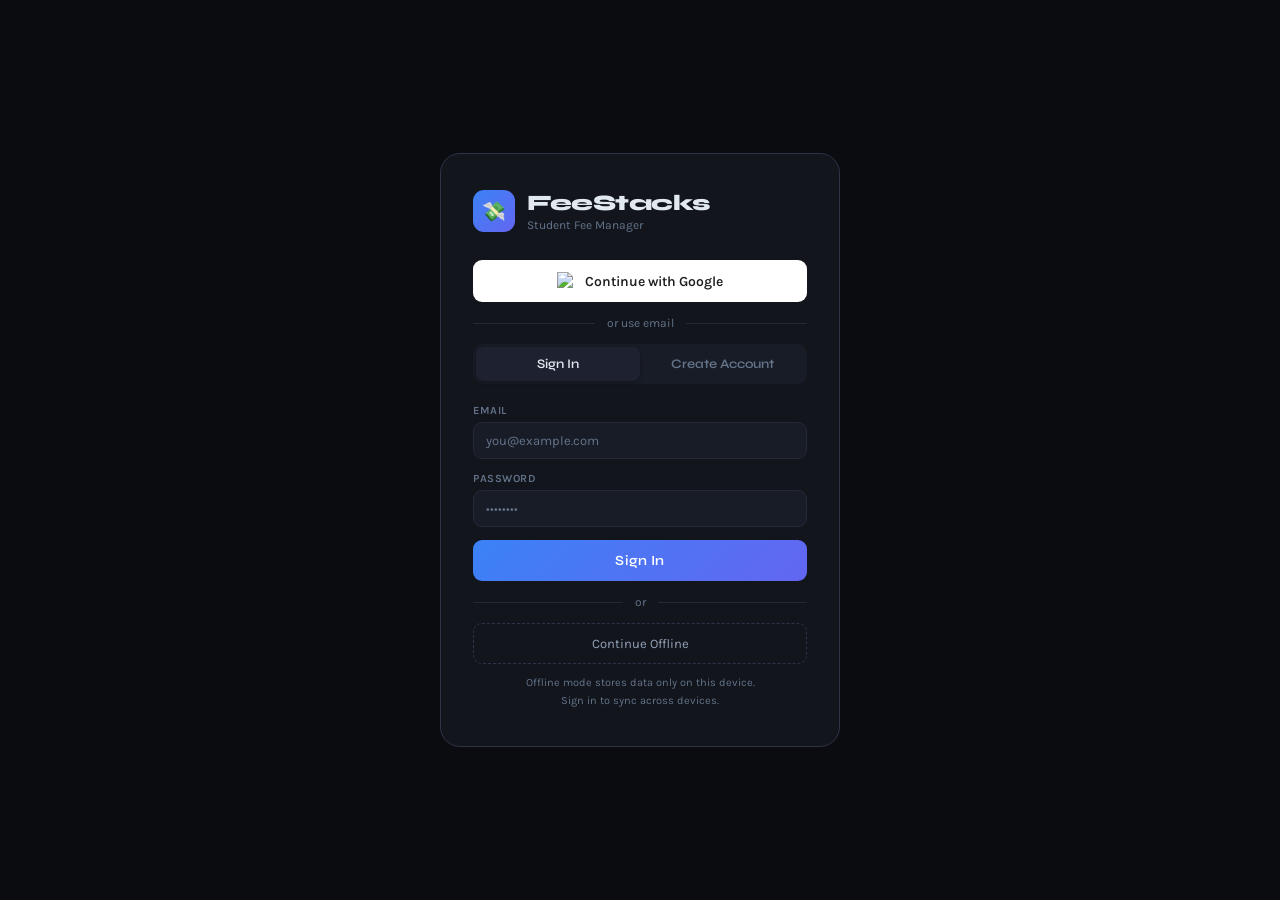
==== index.html @ 5da7c461 "Updated project with new version" ====
<!DOCTYPE html>
<html lang="en" data-theme="dark">
<head>
  <meta charset="UTF-8">
  <meta name="viewport" content="width=device-width, initial-scale=1.0">
  <title>FeeStacks — Student Fee Manager</title>
  <meta name="description" content="FeeStacks — Smart student fee management for tutors and coaching centres.">
  <meta name="theme-color" content="#0a0c10">
  <link href="https://fonts.googleapis.com/css2?family=Syne:wght@400;600;700;800&family=Karla:wght@300;400;500;600&display=swap" rel="stylesheet">
  <link rel="stylesheet" href="css/base.css">
  <link rel="stylesheet" href="css/sidebar.css">
  <link rel="stylesheet" href="css/app.css">
  <link rel="stylesheet" href="css/components.css">
</head>
<body>

<!-- ═══════════════ AUTH SCREEN ═══════════════ -->
<div id="auth-screen">
  <div class="auth-card">
    <div class="auth-logo">
      <div class="auth-logo-icon">💸</div>
      <div>
        <div class="auth-logo-name">FeeStacks</div>
        <div class="auth-logo-sub">Student Fee Manager</div>
      </div>
    </div>

    <button class="btn-google" onclick="doGoogleLogin()">
      <img src="https://www.gstatic.com/firebasejs/ui/2.0.0/images/auth/google.svg" alt="G">
      Continue with Google
    </button>

    <div class="auth-divider"><span>or use email</span></div>

    <div class="auth-tabs">
      <button class="auth-tab active" onclick="switchAuthTab('login',this)">Sign In</button>
      <button class="auth-tab" onclick="switchAuthTab('signup',this)">Create Account</button>
    </div>

    <div id="auth-login">
      <div class="fg"><label>Email</label><input class="fi" type="email" id="login-email" placeholder="you@example.com"></div>
      <div class="fg"><label>Password</label><input class="fi" type="password" id="login-pass" placeholder="••••••••"></div>
      <button class="btn-primary" onclick="doLogin()">Sign In</button>
    </div>
    <div id="auth-signup" style="display:none">
      <div class="fg"><label>Email</label><input class="fi" type="email" id="signup-email" placeholder="you@example.com"></div>
      <div class="fg"><label>Password</label><input class="fi" type="password" id="signup-pass" placeholder="min 6 characters"></div>
      <button class="btn-primary" onclick="doSignup()">Create Account</button>
    </div>

    <div class="auth-divider"><span>or</span></div>
    <button class="btn-offline" onclick="goOffline()">Continue Offline</button>
    <p class="auth-note">Offline mode stores data only on this device.<br>Sign in to sync across devices.</p>
  </div>
</div>

<!-- ═══════════════ APP SCREEN ═══════════════ -->
<div id="app-screen">
<div id="app-layout">

  <!-- SIDEBAR -->
  <div id="sidebar">
    <button class="sidebar-toggle" onclick="toggleSidebar()">☰</button>
    <div class="sidebar-logo">
      <div class="sidebar-logo-icon">💸</div>
      <div class="sidebar-logo-name">FeeStacks</div>
    </div>
    <div class="sidebar-nav">
      <button class="nav-item active" data-page="students" onclick="navigateTo('students')">
        <span class="nav-icon">👨‍🎓</span><span class="nav-label">Students</span>
      </button>
      <button class="nav-item" data-page="faculty" onclick="navigateTo('faculty')">
        <span class="nav-icon">👩‍🏫</span><span class="nav-label">Faculty</span>
      </button>
      <button class="nav-item" data-page="programs" onclick="navigateTo('programs')">
        <span class="nav-icon">🎓</span><span class="nav-label">Special Programs</span>
      </button>
      <button class="nav-item" data-page="graph" onclick="navigateTo('graph')">
        <span class="nav-icon">📊</span><span class="nav-label">Graph</span>
      </button>
      <button class="nav-item" data-page="timetable" onclick="navigateTo('timetable')">
        <span class="nav-icon">📅</span><span class="nav-label">Timetable</span>
      </button>
      <button class="nav-item" data-page="settings" onclick="navigateTo('settings')">
        <span class="nav-icon">⚙️</span><span class="nav-label">Settings</span>
      </button>
    </div>
  </div>

  <!-- MAIN AREA -->
  <div class="app-main">

    <!-- TOP NAV -->
    <nav id="main-nav">
      <div class="nav-logo" style="gap:8px">
        <button onclick="toggleSidebar()" style="background:none;border:none;cursor:pointer;font-size:18px;color:var(--muted);padding:4px">☰</button>
        <div id="page-title" style="font-family:var(--font-d);font-size:16px;font-weight:700;color:var(--muted2)">Students</div>
      </div>
      <div class="nav-right">
        <button id="theme-toggle" onclick="toggleTheme()" title="Toggle theme">☀️</button>
        <div class="sync-status">
          <div class="sync-dot" id="sync-dot"></div>
          <span id="sync-label">Offline</span>
        </div>
        <div class="user-chip" id="user-chip" style="display:none">
          <span>👤</span><span id="user-email-label"></span>
        </div>
        <button class="btn-logout" onclick="doLogout()">Sign Out</button>
      </div>
    </nav>

    <!-- ═══ STUDENTS PAGE ═══ -->
    <div id="page-students" class="page">
      <div class="summary-strip">
        <div class="sum-card" style="animation-delay:.05s"><div class="sum-label">Total Students</div><div class="sum-val" id="s-total">0</div><div class="sum-sub">enrolled</div></div>
        <div class="sum-card" style="animation-delay:.1s"><div class="sum-label">Collected (All Time)</div><div class="sum-val green" id="s-collected">₹0</div><div class="sum-sub">total received</div></div>
        <div class="sum-card" style="animation-delay:.15s"><div class="sum-label">Outstanding</div><div class="sum-val red" id="s-pending">₹0</div><div class="sum-sub">fees due</div></div>
        <div class="sum-card" style="animation-delay:.2s"><div class="sum-label">Overdue (2+ mo)</div><div class="sum-val yellow" id="s-overdue">0</div><div class="sum-sub">students</div></div>
      </div>
      <div class="main-grid">
        <!-- List -->
        <div>
          <div class="panel">
            <div class="panel-head">
              <div class="panel-title">All Students</div>
              <span id="list-count" class="list-count">0 students</span>
            </div>
            <div class="panel-body">
              <div class="controls">
                <div class="search-wrap">
                  <span class="search-icon">🔍</span>
                  <input type="text" id="search-inp" placeholder="Search by name, class, board…" oninput="renderStudents()">
                </div>
                <div class="filter-tabs">
                  <button class="ftab active" onclick="setFilter('all',this)">All</button>
                  <button class="ftab" onclick="setFilter('red',this)">Overdue</button>
                  <button class="ftab" onclick="setFilter('blue',this)">Partial</button>
                  <button class="ftab" onclick="setFilter('green',this)">Paid</button>
                </div>
              </div>
              <div class="students-list" id="students-list">
                <div class="empty-state"><div class="empty-icon">📋</div><p>No students yet</p><small>Add a student using the form →</small></div>
              </div>
            </div>
          </div>
        </div>
        <!-- Form -->
        <div>
          <div class="panel form-sticky">
            <div class="panel-head"><div class="panel-title">Enroll New Student</div></div>
            <div class="panel-body">
              <div class="form-row">
                <div class="fg"><label>Full Name *</label><input class="fi" type="text" id="f-name" placeholder="e.g. Rahul Sharma"></div>
                <div class="fg"><label>Phone / Parent</label><input class="fi" type="text" id="f-phone" placeholder="+91 98765 43210"></div>
              </div>
              <div class="form-row">
                <div class="fg"><label>Class *</label>
                  <select class="fi" id="f-class">
                    <option value="">Select class</option>
                    <option>Class 1</option><option>Class 2</option><option>Class 3</option><option>Class 4</option><option>Class 5</option><option>Class 6</option><option>Class 7</option><option>Class 8</option><option>Class 9</option><option>Class 10</option><option>Class 11</option><option>Class 12</option><option>College / Other</option>
                  </select>
                </div>
                <div class="fg"><label>Board *</label>
                  <select class="fi" id="f-board">
                    <option value="">Select board</option>
                    <option>CBSE</option><option>ICSE</option><option>State Board</option><option>IB</option><option>IGCSE</option><option>Other</option>
                  </select>
                </div>
              </div>
              <div class="fg"><label>School Name</label><input class="fi" type="text" id="f-school" placeholder="e.g. Delhi Public School"></div>
              <div class="form-row">
                <div class="fg"><label>Subject / Course</label><input class="fi" type="text" id="f-course" placeholder="e.g. Physics, Maths"></div>
                <div class="fg"><label>Joining Date *</label><input class="fi" type="date" id="f-date"></div>
              </div>
              <div class="fg"><label>Monthly Fee (₹) *</label>
                <div class="pfx-wrap"><span class="pfx">₹</span><input class="fi pfx-input" type="number" id="f-fee" placeholder="e.g. 2500" min="0"></div>
              </div>
              <div class="fg"><label>Enrollment Type</label>
                <select class="fi" id="f-progtype">
                  <option value="regular">Regular Class</option>
                  <option value="summer">Summer Program</option>
                  <option value="winter">Winter Program</option>
                  <option value="both">Regular + Special Program</option>
                </select>
              </div>
              <div class="section-sep">One-Time Special Fees <span style="font-weight:400;text-transform:none;letter-spacing:0">(optional)</span></div>
              <div class="special-fees-list" id="form-sf-list"></div>
              <div class="sf-add-row">
                <input class="fi sf-fi" type="text" id="sf-name-inp" placeholder="Label (e.g. Books, Kit)">
                <input class="fi sf-fi sf-amt-inp" type="number" id="sf-amt-inp" placeholder="₹ Amt" min="0">
                <button class="btn-add-sf" onclick="addFormSF()">+ Add</button>
              </div>
              <button class="btn-primary" style="margin-top:18px" onclick="addStudent()">+ Enroll Student</button>
            </div>
          </div>
        </div>
      </div>
    </div>

    <!-- ═══ FACULTY PAGE ═══ -->
    <div id="page-faculty" class="page" style="display:none">
      <div class="fac-summary-strip">
        <div class="sum-card"><div class="sum-label">Total Teachers</div><div class="sum-val" id="fac-total">0</div><div class="sum-sub">faculty</div></div>
        <div class="sum-card"><div class="sum-label">Monthly Payroll</div><div class="sum-val yellow" id="fac-total-sal">₹0</div><div class="sum-sub">total salaries</div></div>
        <div class="sum-card"><div class="sum-label">Paid This Month</div><div class="sum-val green" id="fac-paid-sal">₹0</div><div class="sum-sub">salaries paid</div></div>
        <div class="sum-card"><div class="sum-label">Still Due</div><div class="sum-val red" id="fac-due-sal">₹0</div><div class="sum-sub">unpaid salaries</div></div>
      </div>
      <div class="main-grid">
        <div>
          <div class="panel">
            <div class="panel-head"><div class="panel-title">Faculty</div></div>
            <div class="panel-body">
              <div class="faculty-list" id="faculty-list">
                <div class="empty-state"><div class="empty-icon">👩‍🏫</div><p>No faculty added yet</p><small>Add teachers using the form →</small></div>
              </div>
            </div>
          </div>
        </div>
        <div>
          <div class="panel form-sticky">
            <div class="panel-head"><div class="panel-title">Add Teacher</div></div>
            <div class="panel-body">
              <div class="form-row">
                <div class="fg"><label>Full Name *</label><input class="fi" type="text" id="fac-name" placeholder="e.g. Priya Nair"></div>
                <div class="fg"><label>Phone</label><input class="fi" type="text" id="fac-phone" placeholder="+91 98765 43210"></div>
              </div>
              <div class="form-row">
                <div class="fg"><label>Monthly Salary *</label>
                  <div class="pfx-wrap"><span class="pfx">₹</span><input class="fi pfx-input" type="number" id="fac-salary" placeholder="e.g. 20000" min="0"></div>
                </div>
                <div class="fg"><label>Joining Date *</label><input class="fi" type="date" id="fac-date"></div>
              </div>
              <div class="fg"><label>Qualification</label><input class="fi" type="text" id="fac-qual" placeholder="e.g. M.Sc Physics, B.Ed"></div>
              <div class="section-sep">Subjects / Classes</div>
              <div class="subject-tags-wrap" id="faculty-subject-tags"></div>
              <div class="subject-inp-row">
                <input class="fi" type="text" id="fac-subject-inp" placeholder="e.g. Class 9 Physics" onkeydown="if(event.key==='Enter'){addFacultySubject();event.preventDefault();}">
                <button onclick="addFacultySubject()">+ Add</button>
              </div>
              <button class="btn-primary" style="margin-top:18px" onclick="addFaculty()">+ Add Teacher</button>
            </div>
          </div>
        </div>
      </div>
    </div>

    <!-- ═══ PROGRAMS PAGE ═══ -->
    <div id="page-programs" class="page" style="display:none">
      <div class="main-grid">
        <div>
          <div class="panel">
            <div class="panel-head"><div class="panel-title">Special Programs</div></div>
            <div class="panel-body">
              <div class="programs-list" id="programs-list">
                <div class="empty-state"><div class="empty-icon">🎓</div><p>No programs yet</p><small>Create a special program using the form →</small></div>
              </div>
            </div>
          </div>
        </div>
        <div>
          <div class="panel form-sticky">
            <div class="panel-head"><div class="panel-title">Create Program</div></div>
            <div class="panel-body">
              <div class="fg"><label>Program Name *</label><input class="fi" type="text" id="prog-name" placeholder="e.g. Summer Bootcamp 2025"></div>
              <div class="fg"><label>Program Fee (₹) *</label>
                <div class="pfx-wrap"><span class="pfx">₹</span><input class="fi pfx-input" type="number" id="prog-fee" placeholder="e.g. 5000" min="0"></div>
              </div>
              <div class="section-sep">Program Duration</div>
              <div class="form-row">
                <div class="fg"><label>Start Month</label>
                  <select class="fi" id="prog-start-month">
                    <option value="">Month</option>
                    <option value="1">January</option><option value="2">February</option><option value="3">March</option><option value="4">April</option><option value="5">May</option><option value="6">June</option><option value="7">July</option><option value="8">August</option><option value="9">September</option><option value="10">October</option><option value="11">November</option><option value="12">December</option>
                  </select>
                </div>
                <div class="fg"><label>Start Year</label><input class="fi" type="number" id="prog-start-year" placeholder="e.g. 2025" min="2020" max="2035"></div>
              </div>
              <div class="form-row">
                <div class="fg"><label>End Month</label>
                  <select class="fi" id="prog-end-month">
                    <option value="">Month</option>
                    <option value="1">January</option><option value="2">February</option><option value="3">March</option><option value="4">April</option><option value="5">May</option><option value="6">June</option><option value="7">July</option><option value="8">August</option><option value="9">September</option><option value="10">October</option><option value="11">November</option><option value="12">December</option>
                  </select>
                </div>
                <div class="fg"><label>End Year</label><input class="fi" type="number" id="prog-end-year" placeholder="e.g. 2025" min="2020" max="2035"></div>
              </div>
              <div class="fg"><label>Description (optional)</label><input class="fi" type="text" id="prog-desc" placeholder="Brief description…"></div>
              <button class="btn-primary" style="margin-top:6px" onclick="addProgram()">+ Create Program</button>
            </div>
          </div>
        </div>
      </div>
    </div>

    <!-- ═══ GRAPH PAGE ═══ -->
    <div id="page-graph" class="page" style="display:none">
      <div class="graph-controls">
        <button class="graph-tab active" onclick="setGraphMode('current',this)">This Month</button>
        <button class="graph-tab" onclick="setGraphMode('3months',this)">Last 3 Months</button>
        <button class="graph-tab" onclick="setGraphMode('6months',this)">Last 6 Months</button>
        <button class="graph-tab" onclick="setGraphMode('year',this)">Last 12 Months</button>
      </div>
      <div class="graph-canvas-wrap">
        <canvas id="revenue-chart"></canvas>
      </div>
    </div>

    <!-- ═══ TIMETABLE PAGE ═══ -->
    <div id="page-timetable" class="page" style="display:none">
      <div class="empty-state" style="margin-top:40px">
        <div class="empty-icon">📅</div>
        <p>Timetable coming soon</p>
        <small>This feature will be available in the next update.</small>
      </div>
    </div>

    <!-- ═══ SETTINGS PAGE ═══ -->
    <div id="page-settings" class="page" style="display:none">
      <div class="panel" style="max-width:500px">
        <div class="panel-head"><div class="panel-title">Settings</div></div>
        <div class="panel-body">
          <div class="section-sep">Account</div>
          <div class="detail-grid" id="settings-user-info"></div>
          <div class="section-sep" style="margin-top:20px">Appearance</div>
          <div style="display:flex;align-items:center;justify-content:space-between;padding:12px 0;border-bottom:1px solid var(--border)">
            <div>
              <div style="font-weight:600;font-size:14px">Theme</div>
              <div style="font-size:12px;color:var(--muted)">Switch between dark and light mode</div>
            </div>
            <button id="theme-toggle-settings" onclick="toggleTheme();renderSettings()" style="background:var(--surf2);border:1.5px solid var(--border2);border-radius:8px;padding:8px 16px;cursor:pointer;font-family:var(--font-b);font-size:13px;color:var(--text)">Toggle Theme</button>
          </div>
          <div class="section-sep" style="margin-top:20px">Data</div>
          <div style="display:flex;align-items:center;justify-content:space-between;padding:12px 0">
            <div>
              <div style="font-weight:600;font-size:14px;color:var(--red)">Clear All Data</div>
              <div style="font-size:12px;color:var(--muted)">Permanently delete all students, faculty and programs</div>
            </div>
            <button onclick="if(confirm('Delete ALL data? This is permanent.')){window.students=[];window.faculty=[];window.programs=[];saveAll();toast('All data cleared','red');}" style="background:rgba(239,68,68,.1);border:1.5px solid rgba(239,68,68,.3);border-radius:8px;padding:8px 14px;color:var(--red);font-family:var(--font-b);font-size:13px;cursor:pointer;">Delete All</button>
          </div>
          <div style="margin-top:16px">
            <button class="btn-logout" style="width:100%;padding:12px;border-radius:var(--rad-sm)" onclick="doLogout()">Sign Out</button>
          </div>
        </div>
      </div>
    </div>

  </div><!-- /app-main -->
</div><!-- /app-layout -->
</div><!-- /app-screen -->

<!-- TOAST -->
<div class="toast" id="toast"><span id="toast-icon"></span><span id="toast-msg"></span></div>

<!-- SCRIPTS -->
<script type="module" src="js/firebase-init.js"></script>
<script src="js/utils.js"></script>
<script src="js/storage.js"></script>
<script src="js/nav.js"></script>
<script src="js/auth.js"></script>
<script src="js/students.js"></script>
<script src="js/faculty.js"></script>
<script src="js/programs.js"></script>
<script src="js/render.js"></script>
<script>
  // Page title update
  const _origNav = navigateTo;
  navigateTo = function(page) {
    _origNav(page);
    const titles = {students:"Students",faculty:"Faculty",graph:"Graph",timetable:"Timetable",programs:"Special Programs",settings:"Settings"};
    const t = document.getElementById("page-title");
    if (t) t.textContent = titles[page]||page;
  };

  // Init date fields
  document.addEventListener("DOMContentLoaded", () => {
    ["f-date","fac-date"].forEach(id => {
      const el=document.getElementById(id); if(el) el.valueAsDate=new Date();
    });
    loadTheme();
  });
</script>
</body>
</html>
---- css/base.css ----
/* FeeStacks — css/base.css */
/* Dark theme (default) */
:root, [data-theme="dark"] {
  --bg:      #0a0c10;
  --surf:    #12151c;
  --surf2:   #181c26;
  --surf3:   #1e2230;
  --border:  #252836;
  --border2: #2e3347;
  --accent:  #3b82f6;
  --accent-g:linear-gradient(135deg,#3b82f6,#6366f1);
  --green:   #22c55e; --green-d: rgba(34,197,94,.15);
  --blue:    #38bdf8; --blue-d:  rgba(56,189,248,.15);
  --red:     #ef4444; --red-d:   rgba(239,68,68,.15);
  --yellow:  #f59e0b; --yellow-d:rgba(245,158,11,.15);
  --text:    #e2e8f0; --muted:   #64748b; --muted2:  #94a3b8;
  --font-d: 'Syne', sans-serif;
  --font-b: 'Karla', sans-serif;
  --rad: 14px; --rad-sm: 9px;
  --sidebar-w: 220px;
  --sidebar-w-collapsed: 60px;
}

/* Light theme */
[data-theme="light"] {
  --bg:      #f1f5f9;
  --surf:    #ffffff;
  --surf2:   #f8fafc;
  --surf3:   #f1f5f9;
  --border:  #e2e8f0;
  --border2: #cbd5e1;
  --text:    #0f172a;
  --muted:   #64748b;
  --muted2:  #475569;
}

*, *::before, *::after { margin:0; padding:0; box-sizing:border-box; }
html { scroll-behavior:smooth; }

body {
  background:var(--bg); color:var(--text);
  font-family:var(--font-b); font-size:14px;
  min-height:100vh; overflow-x:hidden;
  transition:background .3s, color .3s;
}

::-webkit-scrollbar { width:5px; }
::-webkit-scrollbar-track { background:var(--bg); }
::-webkit-scrollbar-thumb { background:var(--border2); border-radius:3px; }

.green  { color:var(--green); }
.blue   { color:var(--blue); }
.red    { color:var(--red); }
.yellow { color:var(--yellow); }

/* ── APP LAYOUT ── */
#app-screen {
  display:none;
  flex-direction:row;
  height:100vh;
  overflow:hidden;
}

.app-main {
  flex:1; overflow-y:auto;
  display:flex; flex-direction:column;
  min-width:0;
}

/* ── TOP NAV ── */
#main-nav {
  display:flex; align-items:center; justify-content:space-between;
  padding:14px 24px;
  border-bottom:1px solid var(--border);
  background:var(--surf);
  backdrop-filter:blur(12px);
  position:sticky; top:0; z-index:50;
  flex-shrink:0;
}

.nav-logo { display:flex; align-items:center; gap:10px; }
.nav-logo-icon {
  width:34px; height:34px; border-radius:9px;
  background:var(--accent-g);
  display:flex; align-items:center; justify-content:center; font-size:15px;
}
.nav-logo-name { font-family:var(--font-d); font-size:18px; font-weight:800; letter-spacing:-.3px; }

.nav-right { display:flex; align-items:center; gap:12px; }

.sync-status { display:flex; align-items:center; gap:6px; font-size:12px; color:var(--muted); }
.sync-dot { width:7px; height:7px; border-radius:50%; background:var(--muted); transition:background .3s; }
.sync-dot.online  { background:var(--green); box-shadow:0 0 6px rgba(34,197,94,.5); }
.sync-dot.syncing { background:var(--yellow); animation:pulse 1s infinite; }

.user-chip {
  display:flex; align-items:center; gap:7px;
  background:var(--surf2); border:1px solid var(--border2);
  border-radius:100px; padding:5px 12px; font-size:12px;
}

.btn-logout {
  background:transparent; border:1.5px solid var(--border2);
  border-radius:8px; padding:6px 12px; color:var(--muted);
  font-family:var(--font-b); font-size:12px; cursor:pointer; transition:all .2s;
}
.btn-logout:hover { border-color:var(--red); color:var(--red); }

#theme-toggle {
  background:var(--surf2); border:1.5px solid var(--border2);
  border-radius:8px; width:34px; height:34px; cursor:pointer;
  font-size:16px; display:flex; align-items:center; justify-content:center;
  transition:all .2s;
}
#theme-toggle:hover { border-color:var(--accent); }

/* ── PAGE CONTAINER ── */
.page { padding:28px 28px 80px; flex:1; }

/* ── SUMMARY STRIP ── */
.summary-strip {
  display:grid; grid-template-columns:repeat(4,1fr);
  gap:14px; margin-bottom:28px;
}
.sum-card {
  background:var(--surf); border:1px solid var(--border);
  border-radius:var(--rad); padding:18px 20px;
  animation:fadeUp .4s ease both;
}
.sum-label { font-size:11px; color:var(--muted); font-weight:600; letter-spacing:.5px; text-transform:uppercase; margin-bottom:8px; }
.sum-val { font-family:var(--font-d); font-size:26px; font-weight:700; line-height:1; }
.sum-sub { font-size:11px; color:var(--muted); margin-top:5px; }

/* ── PANEL ── */
.panel { background:var(--surf); border:1px solid var(--border); border-radius:20px; overflow:hidden; }
.panel-head { display:flex; align-items:center; justify-content:space-between; padding:18px 22px; border-bottom:1px solid var(--border); }
.panel-title { font-family:var(--font-d); font-size:16px; font-weight:700; }
.panel-body { padding:18px 22px; }
.list-count { font-size:12px; color:var(--muted); }

/* ── MAIN GRID ── */
.main-grid { display:grid; grid-template-columns:1fr 360px; gap:22px; align-items:start; }
.form-sticky { position:sticky; top:80px; }

/* ── ANIMATIONS ── */
@keyframes fadeUp { from{opacity:0;transform:translateY(12px)} to{opacity:1;transform:translateY(0)} }
@keyframes pulse  { 0%,100%{opacity:1} 50%{opacity:.4} }

/* ── RESPONSIVE ── */
@media(max-width:960px) {
  .main-grid { grid-template-columns:1fr; }
  .form-sticky { position:static; }
  .summary-strip { grid-template-columns:1fr 1fr; }
}
@media(max-width:500px) {
  .page { padding:16px 14px 60px; }
  .summary-strip { grid-template-columns:1fr 1fr; }
}
---- css/sidebar.css ----
/* FeeStacks — css/sidebar.css */

#sidebar {
  width: var(--sidebar-w);
  background: var(--surf);
  border-right: 1px solid var(--border);
  display: flex;
  flex-direction: column;
  flex-shrink: 0;
  transition: width .3s ease;
  overflow: hidden;
  z-index: 200;
  position: relative;
}

#sidebar.collapsed { width: var(--sidebar-w-collapsed); }

.sidebar-logo {
  display: flex;
  align-items: center;
  gap: 10px;
  padding: 20px 16px 16px;
  border-bottom: 1px solid var(--border);
  flex-shrink: 0;
  overflow: hidden;
  white-space: nowrap;
}

.sidebar-logo-icon {
  width: 34px; height: 34px; min-width: 34px;
  border-radius: 9px;
  background: var(--accent-g);
  display: flex; align-items: center; justify-content: center;
  font-size: 15px;
}

.sidebar-logo-name {
  font-family: var(--font-d);
  font-size: 17px;
  font-weight: 800;
  letter-spacing: -.3px;
  transition: opacity .2s;
}

#sidebar.collapsed .sidebar-logo-name { opacity: 0; pointer-events: none; }

/* Toggle button */
.sidebar-toggle {
  position: absolute;
  top: 20px;
  right: -12px;
  width: 24px; height: 24px;
  background: var(--surf);
  border: 1px solid var(--border2);
  border-radius: 50%;
  cursor: pointer;
  display: flex; align-items: center; justify-content: center;
  font-size: 12px;
  z-index: 10;
  transition: all .2s;
  box-shadow: 0 2px 8px rgba(0,0,0,.2);
}
.sidebar-toggle:hover { background: var(--accent); color: #fff; border-color: var(--accent); }

/* Nav items */
.sidebar-nav {
  flex: 1;
  padding: 12px 8px;
  display: flex;
  flex-direction: column;
  gap: 4px;
  overflow: hidden;
}

.nav-item {
  display: flex;
  align-items: center;
  gap: 12px;
  padding: 10px 12px;
  border-radius: 10px;
  cursor: pointer;
  color: var(--muted);
  transition: all .2s;
  white-space: nowrap;
  overflow: hidden;
  border: none;
  background: transparent;
  width: 100%;
  text-align: left;
  font-family: var(--font-b);
  font-size: 14px;
  font-weight: 500;
}

.nav-item:hover { background: var(--surf2); color: var(--text); }
.nav-item.active { background: rgba(59,130,246,.12); color: var(--accent); font-weight: 600; }
.nav-item.active .nav-icon { transform: scale(1.1); }

.nav-icon { font-size: 18px; min-width: 20px; text-align: center; flex-shrink: 0; }

.nav-label {
  font-size: 13px;
  transition: opacity .2s;
}

#sidebar.collapsed .nav-label { opacity: 0; width: 0; overflow: hidden; }

/* Sidebar bottom */
.sidebar-bottom {
  padding: 12px 8px;
  border-top: 1px solid var(--border);
  flex-shrink: 0;
}

/* App layout */
#app-layout {
  display: flex;
  flex-direction: row;
  flex: 1;
  min-width: 0;
  height: 100%;
}

@media(max-width: 768px) {
  #sidebar {
    position: fixed;
    left: 0; top: 0; bottom: 0;
    z-index: 300;
    transform: translateX(0);
    box-shadow: 4px 0 20px rgba(0,0,0,.3);
  }
  #sidebar.collapsed {
    width: 0;
    transform: translateX(-100%);
  }
  .sidebar-toggle { display: none; }
}
---- css/app.css ----
/* FeeStacks — css/app.css */

/* ── CONTROLS ── */
.controls { display:flex; gap:10px; margin-bottom:16px; flex-wrap:wrap; }
.search-wrap { position:relative; flex:1; min-width:180px; }
.search-wrap input {
  width:100%; background:var(--surf2); border:1.5px solid var(--border);
  border-radius:var(--rad-sm); padding:10px 12px 10px 38px;
  color:var(--text); font-family:var(--font-b); font-size:13px; outline:none; transition:border-color .2s;
}
.search-wrap input:focus { border-color:var(--accent); }
.search-icon { position:absolute; left:12px; top:50%; transform:translateY(-50%); color:var(--muted); pointer-events:none; }
.filter-tabs { display:flex; gap:6px; flex-wrap:wrap; }
.ftab {
  padding:8px 14px; border-radius:100px; border:1.5px solid var(--border);
  background:transparent; color:var(--muted); font-family:var(--font-b);
  font-size:12px; font-weight:600; cursor:pointer; transition:all .2s;
}
.ftab.active { background:var(--accent); border-color:var(--accent); color:#fff; }
.ftab:hover:not(.active) { border-color:var(--accent); color:var(--accent); }

/* ── STUDENT CARDS ── */
.students-list { display:flex; flex-direction:column; gap:12px; }
.sc {
  background:var(--surf2); border:1.5px solid var(--border); border-radius:var(--rad);
  overflow:hidden; transition:border-color .2s,transform .2s; animation:fadeUp .3s ease both;
}
.sc:hover { transform:translateY(-1px); }
.sc.s-green { border-color:rgba(34,197,94,.3); }
.sc.s-blue  { border-color:rgba(56,189,248,.3); }
.sc.s-red   { border-color:rgba(239,68,68,.3); }

.sc-main { display:flex; align-items:center; gap:14px; padding:14px 16px; cursor:pointer; }
.sc-avatar { width:40px; height:40px; border-radius:50%; display:flex; align-items:center; justify-content:center; font-family:var(--font-d); font-size:14px; font-weight:700; flex-shrink:0; }
.av-0{background:rgba(59,130,246,.2);color:#60a5fa;} .av-1{background:rgba(99,102,241,.2);color:#818cf8;}
.av-2{background:rgba(34,197,94,.2);color:#4ade80;}  .av-3{background:rgba(245,158,11,.2);color:#fbbf24;}
.av-4{background:rgba(236,72,153,.2);color:#f472b6;} .av-5{background:rgba(20,184,166,.2);color:#2dd4bf;}

.sc-info { flex:1; min-width:0; }
.sc-name { font-family:var(--font-d); font-size:15px; font-weight:700; margin-bottom:3px; }
.sc-meta { display:flex; flex-wrap:wrap; gap:8px; font-size:11px; color:var(--muted); }
.sc-meta span { display:flex; align-items:center; gap:3px; }
.sc-right { display:flex; flex-direction:column; align-items:flex-end; gap:4px; flex-shrink:0; }
.sc-total { font-family:var(--font-d); font-size:16px; font-weight:700; }
.sc-total.green{color:var(--green);} .sc-total.blue{color:var(--blue);} .sc-total.red{color:var(--red);}
.sc-total-lbl { font-size:10px; color:var(--muted); }
.sc-actions { display:flex; gap:6px; flex-shrink:0; }
.ic-btn { background:transparent; border:none; cursor:pointer; width:30px; height:30px; border-radius:7px; font-size:14px; display:flex; align-items:center; justify-content:center; color:var(--muted); transition:all .2s; }
.ic-btn:hover { background:var(--surf3); color:var(--text); }
.ic-btn.del:hover { color:var(--red); }

/* ── SLIDER + AMOUNT BOX ── */
.slider-wrap {
  display:flex; align-items:center; padding:10px 16px;
  border-top:1px solid var(--border); background:rgba(0,0,0,.1);
  gap:10px; flex-wrap:wrap;
}
.slider-label { font-size:11px; color:var(--muted); font-weight:600; flex-shrink:0; }
.slider-track { flex:1; min-width:100px; }
.month-slider {
  width:100%; height:6px; border-radius:3px;
  -webkit-appearance:none; appearance:none; outline:none; cursor:pointer; background:var(--border2);
}
.month-slider.c-green { accent-color:var(--green); }
.month-slider.c-blue  { accent-color:var(--blue); }
.month-slider.c-red   { accent-color:var(--red); }

.amt-box {
  width:90px; background:var(--surf3); border:1.5px solid var(--border2);
  border-radius:7px; padding:6px 8px; color:var(--text);
  font-family:var(--font-b); font-size:12px; outline:none;
  transition:border-color .2s; flex-shrink:0;
}
.amt-box:focus { border-color:var(--accent); }
.amt-box::placeholder { color:var(--muted); }

.slider-val { font-size:11px; color:var(--muted2); white-space:nowrap; flex-shrink:0; min-width:100px; }

/* ── EXPANDED DETAIL ── */
.sc-detail { display:none; border-top:1px solid var(--border); }
.sc-detail.open { display:block; }
.sc-detail-inner { padding:14px 16px; }
.detail-grid { display:grid; grid-template-columns:1fr 1fr; gap:8px; margin-bottom:12px; }
.dg-item { background:var(--surf3); border-radius:8px; padding:9px 11px; }
.dg-label { font-size:10px; color:var(--muted); text-transform:uppercase; letter-spacing:.5px; margin-bottom:3px; }
.dg-val { font-size:13px; font-weight:500; }
.history-section-title { font-size:11px; font-weight:600; color:var(--muted); text-transform:uppercase; letter-spacing:.5px; margin:14px 0 8px; }
.history-rows { display:flex; flex-direction:column; gap:4px; }
.hr-row { display:flex; align-items:center; justify-content:space-between; padding:7px 10px; border-radius:7px; background:var(--surf3); font-size:12px; }
.hr-month { color:var(--muted2); }
.hr-paid { color:var(--green); font-weight:600; }
.hr-unpaid { color:var(--red); font-weight:600; }
.sf-card-list { display:flex; flex-direction:column; gap:4px; margin-bottom:8px; }
.sf-card-item { display:flex; align-items:center; justify-content:space-between; padding:7px 10px; border-radius:7px; background:var(--surf3); font-size:12px; gap:8px; }
.sf-card-name { color:var(--muted2); flex:1; }
.sf-card-amt { color:var(--yellow); font-family:var(--font-d); }
.sf-card-status-paid { color:var(--green); font-size:11px; font-weight:600; }
.sf-card-status-unpaid { color:var(--red); font-size:11px; font-weight:600; cursor:pointer; text-decoration:underline dotted; }
.add-sf-existing { display:flex; gap:8px; margin-top:8px; }
.add-sf-existing input { flex:1; background:var(--surf2); border:1.5px solid var(--border); border-radius:7px; padding:7px 9px; color:var(--text); font-family:var(--font-b); font-size:12px; outline:none; }
.add-sf-existing input:focus { border-color:var(--accent); }
.add-sf-existing button { background:var(--surf3); border:1.5px solid var(--border2); border-radius:7px; padding:0 10px; color:var(--muted2); font-family:var(--font-b); font-size:12px; cursor:pointer; transition:all .2s; }
.add-sf-existing button:hover { border-color:var(--accent); color:var(--accent); }

/* ── FACULTY CARDS ── */
.faculty-list { display:flex; flex-direction:column; gap:12px; }
.fac-card {
  background:var(--surf2); border:1.5px solid var(--border); border-radius:var(--rad);
  padding:16px 18px; display:flex; align-items:center; gap:14px;
  transition:border-color .2s; animation:fadeUp .3s ease both;
}
.fac-card.paid   { border-color:rgba(34,197,94,.3); }
.fac-card.unpaid { border-color:rgba(239,68,68,.2); }
.fac-avatar { width:42px; height:42px; border-radius:50%; display:flex; align-items:center; justify-content:center; font-family:var(--font-d); font-size:15px; font-weight:700; flex-shrink:0; }
.fac-info { flex:1; min-width:0; }
.fac-name { font-family:var(--font-d); font-size:15px; font-weight:700; margin-bottom:3px; }
.fac-meta { display:flex; flex-wrap:wrap; gap:8px; font-size:11px; color:var(--muted); }
.fac-right { display:flex; flex-direction:column; align-items:flex-end; gap:5px; flex-shrink:0; }
.fac-salary { font-family:var(--font-d); font-size:18px; font-weight:700; color:var(--accent); }
.fac-salary-lbl { font-size:11px; color:var(--muted); }
.fac-actions { display:flex; flex-direction:column; gap:6px; align-items:center; flex-shrink:0; }
.toggle-sal-btn { background:var(--surf3); border:1.5px solid var(--border2); border-radius:8px; padding:7px 14px; font-family:var(--font-b); font-size:12px; font-weight:600; cursor:pointer; color:var(--muted2); transition:all .2s; white-space:nowrap; }
.toggle-sal-btn:hover { border-color:var(--green); color:var(--green); }
.toggle-sal-btn.paid { background:rgba(34,197,94,.1); border-color:rgba(34,197,94,.4); color:var(--green); }
.subject-tag-sm { background:var(--surf3); border:1px solid var(--border2); border-radius:100px; padding:2px 8px; font-size:10px; color:var(--muted2); }

/* ── FACULTY SUMMARY ── */
.fac-summary-strip { display:grid; grid-template-columns:repeat(4,1fr); gap:14px; margin-bottom:24px; }

/* ── GRAPH PAGE ── */
.graph-controls { display:flex; gap:8px; margin-bottom:20px; flex-wrap:wrap; }
.graph-tab { padding:8px 16px; border-radius:100px; border:1.5px solid var(--border); background:transparent; color:var(--muted); font-family:var(--font-b); font-size:12px; font-weight:600; cursor:pointer; transition:all .2s; }
.graph-tab.active { background:var(--accent); border-color:var(--accent); color:#fff; }
.graph-tab:hover:not(.active) { border-color:var(--accent); color:var(--accent); }
.graph-canvas-wrap { background:var(--surf); border:1px solid var(--border); border-radius:var(--rad); padding:20px; }
canvas#revenue-chart { width:100%; height:380px; display:block; }

/* ── PROGRAMS ── */
.programs-list { display:flex; flex-direction:column; gap:14px; }
.prog-card { background:var(--surf2); border:1.5px solid var(--border); border-radius:var(--rad); overflow:hidden; }
.prog-card-head { display:flex; align-items:center; justify-content:space-between; padding:16px 18px; cursor:pointer; transition:background .2s; }
.prog-card-head:hover { background:var(--surf3); }
.prog-name { font-family:var(--font-d); font-size:16px; font-weight:700; margin-bottom:3px; }
.prog-meta { font-size:12px; color:var(--muted); }
.prog-desc { font-size:12px; color:var(--muted2); margin-top:4px; }
.prog-detail { display:none; border-top:1px solid var(--border); padding:16px 18px; }
.prog-detail.open { display:block; }
.prog-enroll-title { font-size:11px; font-weight:600; color:var(--muted); text-transform:uppercase; letter-spacing:.5px; margin-bottom:10px; }
.prog-enroll-list { display:flex; flex-direction:column; gap:6px; max-height:300px; overflow-y:auto; }
.prog-student-row { display:flex; align-items:center; gap:12px; padding:9px 12px; border-radius:8px; background:var(--surf3); transition:background .2s; }
.prog-student-row.enrolled { background:rgba(34,197,94,.08); }
.prog-student-name { font-weight:600; font-size:13px; flex:1; }
.prog-student-class { font-size:11px; color:var(--muted); }
.prog-enroll-btn { padding:5px 14px; border-radius:100px; border:1.5px solid var(--border2); background:transparent; color:var(--muted2); font-family:var(--font-b); font-size:12px; cursor:pointer; transition:all .2s; }
.prog-enroll-btn:hover { border-color:var(--accent); color:var(--accent); }
.prog-enroll-btn.enrolled { background:rgba(34,197,94,.12); border-color:rgba(34,197,94,.4); color:var(--green); }

/* ── EMPTY STATE ── */
.empty-state { text-align:center; padding:50px 20px; border:1.5px dashed var(--border); border-radius:var(--rad); }
.empty-icon { font-size:36px; margin-bottom:12px; }
.empty-state p { font-size:14px; color:var(--muted2); margin-bottom:6px; }
.empty-state small { font-size:12px; color:var(--muted); }
---- css/components.css ----
/* FeeStacks — css/components.css */

/* ── AUTH ── */
#auth-screen {
  position:fixed; inset:0; z-index:900;
  background:var(--bg);
  display:flex; align-items:center; justify-content:center; padding:20px;
}
.auth-card {
  background:var(--surf); border:1px solid var(--border2);
  border-radius:20px; padding:36px 32px;
  width:100%; max-width:400px; animation:fadeUp .4s ease;
}
.auth-logo { display:flex; align-items:center; gap:12px; margin-bottom:28px; }
.auth-logo-icon { width:42px; height:42px; border-radius:11px; background:var(--accent-g); display:flex; align-items:center; justify-content:center; font-size:19px; }
.auth-logo-name { font-family:var(--font-d); font-size:22px; font-weight:800; letter-spacing:-.5px; }
.auth-logo-sub { font-size:12px; color:var(--muted); margin-top:2px; }
.auth-tabs { display:flex; gap:0; margin-bottom:20px; background:var(--surf2); border-radius:10px; padding:3px; }
.auth-tab { flex:1; padding:9px; text-align:center; border-radius:8px; cursor:pointer; font-family:var(--font-d); font-size:13px; font-weight:600; color:var(--muted); transition:all .2s; border:none; background:transparent; }
.auth-tab.active { background:var(--surf3); color:var(--text); box-shadow:0 1px 4px rgba(0,0,0,.3); }
.auth-divider { display:flex; align-items:center; gap:12px; margin:14px 0; }
.auth-divider::before,.auth-divider::after { content:""; flex:1; height:1px; background:var(--border); }
.auth-divider span { font-size:12px; color:var(--muted); }
.btn-offline { width:100%; padding:12px; background:transparent; border:1.5px dashed var(--border2); border-radius:var(--rad-sm); color:var(--muted2); font-family:var(--font-b); font-size:13px; cursor:pointer; transition:all .2s; }
.btn-offline:hover { border-color:var(--accent); color:var(--accent); }
.auth-note { font-size:11px; color:var(--muted); text-align:center; margin-top:10px; line-height:1.6; }

.btn-google { width:100%; padding:12px; background:#fff; border:none; border-radius:var(--rad-sm); color:#1f1f1f; font-family:var(--font-b); font-size:14px; font-weight:600; cursor:pointer; display:flex; align-items:center; justify-content:center; gap:10px; transition:opacity .2s,transform .15s; margin-bottom:10px; }
.btn-google:hover { opacity:.9; transform:translateY(-1px); }
.btn-google img { width:18px; height:18px; }

/* ── FORM INPUTS ── */
.fi { display:block; width:100%; background:var(--surf2); border:1.5px solid var(--border); border-radius:var(--rad-sm); padding:10px 12px; color:var(--text); font-family:var(--font-b); font-size:13px; outline:none; transition:border-color .2s,box-shadow .2s; }
.fi:focus { border-color:var(--accent); box-shadow:0 0 0 3px rgba(59,130,246,.1); }
.fi::placeholder { color:var(--muted); }
.fi option { background:var(--surf2); }
.pfx-wrap { position:relative; }
.pfx { position:absolute; left:12px; top:50%; transform:translateY(-50%); color:var(--muted); font-size:13px; pointer-events:none; }
.pfx-input { padding-left:26px; }
.fg { margin-bottom:13px; }
.fg label { display:block; font-size:11px; font-weight:600; color:var(--muted); letter-spacing:.5px; text-transform:uppercase; margin-bottom:5px; }
.form-row { display:grid; grid-template-columns:1fr 1fr; gap:10px; }
.section-sep { font-size:11px; font-weight:600; color:var(--muted); letter-spacing:.5px; text-transform:uppercase; margin:16px 0 10px; }

/* Special fees in form */
.special-fees-list { display:flex; flex-direction:column; gap:7px; margin-bottom:8px; }
.sfl-item { display:flex; align-items:center; gap:8px; background:var(--surf3); border:1px solid var(--border); border-radius:8px; padding:7px 11px; font-size:12px; }
.sfl-name { flex:1; font-weight:500; }
.sfl-amt { color:var(--yellow); font-family:var(--font-d); }
.sfl-del { background:none; border:none; color:var(--muted); cursor:pointer; font-size:14px; transition:color .2s; }
.sfl-del:hover { color:var(--red); }
.sf-add-row { display:flex; gap:8px; }
.sf-fi { font-size:12px !important; padding:8px 10px !important; }
.sf-amt-inp { max-width:100px; }
.btn-add-sf { background:var(--surf3); border:1.5px solid var(--border2); border-radius:var(--rad-sm); padding:0 12px; color:var(--muted2); font-family:var(--font-b); font-size:13px; cursor:pointer; transition:all .2s; white-space:nowrap; }
.btn-add-sf:hover { border-color:var(--accent); color:var(--accent); }

/* Subject tags in faculty form */
.subject-tags-wrap { display:flex; flex-wrap:wrap; gap:6px; margin-bottom:8px; }
.subject-tag { display:inline-flex; align-items:center; gap:5px; background:rgba(59,130,246,.1); border:1px solid rgba(59,130,246,.3); border-radius:100px; padding:3px 10px; font-size:12px; color:var(--accent); }
.subject-tag button { background:none; border:none; color:var(--accent); cursor:pointer; font-size:13px; line-height:1; opacity:.7; }
.subject-tag button:hover { opacity:1; }
.subject-inp-row { display:flex; gap:8px; }
.subject-inp-row input { flex:1; }
.subject-inp-row button { background:var(--surf3); border:1.5px solid var(--border2); border-radius:7px; padding:0 12px; color:var(--muted2); font-family:var(--font-b); font-size:12px; cursor:pointer; transition:all .2s; white-space:nowrap; }
.subject-inp-row button:hover { border-color:var(--accent); color:var(--accent); }

/* Buttons */
.btn-primary { display:block; width:100%; padding:12px; background:var(--accent-g); border:none; border-radius:var(--rad-sm); color:#fff; font-family:var(--font-d); font-size:14px; font-weight:600; cursor:pointer; letter-spacing:.3px; transition:opacity .2s,transform .15s; }
.btn-primary:hover { opacity:.88; transform:translateY(-1px); }
.btn-primary:active { transform:translateY(0); }

/* Badges */
.badge { display:inline-block; padding:2px 9px; border-radius:100px; font-size:10px; font-weight:700; }
.badge-green  { background:var(--green-d);  color:var(--green); }
.badge-blue   { background:var(--blue-d);   color:var(--blue); }
.badge-red    { background:var(--red-d);    color:var(--red); }
.badge-yellow { background:var(--yellow-d); color:var(--yellow); }

/* Toast */
.toast { position:fixed; bottom:26px; right:26px; z-index:999; background:var(--surf2); border:1px solid var(--border2); border-radius:12px; padding:12px 16px; font-size:13px; max-width:280px; display:flex; align-items:center; gap:10px; box-shadow:0 8px 32px rgba(0,0,0,.4); transform:translateY(80px); opacity:0; transition:all .35s cubic-bezier(.34,1.56,.64,1); pointer-events:none; }
.toast.show { transform:translateY(0); opacity:1; }
.toast.t-green  { border-color:rgba(34,197,94,.4); }
.toast.t-red    { border-color:rgba(239,68,68,.4); }
.toast.t-yellow { border-color:rgba(245,158,11,.4); }

@media(max-width:500px) { .form-row { grid-template-columns:1fr; } .detail-grid { grid-template-columns:1fr; } }
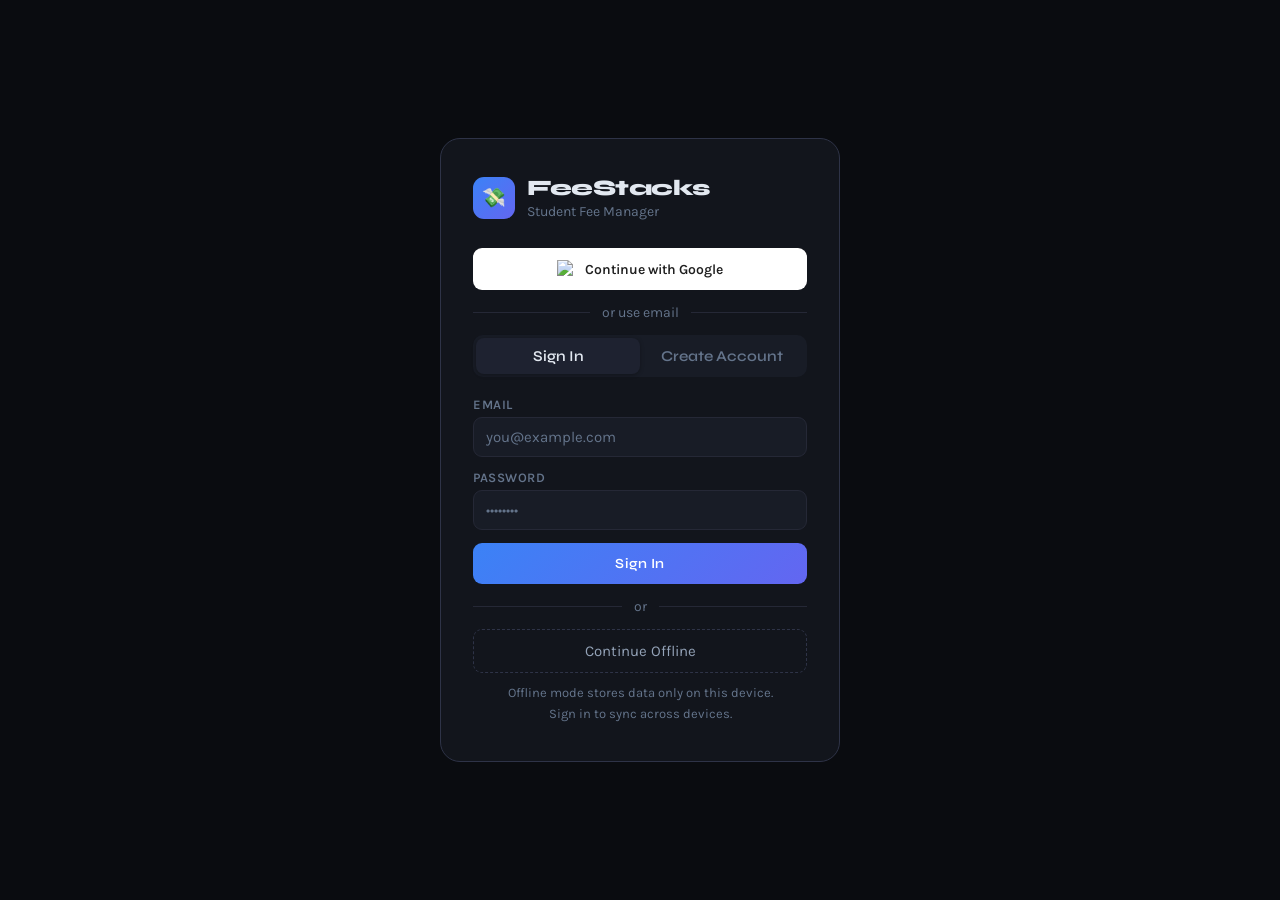
==== commit 28584abd: "Updated project with new version" ====
--- a/index.html
+++ b/index.html
@@ -60,7 +60,6 @@
 
   <!-- SIDEBAR -->
   <div id="sidebar">
-    <button class="sidebar-toggle" onclick="toggleSidebar()">☰</button>
     <div class="sidebar-logo">
       <div class="sidebar-logo-icon">💸</div>
       <div class="sidebar-logo-name">FeeStacks</div>
@@ -362,16 +361,6 @@
 <script src="js/programs.js"></script>
 <script src="js/render.js"></script>
 <script>
-  // Page title update
-  const _origNav = navigateTo;
-  navigateTo = function(page) {
-    _origNav(page);
-    const titles = {students:"Students",faculty:"Faculty",graph:"Graph",timetable:"Timetable",programs:"Special Programs",settings:"Settings"};
-    const t = document.getElementById("page-title");
-    if (t) t.textContent = titles[page]||page;
-  };
-
-  // Init date fields
   document.addEventListener("DOMContentLoaded", () => {
     ["f-date","fac-date"].forEach(id => {
       const el=document.getElementById(id); if(el) el.valueAsDate=new Date();
--- a/css/base.css
+++ b/css/base.css
@@ -88,7 +88,7 @@
 
 .nav-right { display:flex; align-items:center; gap:12px; }
 
-.sync-status { display:flex; align-items:center; gap:6px; font-size:12px; color:var(--muted); }
+.sync-status { display:flex; align-items:center; gap:6px; font-size:14px; color:var(--muted); }
 .sync-dot { width:7px; height:7px; border-radius:50%; background:var(--muted); transition:background .3s; }
 .sync-dot.online  { background:var(--green); box-shadow:0 0 6px rgba(34,197,94,.5); }
 .sync-dot.syncing { background:var(--yellow); animation:pulse 1s infinite; }
@@ -96,13 +96,13 @@
 .user-chip {
   display:flex; align-items:center; gap:7px;
   background:var(--surf2); border:1px solid var(--border2);
-  border-radius:100px; padding:5px 12px; font-size:12px;
+  border-radius:100px; padding:5px 12px; font-size:14px;
 }
 
 .btn-logout {
   background:transparent; border:1.5px solid var(--border2);
   border-radius:8px; padding:6px 12px; color:var(--muted);
-  font-family:var(--font-b); font-size:12px; cursor:pointer; transition:all .2s;
+  font-family:var(--font-b); font-size:14px; cursor:pointer; transition:all .2s;
 }
 .btn-logout:hover { border-color:var(--red); color:var(--red); }
 
@@ -127,16 +127,16 @@
   border-radius:var(--rad); padding:18px 20px;
   animation:fadeUp .4s ease both;
 }
-.sum-label { font-size:11px; color:var(--muted); font-weight:600; letter-spacing:.5px; text-transform:uppercase; margin-bottom:8px; }
+.sum-label { font-size:13px; color:var(--muted); font-weight:600; letter-spacing:.5px; text-transform:uppercase; margin-bottom:8px; }
 .sum-val { font-family:var(--font-d); font-size:26px; font-weight:700; line-height:1; }
-.sum-sub { font-size:11px; color:var(--muted); margin-top:5px; }
+.sum-sub { font-size:13px; color:var(--muted); margin-top:5px; }
 
 /* ── PANEL ── */
 .panel { background:var(--surf); border:1px solid var(--border); border-radius:20px; overflow:hidden; }
 .panel-head { display:flex; align-items:center; justify-content:space-between; padding:18px 22px; border-bottom:1px solid var(--border); }
 .panel-title { font-family:var(--font-d); font-size:16px; font-weight:700; }
 .panel-body { padding:18px 22px; }
-.list-count { font-size:12px; color:var(--muted); }
+.list-count { font-size:14px; color:var(--muted); }
 
 /* ── MAIN GRID ── */
 .main-grid { display:grid; grid-template-columns:1fr 360px; gap:22px; align-items:start; }
--- a/css/app.css
+++ b/css/app.css
@@ -6,7 +6,7 @@
 .search-wrap input {
   width:100%; background:var(--surf2); border:1.5px solid var(--border);
   border-radius:var(--rad-sm); padding:10px 12px 10px 38px;
-  color:var(--text); font-family:var(--font-b); font-size:13px; outline:none; transition:border-color .2s;
+  color:var(--text); font-family:var(--font-b); font-size:15px; outline:none; transition:border-color .2s;
 }
 .search-wrap input:focus { border-color:var(--accent); }
 .search-icon { position:absolute; left:12px; top:50%; transform:translateY(-50%); color:var(--muted); pointer-events:none; }
@@ -14,7 +14,7 @@
 .ftab {
   padding:8px 14px; border-radius:100px; border:1.5px solid var(--border);
   background:transparent; color:var(--muted); font-family:var(--font-b);
-  font-size:12px; font-weight:600; cursor:pointer; transition:all .2s;
+  font-size:14px; font-weight:600; cursor:pointer; transition:all .2s;
 }
 .ftab.active { background:var(--accent); border-color:var(--accent); color:#fff; }
 .ftab:hover:not(.active) { border-color:var(--accent); color:var(--accent); }
@@ -38,12 +38,12 @@
 
 .sc-info { flex:1; min-width:0; }
 .sc-name { font-family:var(--font-d); font-size:15px; font-weight:700; margin-bottom:3px; }
-.sc-meta { display:flex; flex-wrap:wrap; gap:8px; font-size:11px; color:var(--muted); }
+.sc-meta { display:flex; flex-wrap:wrap; gap:8px; font-size:13px; color:var(--muted); }
 .sc-meta span { display:flex; align-items:center; gap:3px; }
 .sc-right { display:flex; flex-direction:column; align-items:flex-end; gap:4px; flex-shrink:0; }
 .sc-total { font-family:var(--font-d); font-size:16px; font-weight:700; }
 .sc-total.green{color:var(--green);} .sc-total.blue{color:var(--blue);} .sc-total.red{color:var(--red);}
-.sc-total-lbl { font-size:10px; color:var(--muted); }
+.sc-total-lbl { font-size:12px; color:var(--muted); }
 .sc-actions { display:flex; gap:6px; flex-shrink:0; }
 .ic-btn { background:transparent; border:none; cursor:pointer; width:30px; height:30px; border-radius:7px; font-size:14px; display:flex; align-items:center; justify-content:center; color:var(--muted); transition:all .2s; }
 .ic-btn:hover { background:var(--surf3); color:var(--text); }
@@ -55,7 +55,7 @@
   border-top:1px solid var(--border); background:rgba(0,0,0,.1);
   gap:10px; flex-wrap:wrap;
 }
-.slider-label { font-size:11px; color:var(--muted); font-weight:600; flex-shrink:0; }
+.slider-label { font-size:13px; color:var(--muted); font-weight:600; flex-shrink:0; }
 .slider-track { flex:1; min-width:100px; }
 .month-slider {
   width:100%; height:6px; border-radius:3px;
@@ -68,13 +68,13 @@
 .amt-box {
   width:90px; background:var(--surf3); border:1.5px solid var(--border2);
   border-radius:7px; padding:6px 8px; color:var(--text);
-  font-family:var(--font-b); font-size:12px; outline:none;
+  font-family:var(--font-b); font-size:14px; outline:none;
   transition:border-color .2s; flex-shrink:0;
 }
 .amt-box:focus { border-color:var(--accent); }
 .amt-box::placeholder { color:var(--muted); }
 
-.slider-val { font-size:11px; color:var(--muted2); white-space:nowrap; flex-shrink:0; min-width:100px; }
+.slider-val { font-size:13px; color:var(--muted2); white-space:nowrap; flex-shrink:0; min-width:100px; }
 
 /* ── EXPANDED DETAIL ── */
 .sc-detail { display:none; border-top:1px solid var(--border); }
@@ -82,24 +82,24 @@
 .sc-detail-inner { padding:14px 16px; }
 .detail-grid { display:grid; grid-template-columns:1fr 1fr; gap:8px; margin-bottom:12px; }
 .dg-item { background:var(--surf3); border-radius:8px; padding:9px 11px; }
-.dg-label { font-size:10px; color:var(--muted); text-transform:uppercase; letter-spacing:.5px; margin-bottom:3px; }
-.dg-val { font-size:13px; font-weight:500; }
-.history-section-title { font-size:11px; font-weight:600; color:var(--muted); text-transform:uppercase; letter-spacing:.5px; margin:14px 0 8px; }
+.dg-label { font-size:12px; color:var(--muted); text-transform:uppercase; letter-spacing:.5px; margin-bottom:3px; }
+.dg-val { font-size:15px; font-weight:500; }
+.history-section-title { font-size:13px; font-weight:600; color:var(--muted); text-transform:uppercase; letter-spacing:.5px; margin:14px 0 8px; }
 .history-rows { display:flex; flex-direction:column; gap:4px; }
-.hr-row { display:flex; align-items:center; justify-content:space-between; padding:7px 10px; border-radius:7px; background:var(--surf3); font-size:12px; }
+.hr-row { display:flex; align-items:center; justify-content:space-between; padding:7px 10px; border-radius:7px; background:var(--surf3); font-size:14px; }
 .hr-month { color:var(--muted2); }
 .hr-paid { color:var(--green); font-weight:600; }
 .hr-unpaid { color:var(--red); font-weight:600; }
 .sf-card-list { display:flex; flex-direction:column; gap:4px; margin-bottom:8px; }
-.sf-card-item { display:flex; align-items:center; justify-content:space-between; padding:7px 10px; border-radius:7px; background:var(--surf3); font-size:12px; gap:8px; }
+.sf-card-item { display:flex; align-items:center; justify-content:space-between; padding:7px 10px; border-radius:7px; background:var(--surf3); font-size:14px; gap:8px; }
 .sf-card-name { color:var(--muted2); flex:1; }
 .sf-card-amt { color:var(--yellow); font-family:var(--font-d); }
-.sf-card-status-paid { color:var(--green); font-size:11px; font-weight:600; }
-.sf-card-status-unpaid { color:var(--red); font-size:11px; font-weight:600; cursor:pointer; text-decoration:underline dotted; }
+.sf-card-status-paid { color:var(--green); font-size:13px; font-weight:600; }
+.sf-card-status-unpaid { color:var(--red); font-size:13px; font-weight:600; cursor:pointer; text-decoration:underline dotted; }
 .add-sf-existing { display:flex; gap:8px; margin-top:8px; }
-.add-sf-existing input { flex:1; background:var(--surf2); border:1.5px solid var(--border); border-radius:7px; padding:7px 9px; color:var(--text); font-family:var(--font-b); font-size:12px; outline:none; }
+.add-sf-existing input { flex:1; background:var(--surf2); border:1.5px solid var(--border); border-radius:7px; padding:7px 9px; color:var(--text); font-family:var(--font-b); font-size:14px; outline:none; }
 .add-sf-existing input:focus { border-color:var(--accent); }
-.add-sf-existing button { background:var(--surf3); border:1.5px solid var(--border2); border-radius:7px; padding:0 10px; color:var(--muted2); font-family:var(--font-b); font-size:12px; cursor:pointer; transition:all .2s; }
+.add-sf-existing button { background:var(--surf3); border:1.5px solid var(--border2); border-radius:7px; padding:0 10px; color:var(--muted2); font-family:var(--font-b); font-size:14px; cursor:pointer; transition:all .2s; }
 .add-sf-existing button:hover { border-color:var(--accent); color:var(--accent); }
 
 /* ── FACULTY CARDS ── */
@@ -114,22 +114,22 @@
 .fac-avatar { width:42px; height:42px; border-radius:50%; display:flex; align-items:center; justify-content:center; font-family:var(--font-d); font-size:15px; font-weight:700; flex-shrink:0; }
 .fac-info { flex:1; min-width:0; }
 .fac-name { font-family:var(--font-d); font-size:15px; font-weight:700; margin-bottom:3px; }
-.fac-meta { display:flex; flex-wrap:wrap; gap:8px; font-size:11px; color:var(--muted); }
+.fac-meta { display:flex; flex-wrap:wrap; gap:8px; font-size:13px; color:var(--muted); }
 .fac-right { display:flex; flex-direction:column; align-items:flex-end; gap:5px; flex-shrink:0; }
 .fac-salary { font-family:var(--font-d); font-size:18px; font-weight:700; color:var(--accent); }
-.fac-salary-lbl { font-size:11px; color:var(--muted); }
+.fac-salary-lbl { font-size:13px; color:var(--muted); }
 .fac-actions { display:flex; flex-direction:column; gap:6px; align-items:center; flex-shrink:0; }
-.toggle-sal-btn { background:var(--surf3); border:1.5px solid var(--border2); border-radius:8px; padding:7px 14px; font-family:var(--font-b); font-size:12px; font-weight:600; cursor:pointer; color:var(--muted2); transition:all .2s; white-space:nowrap; }
+.toggle-sal-btn { background:var(--surf3); border:1.5px solid var(--border2); border-radius:8px; padding:7px 14px; font-family:var(--font-b); font-size:14px; font-weight:600; cursor:pointer; color:var(--muted2); transition:all .2s; white-space:nowrap; }
 .toggle-sal-btn:hover { border-color:var(--green); color:var(--green); }
 .toggle-sal-btn.paid { background:rgba(34,197,94,.1); border-color:rgba(34,197,94,.4); color:var(--green); }
-.subject-tag-sm { background:var(--surf3); border:1px solid var(--border2); border-radius:100px; padding:2px 8px; font-size:10px; color:var(--muted2); }
+.subject-tag-sm { background:var(--surf3); border:1px solid var(--border2); border-radius:100px; padding:2px 8px; font-size:12px; color:var(--muted2); }
 
 /* ── FACULTY SUMMARY ── */
 .fac-summary-strip { display:grid; grid-template-columns:repeat(4,1fr); gap:14px; margin-bottom:24px; }
 
 /* ── GRAPH PAGE ── */
 .graph-controls { display:flex; gap:8px; margin-bottom:20px; flex-wrap:wrap; }
-.graph-tab { padding:8px 16px; border-radius:100px; border:1.5px solid var(--border); background:transparent; color:var(--muted); font-family:var(--font-b); font-size:12px; font-weight:600; cursor:pointer; transition:all .2s; }
+.graph-tab { padding:8px 16px; border-radius:100px; border:1.5px solid var(--border); background:transparent; color:var(--muted); font-family:var(--font-b); font-size:14px; font-weight:600; cursor:pointer; transition:all .2s; }
 .graph-tab.active { background:var(--accent); border-color:var(--accent); color:#fff; }
 .graph-tab:hover:not(.active) { border-color:var(--accent); color:var(--accent); }
 .graph-canvas-wrap { background:var(--surf); border:1px solid var(--border); border-radius:var(--rad); padding:20px; }
@@ -141,17 +141,17 @@
 .prog-card-head { display:flex; align-items:center; justify-content:space-between; padding:16px 18px; cursor:pointer; transition:background .2s; }
 .prog-card-head:hover { background:var(--surf3); }
 .prog-name { font-family:var(--font-d); font-size:16px; font-weight:700; margin-bottom:3px; }
-.prog-meta { font-size:12px; color:var(--muted); }
-.prog-desc { font-size:12px; color:var(--muted2); margin-top:4px; }
+.prog-meta { font-size:14px; color:var(--muted); }
+.prog-desc { font-size:14px; color:var(--muted2); margin-top:4px; }
 .prog-detail { display:none; border-top:1px solid var(--border); padding:16px 18px; }
 .prog-detail.open { display:block; }
-.prog-enroll-title { font-size:11px; font-weight:600; color:var(--muted); text-transform:uppercase; letter-spacing:.5px; margin-bottom:10px; }
+.prog-enroll-title { font-size:13px; font-weight:600; color:var(--muted); text-transform:uppercase; letter-spacing:.5px; margin-bottom:10px; }
 .prog-enroll-list { display:flex; flex-direction:column; gap:6px; max-height:300px; overflow-y:auto; }
 .prog-student-row { display:flex; align-items:center; gap:12px; padding:9px 12px; border-radius:8px; background:var(--surf3); transition:background .2s; }
 .prog-student-row.enrolled { background:rgba(34,197,94,.08); }
-.prog-student-name { font-weight:600; font-size:13px; flex:1; }
-.prog-student-class { font-size:11px; color:var(--muted); }
-.prog-enroll-btn { padding:5px 14px; border-radius:100px; border:1.5px solid var(--border2); background:transparent; color:var(--muted2); font-family:var(--font-b); font-size:12px; cursor:pointer; transition:all .2s; }
+.prog-student-name { font-weight:600; font-size:15px; flex:1; }
+.prog-student-class { font-size:13px; color:var(--muted); }
+.prog-enroll-btn { padding:5px 14px; border-radius:100px; border:1.5px solid var(--border2); background:transparent; color:var(--muted2); font-family:var(--font-b); font-size:14px; cursor:pointer; transition:all .2s; }
 .prog-enroll-btn:hover { border-color:var(--accent); color:var(--accent); }
 .prog-enroll-btn.enrolled { background:rgba(34,197,94,.12); border-color:rgba(34,197,94,.4); color:var(--green); }
 
@@ -159,4 +159,4 @@
 .empty-state { text-align:center; padding:50px 20px; border:1.5px dashed var(--border); border-radius:var(--rad); }
 .empty-icon { font-size:36px; margin-bottom:12px; }
 .empty-state p { font-size:14px; color:var(--muted2); margin-bottom:6px; }
-.empty-state small { font-size:12px; color:var(--muted); }
+.empty-state small { font-size:14px; color:var(--muted); }
--- a/css/components.css
+++ b/css/components.css
@@ -14,55 +14,55 @@
 .auth-logo { display:flex; align-items:center; gap:12px; margin-bottom:28px; }
 .auth-logo-icon { width:42px; height:42px; border-radius:11px; background:var(--accent-g); display:flex; align-items:center; justify-content:center; font-size:19px; }
 .auth-logo-name { font-family:var(--font-d); font-size:22px; font-weight:800; letter-spacing:-.5px; }
-.auth-logo-sub { font-size:12px; color:var(--muted); margin-top:2px; }
+.auth-logo-sub { font-size:14px; color:var(--muted); margin-top:2px; }
 .auth-tabs { display:flex; gap:0; margin-bottom:20px; background:var(--surf2); border-radius:10px; padding:3px; }
-.auth-tab { flex:1; padding:9px; text-align:center; border-radius:8px; cursor:pointer; font-family:var(--font-d); font-size:13px; font-weight:600; color:var(--muted); transition:all .2s; border:none; background:transparent; }
+.auth-tab { flex:1; padding:9px; text-align:center; border-radius:8px; cursor:pointer; font-family:var(--font-d); font-size:15px; font-weight:600; color:var(--muted); transition:all .2s; border:none; background:transparent; }
 .auth-tab.active { background:var(--surf3); color:var(--text); box-shadow:0 1px 4px rgba(0,0,0,.3); }
 .auth-divider { display:flex; align-items:center; gap:12px; margin:14px 0; }
 .auth-divider::before,.auth-divider::after { content:""; flex:1; height:1px; background:var(--border); }
-.auth-divider span { font-size:12px; color:var(--muted); }
-.btn-offline { width:100%; padding:12px; background:transparent; border:1.5px dashed var(--border2); border-radius:var(--rad-sm); color:var(--muted2); font-family:var(--font-b); font-size:13px; cursor:pointer; transition:all .2s; }
+.auth-divider span { font-size:14px; color:var(--muted); }
+.btn-offline { width:100%; padding:12px; background:transparent; border:1.5px dashed var(--border2); border-radius:var(--rad-sm); color:var(--muted2); font-family:var(--font-b); font-size:15px; cursor:pointer; transition:all .2s; }
 .btn-offline:hover { border-color:var(--accent); color:var(--accent); }
-.auth-note { font-size:11px; color:var(--muted); text-align:center; margin-top:10px; line-height:1.6; }
+.auth-note { font-size:13px; color:var(--muted); text-align:center; margin-top:10px; line-height:1.6; }
 
 .btn-google { width:100%; padding:12px; background:#fff; border:none; border-radius:var(--rad-sm); color:#1f1f1f; font-family:var(--font-b); font-size:14px; font-weight:600; cursor:pointer; display:flex; align-items:center; justify-content:center; gap:10px; transition:opacity .2s,transform .15s; margin-bottom:10px; }
 .btn-google:hover { opacity:.9; transform:translateY(-1px); }
 .btn-google img { width:18px; height:18px; }
 
 /* ── FORM INPUTS ── */
-.fi { display:block; width:100%; background:var(--surf2); border:1.5px solid var(--border); border-radius:var(--rad-sm); padding:10px 12px; color:var(--text); font-family:var(--font-b); font-size:13px; outline:none; transition:border-color .2s,box-shadow .2s; }
+.fi { display:block; width:100%; background:var(--surf2); border:1.5px solid var(--border); border-radius:var(--rad-sm); padding:10px 12px; color:var(--text); font-family:var(--font-b); font-size:15px; outline:none; transition:border-color .2s,box-shadow .2s; }
 .fi:focus { border-color:var(--accent); box-shadow:0 0 0 3px rgba(59,130,246,.1); }
 .fi::placeholder { color:var(--muted); }
 .fi option { background:var(--surf2); }
 .pfx-wrap { position:relative; }
-.pfx { position:absolute; left:12px; top:50%; transform:translateY(-50%); color:var(--muted); font-size:13px; pointer-events:none; }
+.pfx { position:absolute; left:12px; top:50%; transform:translateY(-50%); color:var(--muted); font-size:15px; pointer-events:none; }
 .pfx-input { padding-left:26px; }
 .fg { margin-bottom:13px; }
-.fg label { display:block; font-size:11px; font-weight:600; color:var(--muted); letter-spacing:.5px; text-transform:uppercase; margin-bottom:5px; }
+.fg label { display:block; font-size:13px; font-weight:600; color:var(--muted); letter-spacing:.5px; text-transform:uppercase; margin-bottom:5px; }
 .form-row { display:grid; grid-template-columns:1fr 1fr; gap:10px; }
-.section-sep { font-size:11px; font-weight:600; color:var(--muted); letter-spacing:.5px; text-transform:uppercase; margin:16px 0 10px; }
+.section-sep { font-size:13px; font-weight:600; color:var(--muted); letter-spacing:.5px; text-transform:uppercase; margin:16px 0 10px; }
 
 /* Special fees in form */
 .special-fees-list { display:flex; flex-direction:column; gap:7px; margin-bottom:8px; }
-.sfl-item { display:flex; align-items:center; gap:8px; background:var(--surf3); border:1px solid var(--border); border-radius:8px; padding:7px 11px; font-size:12px; }
+.sfl-item { display:flex; align-items:center; gap:8px; background:var(--surf3); border:1px solid var(--border); border-radius:8px; padding:7px 11px; font-size:14px; }
 .sfl-name { flex:1; font-weight:500; }
 .sfl-amt { color:var(--yellow); font-family:var(--font-d); }
 .sfl-del { background:none; border:none; color:var(--muted); cursor:pointer; font-size:14px; transition:color .2s; }
 .sfl-del:hover { color:var(--red); }
 .sf-add-row { display:flex; gap:8px; }
-.sf-fi { font-size:12px !important; padding:8px 10px !important; }
+.sf-fi { font-size:14px !important; padding:8px 10px !important; }
 .sf-amt-inp { max-width:100px; }
-.btn-add-sf { background:var(--surf3); border:1.5px solid var(--border2); border-radius:var(--rad-sm); padding:0 12px; color:var(--muted2); font-family:var(--font-b); font-size:13px; cursor:pointer; transition:all .2s; white-space:nowrap; }
+.btn-add-sf { background:var(--surf3); border:1.5px solid var(--border2); border-radius:var(--rad-sm); padding:0 12px; color:var(--muted2); font-family:var(--font-b); font-size:15px; cursor:pointer; transition:all .2s; white-space:nowrap; }
 .btn-add-sf:hover { border-color:var(--accent); color:var(--accent); }
 
 /* Subject tags in faculty form */
 .subject-tags-wrap { display:flex; flex-wrap:wrap; gap:6px; margin-bottom:8px; }
-.subject-tag { display:inline-flex; align-items:center; gap:5px; background:rgba(59,130,246,.1); border:1px solid rgba(59,130,246,.3); border-radius:100px; padding:3px 10px; font-size:12px; color:var(--accent); }
-.subject-tag button { background:none; border:none; color:var(--accent); cursor:pointer; font-size:13px; line-height:1; opacity:.7; }
+.subject-tag { display:inline-flex; align-items:center; gap:5px; background:rgba(59,130,246,.1); border:1px solid rgba(59,130,246,.3); border-radius:100px; padding:3px 10px; font-size:14px; color:var(--accent); }
+.subject-tag button { background:none; border:none; color:var(--accent); cursor:pointer; font-size:15px; line-height:1; opacity:.7; }
 .subject-tag button:hover { opacity:1; }
 .subject-inp-row { display:flex; gap:8px; }
 .subject-inp-row input { flex:1; }
-.subject-inp-row button { background:var(--surf3); border:1.5px solid var(--border2); border-radius:7px; padding:0 12px; color:var(--muted2); font-family:var(--font-b); font-size:12px; cursor:pointer; transition:all .2s; white-space:nowrap; }
+.subject-inp-row button { background:var(--surf3); border:1.5px solid var(--border2); border-radius:7px; padding:0 12px; color:var(--muted2); font-family:var(--font-b); font-size:14px; cursor:pointer; transition:all .2s; white-space:nowrap; }
 .subject-inp-row button:hover { border-color:var(--accent); color:var(--accent); }
 
 /* Buttons */
@@ -71,14 +71,14 @@
 .btn-primary:active { transform:translateY(0); }
 
 /* Badges */
-.badge { display:inline-block; padding:2px 9px; border-radius:100px; font-size:10px; font-weight:700; }
+.badge { display:inline-block; padding:2px 9px; border-radius:100px; font-size:12px; font-weight:700; }
 .badge-green  { background:var(--green-d);  color:var(--green); }
 .badge-blue   { background:var(--blue-d);   color:var(--blue); }
 .badge-red    { background:var(--red-d);    color:var(--red); }
 .badge-yellow { background:var(--yellow-d); color:var(--yellow); }
 
 /* Toast */
-.toast { position:fixed; bottom:26px; right:26px; z-index:999; background:var(--surf2); border:1px solid var(--border2); border-radius:12px; padding:12px 16px; font-size:13px; max-width:280px; display:flex; align-items:center; gap:10px; box-shadow:0 8px 32px rgba(0,0,0,.4); transform:translateY(80px); opacity:0; transition:all .35s cubic-bezier(.34,1.56,.64,1); pointer-events:none; }
+.toast { position:fixed; bottom:26px; right:26px; z-index:999; background:var(--surf2); border:1px solid var(--border2); border-radius:12px; padding:12px 16px; font-size:15px; max-width:280px; display:flex; align-items:center; gap:10px; box-shadow:0 8px 32px rgba(0,0,0,.4); transform:translateY(80px); opacity:0; transition:all .35s cubic-bezier(.34,1.56,.64,1); pointer-events:none; }
 .toast.show { transform:translateY(0); opacity:1; }
 .toast.t-green  { border-color:rgba(34,197,94,.4); }
 .toast.t-red    { border-color:rgba(239,68,68,.4); }
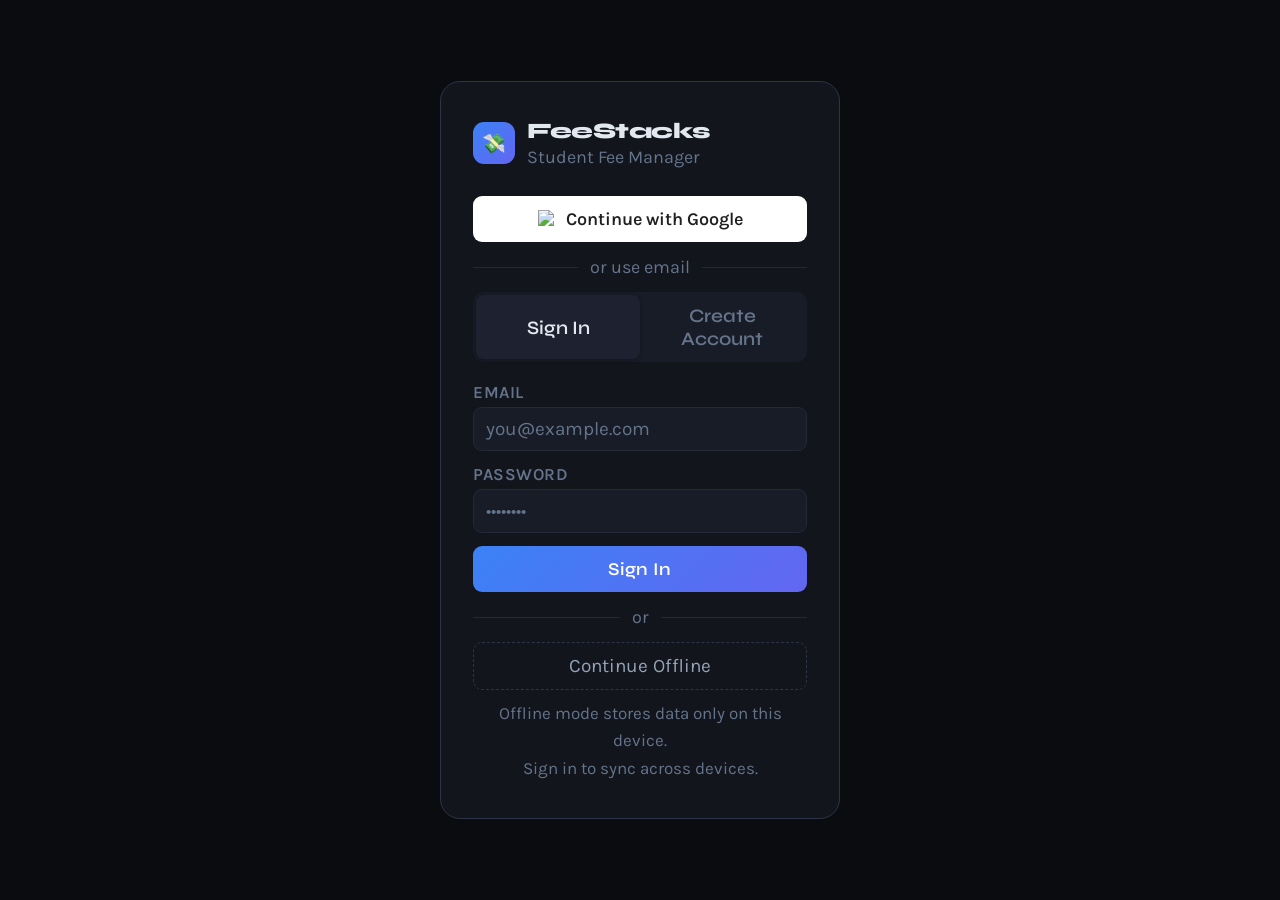
==== commit a6fb9de6: "Added new files and updated project" ====
--- a/index.html
+++ b/index.html
@@ -9,8 +9,13 @@
   <link href="https://fonts.googleapis.com/css2?family=Syne:wght@400;600;700;800&family=Karla:wght@300;400;500;600&display=swap" rel="stylesheet">
   <link rel="stylesheet" href="css/base.css">
   <link rel="stylesheet" href="css/sidebar.css">
+  <link rel="stylesheet" href="css/newfeatures.css">
   <link rel="stylesheet" href="css/app.css">
   <link rel="stylesheet" href="css/components.css">
+<style>
+  .sync-dot.error { background: var(--red); box-shadow: 0 0 6px rgba(239,68,68,.5); }
+  .sync-status { cursor: help; }
+</style>
 </head>
 <body>
 
@@ -71,6 +76,12 @@
       <button class="nav-item" data-page="faculty" onclick="navigateTo('faculty')">
         <span class="nav-icon">👩‍🏫</span><span class="nav-label">Faculty</span>
       </button>
+      <button class="nav-item" data-page="attendance" onclick="navigateTo('attendance')">
+        <span class="nav-icon">📝</span><span class="nav-label">Attendance</span>
+      </button>
+      <button class="nav-item" data-page="timetable" onclick="navigateTo('timetable')">
+        <span class="nav-icon">📅</span><span class="nav-label">Timetable</span>
+      </button>
       <button class="nav-item" data-page="programs" onclick="navigateTo('programs')">
         <span class="nav-icon">🎓</span><span class="nav-label">Special Programs</span>
       </button>
@@ -97,7 +108,7 @@
       </div>
       <div class="nav-right">
         <button id="theme-toggle" onclick="toggleTheme()" title="Toggle theme">☀️</button>
-        <div class="sync-status">
+        <div class="sync-status" id="sync-wrap" style="cursor:help">
           <div class="sync-dot" id="sync-dot"></div>
           <span id="sync-label">Offline</span>
         </div>
@@ -125,6 +136,11 @@
               <span id="list-count" class="list-count">0 students</span>
             </div>
             <div class="panel-body">
+              <!-- MESSAGE ALL BAR -->
+              <div class="msg-all-bar">
+                <button class="btn-msg-all" onclick="openMessageAll('all')">💬 Message All Students</button>
+                <button class="btn-msg-all dues" onclick="openMessageAll('dues')">⚠️ Message Students with Dues</button>
+              </div>
               <div class="controls">
                 <div class="search-wrap">
                   <span class="search-icon">🔍</span>
@@ -304,12 +320,60 @@
       </div>
     </div>
 
+    <!-- ═══ ATTENDANCE PAGE ═══ -->
+    <div id="page-attendance" class="page" style="display:none">
+      <div class="att-controls-bar">
+        <div class="att-date-nav">
+          <button onclick="changeAttendanceDate(-1)">◀</button>
+          <span id="att-date-display">Today</span>
+          <button onclick="changeAttendanceDate(1)">▶</button>
+        </div>
+        <input type="date" class="att-date-picker" id="att-date-inp"
+          onchange="goToAttendanceDate(this.value)">
+      </div>
+      <div id="att-summary"></div>
+      <div id="att-class-filter"></div>
+      <div id="attendance-list"></div>
+    </div>
+
     <!-- ═══ TIMETABLE PAGE ═══ -->
     <div id="page-timetable" class="page" style="display:none">
-      <div class="empty-state" style="margin-top:40px">
-        <div class="empty-icon">📅</div>
-        <p>Timetable coming soon</p>
-        <small>This feature will be available in the next update.</small>
+      <!-- Setup Panel -->
+      <div class="tt-setup-panel">
+        <div class="tt-setup-title">⚙️ Institution Setup</div>
+
+        <div class="fg"><label>Working Days</label>
+          <div class="tt-days-wrap" id="tt-days-wrap"></div>
+        </div>
+
+        <div class="fg"><label>Institution Timings</label>
+          <div class="tt-timing-row">
+            <span style="color:var(--muted);font-size:14px">Opens</span>
+            <input type="time" class="tt-time-inp" id="tt-start" value="09:00">
+            <span style="color:var(--muted);font-size:14px">Closes</span>
+            <input type="time" class="tt-time-inp" id="tt-end" value="18:00">
+            <button class="btn-add-sf" onclick="saveTimetableTimings()">Save Timings</button>
+          </div>
+        </div>
+
+        <div class="fg"><label>Periods</label>
+          <div id="tt-periods-list"></div>
+          <div class="tt-add-period-row">
+            <input type="time" id="tt-period-start">
+            <span style="color:var(--muted);font-size:13px">to</span>
+            <input type="time" id="tt-period-end">
+            <input type="text" id="tt-period-label" placeholder="Period name (e.g. Period 1)">
+            <button class="btn-add-sf" onclick="addPeriod()">+ Add Period</button>
+          </div>
+        </div>
+      </div>
+
+      <!-- Timetable Grid -->
+      <div class="panel">
+        <div class="panel-head"><div class="panel-title">📅 Weekly Timetable</div></div>
+        <div class="panel-body">
+          <div id="tt-grid"></div>
+        </div>
       </div>
     </div>
 
@@ -351,15 +415,18 @@
 <div class="toast" id="toast"><span id="toast-icon"></span><span id="toast-msg"></span></div>
 
 <!-- SCRIPTS -->
-<script type="module" src="js/firebase-init.js"></script>
 <script src="js/utils.js"></script>
-<script src="js/storage.js"></script>
-<script src="js/nav.js"></script>
-<script src="js/auth.js"></script>
-<script src="js/students.js"></script>
-<script src="js/faculty.js"></script>
-<script src="js/programs.js"></script>
-<script src="js/render.js"></script>
+  <script src="js/storage.js"></script>
+  <script src="js/students.js"></script>
+  <script src="js/faculty.js"></script>
+  <script src="js/programs.js"></script>
+  <script src="js/attendance.js"></script>
+  <script src="js/timetable.js"></script>
+  <script src="js/messageall.js"></script>
+  <script src="js/render.js"></script>
+  <script src="js/nav.js"></script>
+  <script src="js/auth.js"></script>
+  <script type="module" src="js/firebase-init.js"></script>
 <script>
   document.addEventListener("DOMContentLoaded", () => {
     ["f-date","fac-date"].forEach(id => {
--- a/css/base.css
+++ b/css/base.css
@@ -39,7 +39,7 @@
 
 body {
   background:var(--bg); color:var(--text);
-  font-family:var(--font-b); font-size:14px;
+  font-family:var(--font-b); font-size:18px;
   min-height:100vh; overflow-x:hidden;
   transition:background .3s, color .3s;
 }
@@ -82,13 +82,13 @@
 .nav-logo-icon {
   width:34px; height:34px; border-radius:9px;
   background:var(--accent-g);
-  display:flex; align-items:center; justify-content:center; font-size:15px;
+  display:flex; align-items:center; justify-content:center; font-size:19px;
 }
-.nav-logo-name { font-family:var(--font-d); font-size:18px; font-weight:800; letter-spacing:-.3px; }
+.nav-logo-name { font-family:var(--font-d); font-size:22px; font-weight:800; letter-spacing:-.3px; }
 
 .nav-right { display:flex; align-items:center; gap:12px; }
 
-.sync-status { display:flex; align-items:center; gap:6px; font-size:14px; color:var(--muted); }
+.sync-status { display:flex; align-items:center; gap:6px; font-size:18px; color:var(--muted); }
 .sync-dot { width:7px; height:7px; border-radius:50%; background:var(--muted); transition:background .3s; }
 .sync-dot.online  { background:var(--green); box-shadow:0 0 6px rgba(34,197,94,.5); }
 .sync-dot.syncing { background:var(--yellow); animation:pulse 1s infinite; }
@@ -96,20 +96,20 @@
 .user-chip {
   display:flex; align-items:center; gap:7px;
   background:var(--surf2); border:1px solid var(--border2);
-  border-radius:100px; padding:5px 12px; font-size:14px;
+  border-radius:100px; padding:5px 12px; font-size:18px;
 }
 
 .btn-logout {
   background:transparent; border:1.5px solid var(--border2);
   border-radius:8px; padding:6px 12px; color:var(--muted);
-  font-family:var(--font-b); font-size:14px; cursor:pointer; transition:all .2s;
+  font-family:var(--font-b); font-size:18px; cursor:pointer; transition:all .2s;
 }
 .btn-logout:hover { border-color:var(--red); color:var(--red); }
 
 #theme-toggle {
   background:var(--surf2); border:1.5px solid var(--border2);
   border-radius:8px; width:34px; height:34px; cursor:pointer;
-  font-size:16px; display:flex; align-items:center; justify-content:center;
+  font-size:20px; display:flex; align-items:center; justify-content:center;
   transition:all .2s;
 }
 #theme-toggle:hover { border-color:var(--accent); }
@@ -127,16 +127,16 @@
   border-radius:var(--rad); padding:18px 20px;
   animation:fadeUp .4s ease both;
 }
-.sum-label { font-size:13px; color:var(--muted); font-weight:600; letter-spacing:.5px; text-transform:uppercase; margin-bottom:8px; }
+.sum-label { font-size:17px; color:var(--muted); font-weight:600; letter-spacing:.5px; text-transform:uppercase; margin-bottom:8px; }
 .sum-val { font-family:var(--font-d); font-size:26px; font-weight:700; line-height:1; }
-.sum-sub { font-size:13px; color:var(--muted); margin-top:5px; }
+.sum-sub { font-size:17px; color:var(--muted); margin-top:5px; }
 
 /* ── PANEL ── */
 .panel { background:var(--surf); border:1px solid var(--border); border-radius:20px; overflow:hidden; }
 .panel-head { display:flex; align-items:center; justify-content:space-between; padding:18px 22px; border-bottom:1px solid var(--border); }
-.panel-title { font-family:var(--font-d); font-size:16px; font-weight:700; }
+.panel-title { font-family:var(--font-d); font-size:20px; font-weight:700; }
 .panel-body { padding:18px 22px; }
-.list-count { font-size:14px; color:var(--muted); }
+.list-count { font-size:18px; color:var(--muted); }
 
 /* ── MAIN GRID ── */
 .main-grid { display:grid; grid-template-columns:1fr 360px; gap:22px; align-items:start; }
--- a/css/newfeatures.css
+++ b/css/newfeatures.css
@@ -0,0 +1,299 @@
+/* FeeStacks — css/newfeatures.css */
+
+/* ══════════════════════════════════════════
+   ATTENDANCE PAGE
+══════════════════════════════════════════ */
+.att-controls-bar {
+  display: flex; align-items: center; gap:12px;
+  margin-bottom: 20px; flex-wrap: wrap;
+}
+.att-date-nav {
+  display: flex; align-items: center; gap:10px;
+  background: var(--surf); border:1px solid var(--border);
+  border-radius: var(--rad-sm); padding: 8px 14px;
+}
+.att-date-nav button {
+  background: none; border: none; cursor: pointer;
+  color: var(--muted); font-size: 18px; padding: 0 4px;
+  transition: color .2s;
+}
+.att-date-nav button:hover { color: var(--accent); }
+#att-date-display { font-weight: 600; font-size: 16px; white-space: nowrap; }
+
+.att-date-picker {
+  background: var(--surf2); border: 1.5px solid var(--border);
+  border-radius: var(--rad-sm); padding: 8px 12px;
+  color: var(--text); font-family: var(--font-b); font-size: 15px;
+  outline: none; cursor: pointer;
+}
+.att-date-picker:focus { border-color: var(--accent); }
+
+#att-summary {
+  display: flex; gap: 14px; margin-bottom: 20px; flex-wrap: wrap;
+}
+.att-sum-item {
+  background: var(--surf); border: 1px solid var(--border);
+  border-radius: 10px; padding: 10px 18px;
+  font-size: 15px; display: flex; align-items: center; gap: 8px;
+}
+.att-sum-item.green { border-color: rgba(34,197,94,.3); color: var(--green); }
+.att-sum-item.red   { border-color: rgba(239,68,68,.3);  color: var(--red); }
+.att-sum-item.muted { color: var(--muted); }
+.att-sum-item strong { font-size: 18px; font-family: var(--font-d); }
+
+#att-class-filter { display: flex; gap: 6px; flex-wrap: wrap; margin-bottom: 16px; }
+
+/* Attendance rows */
+.att-row {
+  display: flex; align-items: center; gap: 14px;
+  padding: 14px 18px;
+  background: var(--surf2); border: 1.5px solid var(--border);
+  border-radius: var(--rad); margin-bottom: 10px;
+  transition: border-color .2s;
+  animation: fadeUp .25s ease both;
+}
+.att-row:has(.att-toggle.present) { border-color: rgba(34,197,94,.3); }
+.att-row:has(.att-toggle.absent)  { border-color: rgba(239,68,68,.3); }
+
+.att-avatar {
+  width: 40px; height: 40px; border-radius: 50%;
+  display: flex; align-items: center; justify-content: center;
+  font-family: var(--font-d); font-size: 15px; font-weight: 700;
+  flex-shrink: 0;
+}
+.att-info { flex: 1; min-width: 0; }
+.att-name { font-family: var(--font-d); font-size: 16px; font-weight: 700; margin-bottom: 2px; }
+.att-meta { font-size: 13px; color: var(--muted); }
+
+.att-label {
+  font-size: 13px; font-weight: 600; min-width: 80px; text-align: center;
+  padding: 4px 10px; border-radius: 100px;
+}
+.att-label.present  { color: var(--green); background: var(--green-d); }
+.att-label.absent   { color: var(--red);   background: var(--red-d); }
+.att-label.unmarked { color: var(--muted); background: var(--surf3); }
+
+.att-controls { display: flex; align-items: center; gap: 10px; flex-shrink: 0; }
+
+/* Attendance toggle slider */
+.att-toggle {
+  width: 56px; height: 28px;
+  border-radius: 100px;
+  background: var(--surf3);
+  border: 1.5px solid var(--border2);
+  cursor: pointer;
+  position: relative;
+  transition: background .25s, border-color .25s;
+  flex-shrink: 0;
+}
+.att-toggle.present {
+  background: rgba(34,197,94,.2);
+  border-color: var(--green);
+}
+.att-toggle.absent {
+  background: rgba(239,68,68,.2);
+  border-color: var(--red);
+}
+.att-toggle-inner {
+  position: absolute;
+  top: 3px; left: 3px;
+  width: 20px; height: 20px;
+  border-radius: 50%;
+  background: var(--muted);
+  transition: transform .25s, background .25s;
+}
+.att-toggle.present .att-toggle-inner {
+  transform: translateX(28px);
+  background: var(--green);
+}
+.att-toggle.absent .att-toggle-inner {
+  transform: translateX(14px);
+  background: var(--red);
+}
+
+.att-wa-btn {
+  background: none; border: none; cursor: pointer;
+  font-size: 20px; padding: 4px; border-radius: 8px;
+  transition: background .2s;
+}
+.att-wa-btn:hover { background: rgba(37,211,102,.15); }
+
+/* ══════════════════════════════════════════
+   TIMETABLE PAGE
+══════════════════════════════════════════ */
+.tt-setup-panel {
+  background: var(--surf); border: 1px solid var(--border);
+  border-radius: var(--rad); padding: 20px 24px; margin-bottom: 24px;
+}
+.tt-setup-title {
+  font-family: var(--font-d); font-size: 16px; font-weight: 700;
+  margin-bottom: 16px;
+}
+
+/* Day checkboxes */
+.tt-days-wrap { display: flex; gap: 8px; flex-wrap: wrap; margin-bottom: 16px; }
+.tt-day-chk {
+  display: flex; align-items: center; gap: 6px;
+  padding: 8px 14px; border-radius: 100px;
+  border: 1.5px solid var(--border2);
+  cursor: pointer; font-size: 14px; color: var(--muted);
+  transition: all .2s; user-select: none;
+}
+.tt-day-chk input { display: none; }
+.tt-day-chk.checked {
+  background: rgba(59,130,246,.12);
+  border-color: var(--accent); color: var(--accent); font-weight: 600;
+}
+.tt-day-chk:hover { border-color: var(--accent); color: var(--accent); }
+
+/* Timing row */
+.tt-timing-row {
+  display: flex; align-items: center; gap: 12px; flex-wrap: wrap; margin-bottom: 16px;
+}
+.tt-time-inp {
+  background: var(--surf2); border: 1.5px solid var(--border);
+  border-radius: var(--rad-sm); padding: 8px 12px;
+  color: var(--text); font-family: var(--font-b); font-size: 15px;
+  outline: none; transition: border-color .2s;
+}
+.tt-time-inp:focus { border-color: var(--accent); }
+
+/* Period items */
+.tt-period-item {
+  display: flex; align-items: center; gap: 12px;
+  background: var(--surf3); border: 1px solid var(--border);
+  border-radius: 8px; padding: 8px 12px; margin-bottom: 6px;
+  font-size: 14px;
+}
+.tt-period-time  { color: var(--accent); font-weight: 600; min-width: 100px; }
+.tt-period-label { flex: 1; }
+
+/* Add period row */
+.tt-add-period-row {
+  display: flex; gap: 8px; align-items: center; flex-wrap: wrap; margin-top: 10px;
+}
+.tt-add-period-row input {
+  background: var(--surf2); border: 1.5px solid var(--border);
+  border-radius: var(--rad-sm); padding: 8px 10px;
+  color: var(--text); font-family: var(--font-b); font-size: 14px;
+  outline: none; transition: border-color .2s;
+}
+.tt-add-period-row input:focus { border-color: var(--accent); }
+.tt-add-period-row input[type="text"] { flex: 1; min-width: 100px; }
+
+/* Timetable grid */
+.tt-grid-wrap { overflow-x: auto; }
+.tt-table {
+  width: 100%; border-collapse: collapse;
+  font-size: 13px;
+}
+.tt-th-period, .tt-th-day {
+  padding: 10px 14px;
+  background: var(--surf2);
+  border: 1px solid var(--border);
+  font-family: var(--font-d); font-weight: 700;
+  text-align: left; white-space: nowrap;
+}
+.tt-th-day { text-align: center; }
+.tt-td-period {
+  padding: 10px 14px;
+  border: 1px solid var(--border);
+  background: var(--surf2);
+  vertical-align: top; min-width: 100px;
+}
+.tt-period-name { font-weight: 600; font-size: 14px; }
+.tt-period-time-sm { font-size: 12px; color: var(--muted); margin-top: 2px; }
+.tt-td-slot {
+  border: 1px solid var(--border);
+  padding: 8px; vertical-align: top;
+  min-width: 160px;
+}
+.tt-slot-inner { display: flex; flex-direction: column; gap: 5px; }
+.tt-select {
+  width: 100%; background: var(--surf2);
+  border: 1px solid var(--border); border-radius: 6px;
+  padding: 5px 8px; color: var(--text);
+  font-family: var(--font-b); font-size: 13px; outline: none;
+}
+.tt-select:focus { border-color: var(--accent); }
+.tt-select option { background: var(--surf2); }
+.tt-subj-inp {
+  width: 100%; background: var(--surf2);
+  border: 1px solid var(--border); border-radius: 6px;
+  padding: 5px 8px; color: var(--text);
+  font-family: var(--font-b); font-size: 13px; outline: none;
+}
+.tt-subj-inp:focus { border-color: var(--accent); }
+.tt-subj-inp::placeholder { color: var(--muted); }
+
+/* ══════════════════════════════════════════
+   MESSAGE ALL MODAL
+══════════════════════════════════════════ */
+.modal-overlay {
+  position: fixed; inset: 0; z-index: 800;
+  background: rgba(0,0,0,.7); backdrop-filter: blur(6px);
+  display: flex; align-items: center; justify-content: center;
+  padding: 20px; animation: fadeUp .3s ease;
+}
+.modal-box {
+  background: var(--surf); border: 1px solid var(--border2);
+  border-radius: 20px; padding: 0;
+  width: 100%; max-width: 520px;
+  max-height: 90vh; overflow-y: auto;
+  box-shadow: 0 20px 60px rgba(0,0,0,.5);
+}
+.modal-header {
+  display: flex; align-items: center; justify-content: space-between;
+  padding: 20px 24px; border-bottom: 1px solid var(--border);
+}
+.modal-title { font-family: var(--font-d); font-size: 18px; font-weight: 700; }
+.modal-close {
+  background: none; border: none; color: var(--muted);
+  cursor: pointer; font-size: 18px; padding: 4px; border-radius: 6px;
+  transition: color .2s;
+}
+.modal-close:hover { color: var(--red); }
+.modal-body { padding: 20px 24px; }
+.modal-desc { font-size: 14px; color: var(--muted2); margin-bottom: 14px; }
+.modal-textarea {
+  width: 100%; height: 180px; background: var(--surf2);
+  border: 1.5px solid var(--border); border-radius: 10px;
+  padding: 12px; color: var(--text); font-family: var(--font-b);
+  font-size: 14px; outline: none; resize: vertical;
+  line-height: 1.6;
+}
+.modal-actions { display: flex; gap: 10px; margin-top: 12px; }
+.btn-wa-open {
+  flex: 1; padding: 12px; background: #25d366;
+  border: none; border-radius: var(--rad-sm);
+  color: #fff; font-family: var(--font-d); font-size: 14px;
+  font-weight: 600; cursor: pointer; transition: opacity .2s;
+}
+.btn-wa-open:hover { opacity: .88; }
+.modal-phone-list { margin-top: 20px; border-top: 1px solid var(--border); padding-top: 16px; }
+.modal-phone-title { font-size: 13px; font-weight: 600; color: var(--muted); margin-bottom: 10px; text-transform: uppercase; letter-spacing: .5px; }
+.modal-phones { display: flex; flex-wrap: wrap; gap: 6px; margin-bottom: 12px; }
+.phone-chip {
+  background: var(--surf3); border: 1px solid var(--border2);
+  border-radius: 100px; padding: 3px 10px; font-size: 12px; color: var(--muted2);
+}
+.btn-copy-phones {
+  background: var(--surf2); border: 1.5px solid var(--border2);
+  border-radius: 8px; padding: 8px 16px; color: var(--muted2);
+  font-family: var(--font-b); font-size: 13px; cursor: pointer; transition: all .2s;
+}
+.btn-copy-phones:hover { border-color: var(--accent); color: var(--accent); }
+
+/* Message All button on students page */
+.msg-all-bar {
+  display: flex; gap: 10px; margin-bottom: 16px; flex-wrap: wrap;
+}
+.btn-msg-all {
+  padding: 9px 18px; border-radius: var(--rad-sm);
+  border: 1.5px solid var(--border2);
+  background: var(--surf2); color: var(--muted2);
+  font-family: var(--font-b); font-size: 14px; font-weight: 600;
+  cursor: pointer; transition: all .2s; display: flex; align-items: center; gap: 7px;
+}
+.btn-msg-all:hover { border-color: #25d366; color: #25d366; }
+.btn-msg-all.dues:hover { border-color: var(--red); color: var(--red); }
--- a/css/app.css
+++ b/css/app.css
@@ -6,7 +6,7 @@
 .search-wrap input {
   width:100%; background:var(--surf2); border:1.5px solid var(--border);
   border-radius:var(--rad-sm); padding:10px 12px 10px 38px;
-  color:var(--text); font-family:var(--font-b); font-size:15px; outline:none; transition:border-color .2s;
+  color:var(--text); font-family:var(--font-b); font-size:19px; outline:none; transition:border-color .2s;
 }
 .search-wrap input:focus { border-color:var(--accent); }
 .search-icon { position:absolute; left:12px; top:50%; transform:translateY(-50%); color:var(--muted); pointer-events:none; }
@@ -14,7 +14,7 @@
 .ftab {
   padding:8px 14px; border-radius:100px; border:1.5px solid var(--border);
   background:transparent; color:var(--muted); font-family:var(--font-b);
-  font-size:14px; font-weight:600; cursor:pointer; transition:all .2s;
+  font-size:18px; font-weight:600; cursor:pointer; transition:all .2s;
 }
 .ftab.active { background:var(--accent); border-color:var(--accent); color:#fff; }
 .ftab:hover:not(.active) { border-color:var(--accent); color:var(--accent); }
@@ -31,21 +31,21 @@
 .sc.s-red   { border-color:rgba(239,68,68,.3); }
 
 .sc-main { display:flex; align-items:center; gap:14px; padding:14px 16px; cursor:pointer; }
-.sc-avatar { width:40px; height:40px; border-radius:50%; display:flex; align-items:center; justify-content:center; font-family:var(--font-d); font-size:14px; font-weight:700; flex-shrink:0; }
+.sc-avatar { width:40px; height:40px; border-radius:50%; display:flex; align-items:center; justify-content:center; font-family:var(--font-d); font-size:18px; font-weight:700; flex-shrink:0; }
 .av-0{background:rgba(59,130,246,.2);color:#60a5fa;} .av-1{background:rgba(99,102,241,.2);color:#818cf8;}
 .av-2{background:rgba(34,197,94,.2);color:#4ade80;}  .av-3{background:rgba(245,158,11,.2);color:#fbbf24;}
 .av-4{background:rgba(236,72,153,.2);color:#f472b6;} .av-5{background:rgba(20,184,166,.2);color:#2dd4bf;}
 
 .sc-info { flex:1; min-width:0; }
-.sc-name { font-family:var(--font-d); font-size:15px; font-weight:700; margin-bottom:3px; }
-.sc-meta { display:flex; flex-wrap:wrap; gap:8px; font-size:13px; color:var(--muted); }
+.sc-name { font-family:var(--font-d); font-size:19px; font-weight:700; margin-bottom:3px; }
+.sc-meta { display:flex; flex-wrap:wrap; gap:8px; font-size:17px; color:var(--muted); }
 .sc-meta span { display:flex; align-items:center; gap:3px; }
 .sc-right { display:flex; flex-direction:column; align-items:flex-end; gap:4px; flex-shrink:0; }
-.sc-total { font-family:var(--font-d); font-size:16px; font-weight:700; }
+.sc-total { font-family:var(--font-d); font-size:20px; font-weight:700; }
 .sc-total.green{color:var(--green);} .sc-total.blue{color:var(--blue);} .sc-total.red{color:var(--red);}
-.sc-total-lbl { font-size:12px; color:var(--muted); }
+.sc-total-lbl { font-size:16px; color:var(--muted); }
 .sc-actions { display:flex; gap:6px; flex-shrink:0; }
-.ic-btn { background:transparent; border:none; cursor:pointer; width:30px; height:30px; border-radius:7px; font-size:14px; display:flex; align-items:center; justify-content:center; color:var(--muted); transition:all .2s; }
+.ic-btn { background:transparent; border:none; cursor:pointer; width:30px; height:30px; border-radius:7px; font-size:18px; display:flex; align-items:center; justify-content:center; color:var(--muted); transition:all .2s; }
 .ic-btn:hover { background:var(--surf3); color:var(--text); }
 .ic-btn.del:hover { color:var(--red); }
 
@@ -55,7 +55,7 @@
   border-top:1px solid var(--border); background:rgba(0,0,0,.1);
   gap:10px; flex-wrap:wrap;
 }
-.slider-label { font-size:13px; color:var(--muted); font-weight:600; flex-shrink:0; }
+.slider-label { font-size:17px; color:var(--muted); font-weight:600; flex-shrink:0; }
 .slider-track { flex:1; min-width:100px; }
 .month-slider {
   width:100%; height:6px; border-radius:3px;
@@ -68,13 +68,13 @@
 .amt-box {
   width:90px; background:var(--surf3); border:1.5px solid var(--border2);
   border-radius:7px; padding:6px 8px; color:var(--text);
-  font-family:var(--font-b); font-size:14px; outline:none;
+  font-family:var(--font-b); font-size:18px; outline:none;
   transition:border-color .2s; flex-shrink:0;
 }
 .amt-box:focus { border-color:var(--accent); }
 .amt-box::placeholder { color:var(--muted); }
 
-.slider-val { font-size:13px; color:var(--muted2); white-space:nowrap; flex-shrink:0; min-width:100px; }
+.slider-val { font-size:17px; color:var(--muted2); white-space:nowrap; flex-shrink:0; min-width:100px; }
 
 /* ── EXPANDED DETAIL ── */
 .sc-detail { display:none; border-top:1px solid var(--border); }
@@ -82,24 +82,24 @@
 .sc-detail-inner { padding:14px 16px; }
 .detail-grid { display:grid; grid-template-columns:1fr 1fr; gap:8px; margin-bottom:12px; }
 .dg-item { background:var(--surf3); border-radius:8px; padding:9px 11px; }
-.dg-label { font-size:12px; color:var(--muted); text-transform:uppercase; letter-spacing:.5px; margin-bottom:3px; }
-.dg-val { font-size:15px; font-weight:500; }
-.history-section-title { font-size:13px; font-weight:600; color:var(--muted); text-transform:uppercase; letter-spacing:.5px; margin:14px 0 8px; }
+.dg-label { font-size:16px; color:var(--muted); text-transform:uppercase; letter-spacing:.5px; margin-bottom:3px; }
+.dg-val { font-size:19px; font-weight:500; }
+.history-section-title { font-size:17px; font-weight:600; color:var(--muted); text-transform:uppercase; letter-spacing:.5px; margin:14px 0 8px; }
 .history-rows { display:flex; flex-direction:column; gap:4px; }
-.hr-row { display:flex; align-items:center; justify-content:space-between; padding:7px 10px; border-radius:7px; background:var(--surf3); font-size:14px; }
+.hr-row { display:flex; align-items:center; justify-content:space-between; padding:7px 10px; border-radius:7px; background:var(--surf3); font-size:18px; }
 .hr-month { color:var(--muted2); }
 .hr-paid { color:var(--green); font-weight:600; }
 .hr-unpaid { color:var(--red); font-weight:600; }
 .sf-card-list { display:flex; flex-direction:column; gap:4px; margin-bottom:8px; }
-.sf-card-item { display:flex; align-items:center; justify-content:space-between; padding:7px 10px; border-radius:7px; background:var(--surf3); font-size:14px; gap:8px; }
+.sf-card-item { display:flex; align-items:center; justify-content:space-between; padding:7px 10px; border-radius:7px; background:var(--surf3); font-size:18px; gap:8px; }
 .sf-card-name { color:var(--muted2); flex:1; }
 .sf-card-amt { color:var(--yellow); font-family:var(--font-d); }
-.sf-card-status-paid { color:var(--green); font-size:13px; font-weight:600; }
-.sf-card-status-unpaid { color:var(--red); font-size:13px; font-weight:600; cursor:pointer; text-decoration:underline dotted; }
+.sf-card-status-paid { color:var(--green); font-size:17px; font-weight:600; }
+.sf-card-status-unpaid { color:var(--red); font-size:17px; font-weight:600; cursor:pointer; text-decoration:underline dotted; }
 .add-sf-existing { display:flex; gap:8px; margin-top:8px; }
-.add-sf-existing input { flex:1; background:var(--surf2); border:1.5px solid var(--border); border-radius:7px; padding:7px 9px; color:var(--text); font-family:var(--font-b); font-size:14px; outline:none; }
+.add-sf-existing input { flex:1; background:var(--surf2); border:1.5px solid var(--border); border-radius:7px; padding:7px 9px; color:var(--text); font-family:var(--font-b); font-size:18px; outline:none; }
 .add-sf-existing input:focus { border-color:var(--accent); }
-.add-sf-existing button { background:var(--surf3); border:1.5px solid var(--border2); border-radius:7px; padding:0 10px; color:var(--muted2); font-family:var(--font-b); font-size:14px; cursor:pointer; transition:all .2s; }
+.add-sf-existing button { background:var(--surf3); border:1.5px solid var(--border2); border-radius:7px; padding:0 10px; color:var(--muted2); font-family:var(--font-b); font-size:18px; cursor:pointer; transition:all .2s; }
 .add-sf-existing button:hover { border-color:var(--accent); color:var(--accent); }
 
 /* ── FACULTY CARDS ── */
@@ -111,25 +111,25 @@
 }
 .fac-card.paid   { border-color:rgba(34,197,94,.3); }
 .fac-card.unpaid { border-color:rgba(239,68,68,.2); }
-.fac-avatar { width:42px; height:42px; border-radius:50%; display:flex; align-items:center; justify-content:center; font-family:var(--font-d); font-size:15px; font-weight:700; flex-shrink:0; }
+.fac-avatar { width:42px; height:42px; border-radius:50%; display:flex; align-items:center; justify-content:center; font-family:var(--font-d); font-size:19px; font-weight:700; flex-shrink:0; }
 .fac-info { flex:1; min-width:0; }
-.fac-name { font-family:var(--font-d); font-size:15px; font-weight:700; margin-bottom:3px; }
-.fac-meta { display:flex; flex-wrap:wrap; gap:8px; font-size:13px; color:var(--muted); }
+.fac-name { font-family:var(--font-d); font-size:19px; font-weight:700; margin-bottom:3px; }
+.fac-meta { display:flex; flex-wrap:wrap; gap:8px; font-size:17px; color:var(--muted); }
 .fac-right { display:flex; flex-direction:column; align-items:flex-end; gap:5px; flex-shrink:0; }
-.fac-salary { font-family:var(--font-d); font-size:18px; font-weight:700; color:var(--accent); }
-.fac-salary-lbl { font-size:13px; color:var(--muted); }
+.fac-salary { font-family:var(--font-d); font-size:22px; font-weight:700; color:var(--accent); }
+.fac-salary-lbl { font-size:17px; color:var(--muted); }
 .fac-actions { display:flex; flex-direction:column; gap:6px; align-items:center; flex-shrink:0; }
-.toggle-sal-btn { background:var(--surf3); border:1.5px solid var(--border2); border-radius:8px; padding:7px 14px; font-family:var(--font-b); font-size:14px; font-weight:600; cursor:pointer; color:var(--muted2); transition:all .2s; white-space:nowrap; }
+.toggle-sal-btn { background:var(--surf3); border:1.5px solid var(--border2); border-radius:8px; padding:7px 14px; font-family:var(--font-b); font-size:18px; font-weight:600; cursor:pointer; color:var(--muted2); transition:all .2s; white-space:nowrap; }
 .toggle-sal-btn:hover { border-color:var(--green); color:var(--green); }
 .toggle-sal-btn.paid { background:rgba(34,197,94,.1); border-color:rgba(34,197,94,.4); color:var(--green); }
-.subject-tag-sm { background:var(--surf3); border:1px solid var(--border2); border-radius:100px; padding:2px 8px; font-size:12px; color:var(--muted2); }
+.subject-tag-sm { background:var(--surf3); border:1px solid var(--border2); border-radius:100px; padding:2px 8px; font-size:16px; color:var(--muted2); }
 
 /* ── FACULTY SUMMARY ── */
 .fac-summary-strip { display:grid; grid-template-columns:repeat(4,1fr); gap:14px; margin-bottom:24px; }
 
 /* ── GRAPH PAGE ── */
 .graph-controls { display:flex; gap:8px; margin-bottom:20px; flex-wrap:wrap; }
-.graph-tab { padding:8px 16px; border-radius:100px; border:1.5px solid var(--border); background:transparent; color:var(--muted); font-family:var(--font-b); font-size:14px; font-weight:600; cursor:pointer; transition:all .2s; }
+.graph-tab { padding:8px 16px; border-radius:100px; border:1.5px solid var(--border); background:transparent; color:var(--muted); font-family:var(--font-b); font-size:18px; font-weight:600; cursor:pointer; transition:all .2s; }
 .graph-tab.active { background:var(--accent); border-color:var(--accent); color:#fff; }
 .graph-tab:hover:not(.active) { border-color:var(--accent); color:var(--accent); }
 .graph-canvas-wrap { background:var(--surf); border:1px solid var(--border); border-radius:var(--rad); padding:20px; }
@@ -140,23 +140,26 @@
 .prog-card { background:var(--surf2); border:1.5px solid var(--border); border-radius:var(--rad); overflow:hidden; }
 .prog-card-head { display:flex; align-items:center; justify-content:space-between; padding:16px 18px; cursor:pointer; transition:background .2s; }
 .prog-card-head:hover { background:var(--surf3); }
-.prog-name { font-family:var(--font-d); font-size:16px; font-weight:700; margin-bottom:3px; }
-.prog-meta { font-size:14px; color:var(--muted); }
-.prog-desc { font-size:14px; color:var(--muted2); margin-top:4px; }
+.prog-name { font-family:var(--font-d); font-size:20px; font-weight:700; margin-bottom:3px; }
+.prog-meta { font-size:18px; color:var(--muted); }
+.prog-desc { font-size:18px; color:var(--muted2); margin-top:4px; }
 .prog-detail { display:none; border-top:1px solid var(--border); padding:16px 18px; }
 .prog-detail.open { display:block; }
-.prog-enroll-title { font-size:13px; font-weight:600; color:var(--muted); text-transform:uppercase; letter-spacing:.5px; margin-bottom:10px; }
+.prog-enroll-title { font-size:17px; font-weight:600; color:var(--muted); text-transform:uppercase; letter-spacing:.5px; margin-bottom:10px; }
 .prog-enroll-list { display:flex; flex-direction:column; gap:6px; max-height:300px; overflow-y:auto; }
 .prog-student-row { display:flex; align-items:center; gap:12px; padding:9px 12px; border-radius:8px; background:var(--surf3); transition:background .2s; }
 .prog-student-row.enrolled { background:rgba(34,197,94,.08); }
-.prog-student-name { font-weight:600; font-size:15px; flex:1; }
-.prog-student-class { font-size:13px; color:var(--muted); }
-.prog-enroll-btn { padding:5px 14px; border-radius:100px; border:1.5px solid var(--border2); background:transparent; color:var(--muted2); font-family:var(--font-b); font-size:14px; cursor:pointer; transition:all .2s; }
+.prog-student-name { font-weight:600; font-size:19px; flex:1; }
+.prog-student-class { font-size:17px; color:var(--muted); }
+.prog-enroll-btn { padding:5px 14px; border-radius:100px; border:1.5px solid var(--border2); background:transparent; color:var(--muted2); font-family:var(--font-b); font-size:18px; cursor:pointer; transition:all .2s; }
 .prog-enroll-btn:hover { border-color:var(--accent); color:var(--accent); }
 .prog-enroll-btn.enrolled { background:rgba(34,197,94,.12); border-color:rgba(34,197,94,.4); color:var(--green); }
 
 /* ── EMPTY STATE ── */
 .empty-state { text-align:center; padding:50px 20px; border:1.5px dashed var(--border); border-radius:var(--rad); }
 .empty-icon { font-size:36px; margin-bottom:12px; }
-.empty-state p { font-size:14px; color:var(--muted2); margin-bottom:6px; }
-.empty-state small { font-size:14px; color:var(--muted); }
+.empty-state p { font-size:18px; color:var(--muted2); margin-bottom:6px; }
+.empty-state small { font-size:18px; color:var(--muted); }
+
+/* ── WHATSAPP BUTTON ── */
+.ic-btn.wa:hover { color: #25d366; background: rgba(37,211,102,0.1); }
--- a/css/components.css
+++ b/css/components.css
@@ -14,71 +14,71 @@
 .auth-logo { display:flex; align-items:center; gap:12px; margin-bottom:28px; }
 .auth-logo-icon { width:42px; height:42px; border-radius:11px; background:var(--accent-g); display:flex; align-items:center; justify-content:center; font-size:19px; }
 .auth-logo-name { font-family:var(--font-d); font-size:22px; font-weight:800; letter-spacing:-.5px; }
-.auth-logo-sub { font-size:14px; color:var(--muted); margin-top:2px; }
+.auth-logo-sub { font-size:18px; color:var(--muted); margin-top:2px; }
 .auth-tabs { display:flex; gap:0; margin-bottom:20px; background:var(--surf2); border-radius:10px; padding:3px; }
-.auth-tab { flex:1; padding:9px; text-align:center; border-radius:8px; cursor:pointer; font-family:var(--font-d); font-size:15px; font-weight:600; color:var(--muted); transition:all .2s; border:none; background:transparent; }
+.auth-tab { flex:1; padding:9px; text-align:center; border-radius:8px; cursor:pointer; font-family:var(--font-d); font-size:19px; font-weight:600; color:var(--muted); transition:all .2s; border:none; background:transparent; }
 .auth-tab.active { background:var(--surf3); color:var(--text); box-shadow:0 1px 4px rgba(0,0,0,.3); }
 .auth-divider { display:flex; align-items:center; gap:12px; margin:14px 0; }
 .auth-divider::before,.auth-divider::after { content:""; flex:1; height:1px; background:var(--border); }
-.auth-divider span { font-size:14px; color:var(--muted); }
-.btn-offline { width:100%; padding:12px; background:transparent; border:1.5px dashed var(--border2); border-radius:var(--rad-sm); color:var(--muted2); font-family:var(--font-b); font-size:15px; cursor:pointer; transition:all .2s; }
+.auth-divider span { font-size:18px; color:var(--muted); }
+.btn-offline { width:100%; padding:12px; background:transparent; border:1.5px dashed var(--border2); border-radius:var(--rad-sm); color:var(--muted2); font-family:var(--font-b); font-size:19px; cursor:pointer; transition:all .2s; }
 .btn-offline:hover { border-color:var(--accent); color:var(--accent); }
-.auth-note { font-size:13px; color:var(--muted); text-align:center; margin-top:10px; line-height:1.6; }
+.auth-note { font-size:17px; color:var(--muted); text-align:center; margin-top:10px; line-height:1.6; }
 
-.btn-google { width:100%; padding:12px; background:#fff; border:none; border-radius:var(--rad-sm); color:#1f1f1f; font-family:var(--font-b); font-size:14px; font-weight:600; cursor:pointer; display:flex; align-items:center; justify-content:center; gap:10px; transition:opacity .2s,transform .15s; margin-bottom:10px; }
+.btn-google { width:100%; padding:12px; background:#fff; border:none; border-radius:var(--rad-sm); color:#1f1f1f; font-family:var(--font-b); font-size:18px; font-weight:600; cursor:pointer; display:flex; align-items:center; justify-content:center; gap:10px; transition:opacity .2s,transform .15s; margin-bottom:10px; }
 .btn-google:hover { opacity:.9; transform:translateY(-1px); }
 .btn-google img { width:18px; height:18px; }
 
 /* ── FORM INPUTS ── */
-.fi { display:block; width:100%; background:var(--surf2); border:1.5px solid var(--border); border-radius:var(--rad-sm); padding:10px 12px; color:var(--text); font-family:var(--font-b); font-size:15px; outline:none; transition:border-color .2s,box-shadow .2s; }
+.fi { display:block; width:100%; background:var(--surf2); border:1.5px solid var(--border); border-radius:var(--rad-sm); padding:10px 12px; color:var(--text); font-family:var(--font-b); font-size:19px; outline:none; transition:border-color .2s,box-shadow .2s; }
 .fi:focus { border-color:var(--accent); box-shadow:0 0 0 3px rgba(59,130,246,.1); }
 .fi::placeholder { color:var(--muted); }
 .fi option { background:var(--surf2); }
 .pfx-wrap { position:relative; }
-.pfx { position:absolute; left:12px; top:50%; transform:translateY(-50%); color:var(--muted); font-size:15px; pointer-events:none; }
+.pfx { position:absolute; left:12px; top:50%; transform:translateY(-50%); color:var(--muted); font-size:19px; pointer-events:none; }
 .pfx-input { padding-left:26px; }
 .fg { margin-bottom:13px; }
-.fg label { display:block; font-size:13px; font-weight:600; color:var(--muted); letter-spacing:.5px; text-transform:uppercase; margin-bottom:5px; }
+.fg label { display:block; font-size:17px; font-weight:600; color:var(--muted); letter-spacing:.5px; text-transform:uppercase; margin-bottom:5px; }
 .form-row { display:grid; grid-template-columns:1fr 1fr; gap:10px; }
-.section-sep { font-size:13px; font-weight:600; color:var(--muted); letter-spacing:.5px; text-transform:uppercase; margin:16px 0 10px; }
+.section-sep { font-size:17px; font-weight:600; color:var(--muted); letter-spacing:.5px; text-transform:uppercase; margin:16px 0 10px; }
 
 /* Special fees in form */
 .special-fees-list { display:flex; flex-direction:column; gap:7px; margin-bottom:8px; }
-.sfl-item { display:flex; align-items:center; gap:8px; background:var(--surf3); border:1px solid var(--border); border-radius:8px; padding:7px 11px; font-size:14px; }
+.sfl-item { display:flex; align-items:center; gap:8px; background:var(--surf3); border:1px solid var(--border); border-radius:8px; padding:7px 11px; font-size:18px; }
 .sfl-name { flex:1; font-weight:500; }
 .sfl-amt { color:var(--yellow); font-family:var(--font-d); }
-.sfl-del { background:none; border:none; color:var(--muted); cursor:pointer; font-size:14px; transition:color .2s; }
+.sfl-del { background:none; border:none; color:var(--muted); cursor:pointer; font-size:18px; transition:color .2s; }
 .sfl-del:hover { color:var(--red); }
 .sf-add-row { display:flex; gap:8px; }
-.sf-fi { font-size:14px !important; padding:8px 10px !important; }
+.sf-fi { font-size:18px !important; padding:8px 10px !important; }
 .sf-amt-inp { max-width:100px; }
-.btn-add-sf { background:var(--surf3); border:1.5px solid var(--border2); border-radius:var(--rad-sm); padding:0 12px; color:var(--muted2); font-family:var(--font-b); font-size:15px; cursor:pointer; transition:all .2s; white-space:nowrap; }
+.btn-add-sf { background:var(--surf3); border:1.5px solid var(--border2); border-radius:var(--rad-sm); padding:0 12px; color:var(--muted2); font-family:var(--font-b); font-size:19px; cursor:pointer; transition:all .2s; white-space:nowrap; }
 .btn-add-sf:hover { border-color:var(--accent); color:var(--accent); }
 
 /* Subject tags in faculty form */
 .subject-tags-wrap { display:flex; flex-wrap:wrap; gap:6px; margin-bottom:8px; }
-.subject-tag { display:inline-flex; align-items:center; gap:5px; background:rgba(59,130,246,.1); border:1px solid rgba(59,130,246,.3); border-radius:100px; padding:3px 10px; font-size:14px; color:var(--accent); }
-.subject-tag button { background:none; border:none; color:var(--accent); cursor:pointer; font-size:15px; line-height:1; opacity:.7; }
+.subject-tag { display:inline-flex; align-items:center; gap:5px; background:rgba(59,130,246,.1); border:1px solid rgba(59,130,246,.3); border-radius:100px; padding:3px 10px; font-size:18px; color:var(--accent); }
+.subject-tag button { background:none; border:none; color:var(--accent); cursor:pointer; font-size:19px; line-height:1; opacity:.7; }
 .subject-tag button:hover { opacity:1; }
 .subject-inp-row { display:flex; gap:8px; }
 .subject-inp-row input { flex:1; }
-.subject-inp-row button { background:var(--surf3); border:1.5px solid var(--border2); border-radius:7px; padding:0 12px; color:var(--muted2); font-family:var(--font-b); font-size:14px; cursor:pointer; transition:all .2s; white-space:nowrap; }
+.subject-inp-row button { background:var(--surf3); border:1.5px solid var(--border2); border-radius:7px; padding:0 12px; color:var(--muted2); font-family:var(--font-b); font-size:18px; cursor:pointer; transition:all .2s; white-space:nowrap; }
 .subject-inp-row button:hover { border-color:var(--accent); color:var(--accent); }
 
 /* Buttons */
-.btn-primary { display:block; width:100%; padding:12px; background:var(--accent-g); border:none; border-radius:var(--rad-sm); color:#fff; font-family:var(--font-d); font-size:14px; font-weight:600; cursor:pointer; letter-spacing:.3px; transition:opacity .2s,transform .15s; }
+.btn-primary { display:block; width:100%; padding:12px; background:var(--accent-g); border:none; border-radius:var(--rad-sm); color:#fff; font-family:var(--font-d); font-size:18px; font-weight:600; cursor:pointer; letter-spacing:.3px; transition:opacity .2s,transform .15s; }
 .btn-primary:hover { opacity:.88; transform:translateY(-1px); }
 .btn-primary:active { transform:translateY(0); }
 
 /* Badges */
-.badge { display:inline-block; padding:2px 9px; border-radius:100px; font-size:12px; font-weight:700; }
+.badge { display:inline-block; padding:2px 9px; border-radius:100px; font-size:16px; font-weight:700; }
 .badge-green  { background:var(--green-d);  color:var(--green); }
 .badge-blue   { background:var(--blue-d);   color:var(--blue); }
 .badge-red    { background:var(--red-d);    color:var(--red); }
 .badge-yellow { background:var(--yellow-d); color:var(--yellow); }
 
 /* Toast */
-.toast { position:fixed; bottom:26px; right:26px; z-index:999; background:var(--surf2); border:1px solid var(--border2); border-radius:12px; padding:12px 16px; font-size:15px; max-width:280px; display:flex; align-items:center; gap:10px; box-shadow:0 8px 32px rgba(0,0,0,.4); transform:translateY(80px); opacity:0; transition:all .35s cubic-bezier(.34,1.56,.64,1); pointer-events:none; }
+.toast { position:fixed; bottom:26px; right:26px; z-index:999; background:var(--surf2); border:1px solid var(--border2); border-radius:12px; padding:12px 16px; font-size:19px; max-width:280px; display:flex; align-items:center; gap:10px; box-shadow:0 8px 32px rgba(0,0,0,.4); transform:translateY(80px); opacity:0; transition:all .35s cubic-bezier(.34,1.56,.64,1); pointer-events:none; }
 .toast.show { transform:translateY(0); opacity:1; }
 .toast.t-green  { border-color:rgba(34,197,94,.4); }
 .toast.t-red    { border-color:rgba(239,68,68,.4); }
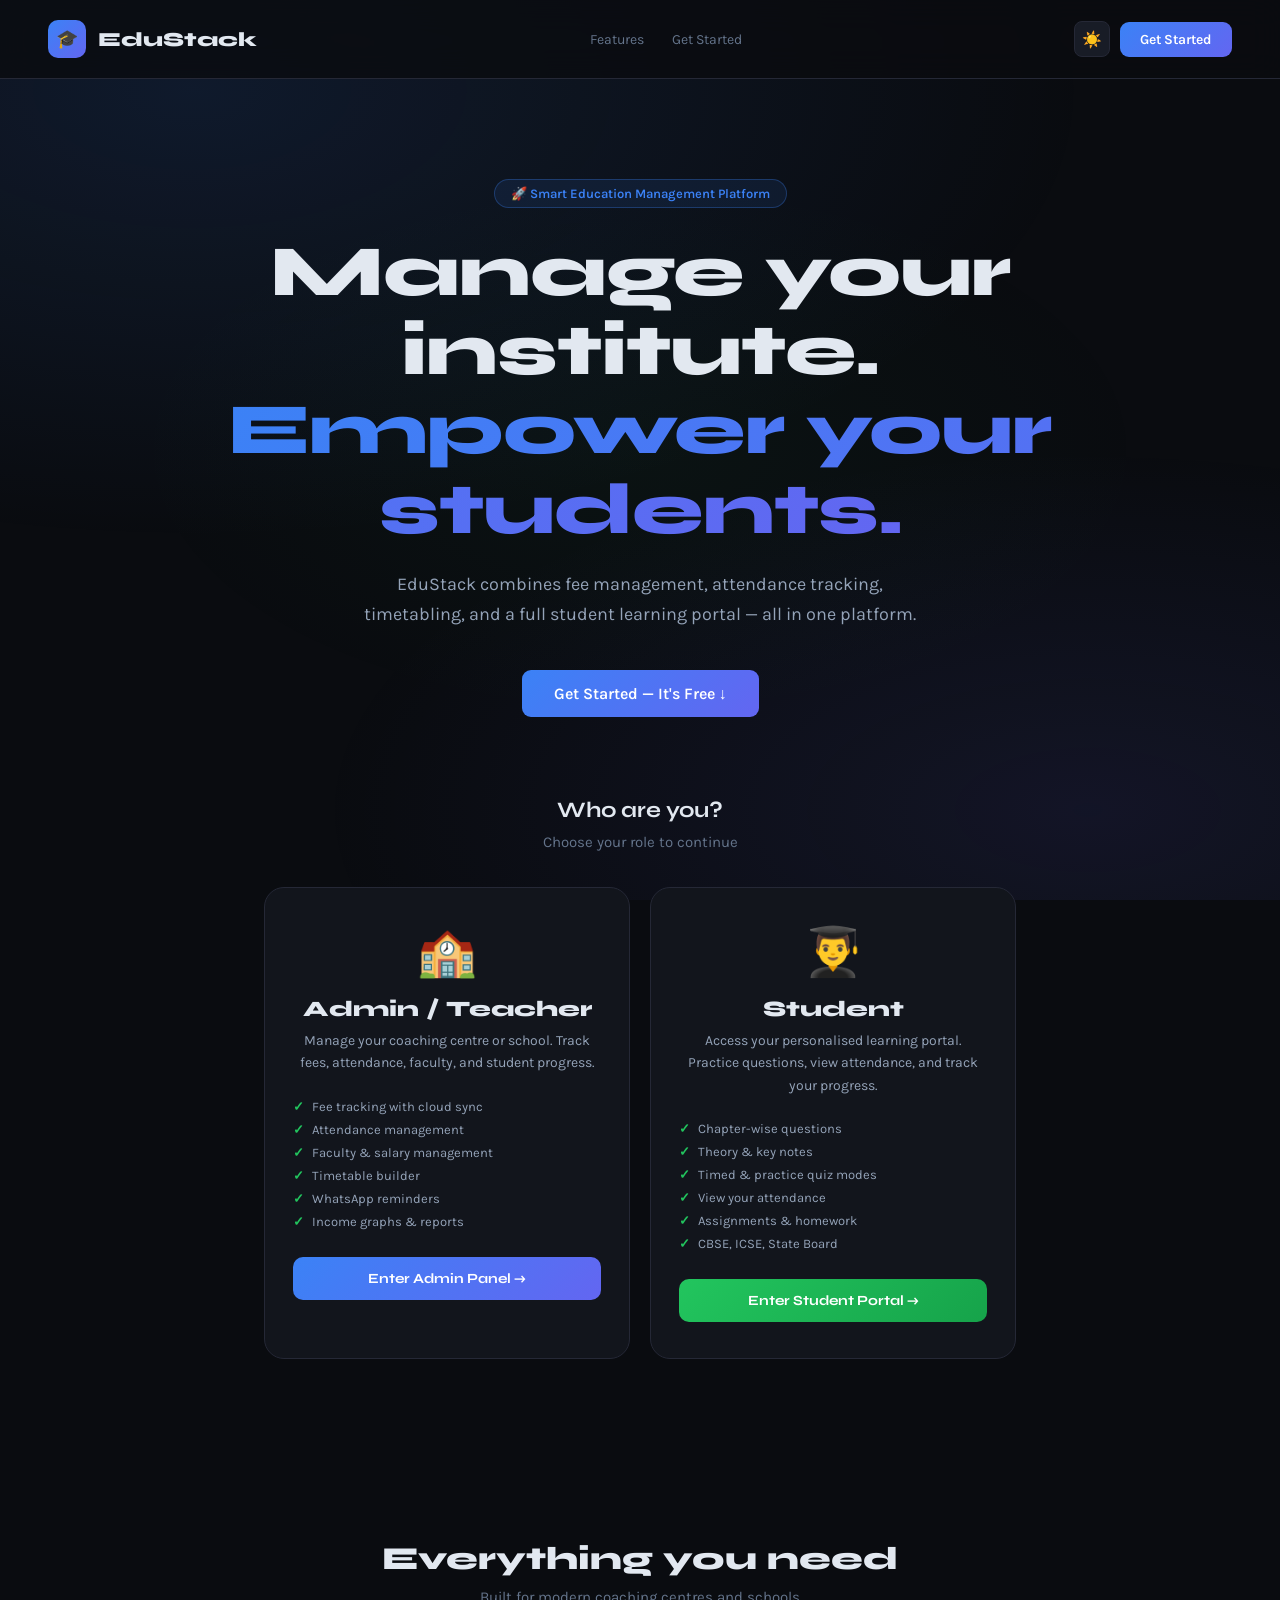
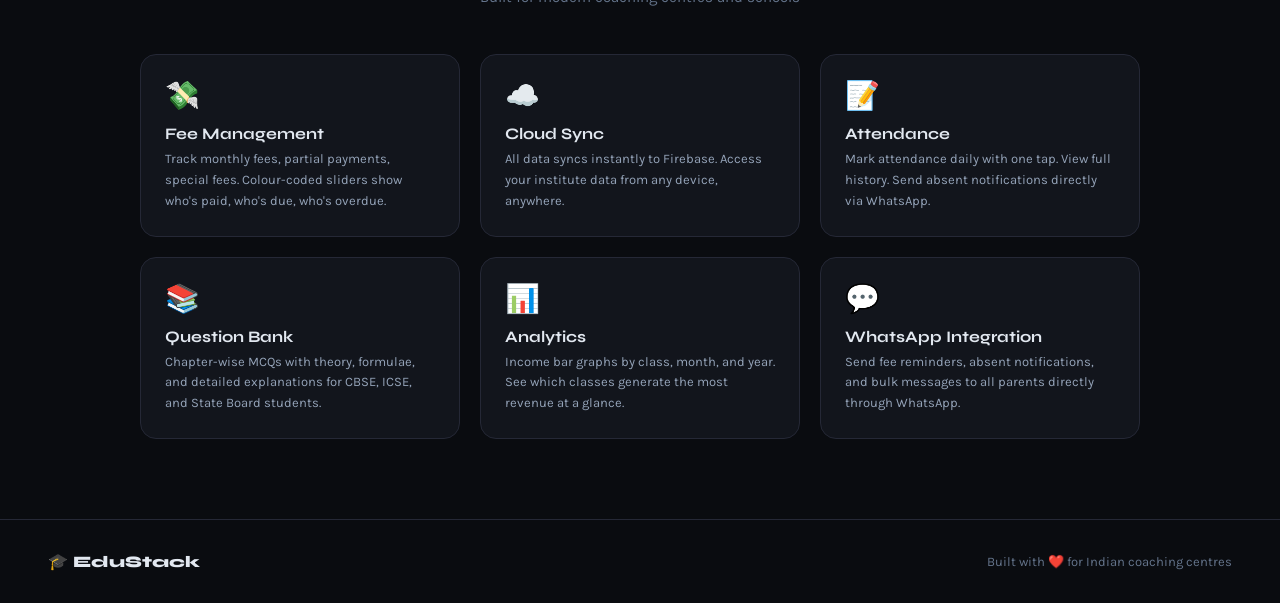
==== commit 05fa2f5c: "updated project with new code" ====
--- a/index.html
+++ b/index.html
@@ -3,437 +3,254 @@
 <head>
   <meta charset="UTF-8">
   <meta name="viewport" content="width=device-width, initial-scale=1.0">
-  <title>FeeStacks — Student Fee Manager</title>
-  <meta name="description" content="FeeStacks — Smart student fee management for tutors and coaching centres.">
-  <meta name="theme-color" content="#0a0c10">
+  <title>EduStack — Smart Learning & Fee Management</title>
   <link href="https://fonts.googleapis.com/css2?family=Syne:wght@400;600;700;800&family=Karla:wght@300;400;500;600&display=swap" rel="stylesheet">
-  <link rel="stylesheet" href="css/base.css">
-  <link rel="stylesheet" href="css/sidebar.css">
-  <link rel="stylesheet" href="css/newfeatures.css">
-  <link rel="stylesheet" href="css/app.css">
-  <link rel="stylesheet" href="css/components.css">
-<style>
-  .sync-dot.error { background: var(--red); box-shadow: 0 0 6px rgba(239,68,68,.5); }
-  .sync-status { cursor: help; }
-</style>
+  <style>
+    :root {
+      --bg:      #0a0c10;
+      --surf:    #12151c;
+      --surf2:   #181c26;
+      --border:  #252836;
+      --accent:  #3b82f6;
+      --accent-g:linear-gradient(135deg,#3b82f6,#6366f1);
+      --green:   #22c55e;
+      --text:    #e2e8f0;
+      --muted:   #64748b;
+      --muted2:  #94a3b8;
+      --font-d: 'Syne', sans-serif;
+      --font-b: 'Karla', sans-serif;
+    }
+    [data-theme="light"] {
+      --bg:#f1f5f9; --surf:#fff; --surf2:#f8fafc;
+      --border:#e2e8f0; --text:#0f172a; --muted:#64748b; --muted2:#475569;
+    }
+    *{margin:0;padding:0;box-sizing:border-box;}
+    body { background:var(--bg); color:var(--text); font-family:var(--font-b); min-height:100vh; overflow-x:hidden; }
+
+    /* Animated background */
+    body::before {
+      content:''; position:fixed; inset:0; pointer-events:none;
+      background:
+        radial-gradient(ellipse 70% 50% at 15% 10%, rgba(59,130,246,0.12), transparent),
+        radial-gradient(ellipse 60% 40% at 85% 90%, rgba(99,102,241,0.1), transparent),
+        radial-gradient(ellipse 40% 30% at 50% 50%, rgba(34,197,94,0.04), transparent);
+    }
+
+    /* NAV */
+    nav {
+      display:flex; align-items:center; justify-content:space-between;
+      padding:20px 48px; position:sticky; top:0; z-index:100;
+      background:rgba(10,12,16,.8); backdrop-filter:blur(16px);
+      border-bottom:1px solid var(--border);
+    }
+    .nav-logo { display:flex; align-items:center; gap:12px; }
+    .nav-logo-icon { width:38px; height:38px; border-radius:10px; background:var(--accent-g); display:flex; align-items:center; justify-content:center; font-size:18px; }
+    .nav-logo-name { font-family:var(--font-d); font-size:20px; font-weight:800; }
+    .nav-links { display:flex; gap:28px; }
+    .nav-link { color:var(--muted); font-size:14px; text-decoration:none; transition:color .2s; cursor:pointer; }
+    .nav-link:hover { color:var(--text); }
+    .nav-cta {
+      background:var(--accent-g); color:#fff; border:none; border-radius:9px;
+      padding:9px 20px; font-family:var(--font-b); font-size:14px; font-weight:600;
+      cursor:pointer; transition:opacity .2s;
+    }
+    .nav-cta:hover { opacity:.88; }
+
+    /* HERO */
+    .hero {
+      text-align:center; padding:100px 24px 80px;
+      position:relative; z-index:1;
+    }
+    .hero-badge {
+      display:inline-flex; align-items:center; gap:8px;
+      background:rgba(59,130,246,.1); border:1px solid rgba(59,130,246,.3);
+      border-radius:100px; padding:6px 16px; font-size:13px; color:var(--accent);
+      font-weight:600; margin-bottom:24px;
+    }
+    .hero-title {
+      font-family:var(--font-d); font-size:clamp(36px,6vw,72px); font-weight:800;
+      line-height:1.1; margin-bottom:20px; letter-spacing:-1px;
+    }
+    .hero-title .grad {
+      background:var(--accent-g); -webkit-background-clip:text;
+      -webkit-text-fill-color:transparent; background-clip:text;
+    }
+    .hero-sub {
+      font-size:18px; color:var(--muted2); max-width:560px; margin:0 auto 40px;
+      line-height:1.7;
+    }
+
+    /* ROLE CARDS */
+    .role-section {
+      padding:0 24px 100px; position:relative; z-index:1;
+      max-width:800px; margin:0 auto;
+    }
+    .role-title { text-align:center; font-family:var(--font-d); font-size:22px; font-weight:700; margin-bottom:10px; }
+    .role-sub { text-align:center; font-size:15px; color:var(--muted); margin-bottom:36px; }
+    .role-cards { display:grid; grid-template-columns:1fr 1fr; gap:20px; }
+
+    .role-card {
+      background:var(--surf); border:1.5px solid var(--border);
+      border-radius:20px; padding:36px 28px; cursor:pointer;
+      transition:all .3s; text-align:center; text-decoration:none; color:var(--text);
+      display:block; position:relative; overflow:hidden;
+    }
+    .role-card::before {
+      content:''; position:absolute; inset:0; opacity:0;
+      transition:opacity .3s;
+    }
+    .role-card.admin::before { background:linear-gradient(135deg,rgba(59,130,246,.08),rgba(99,102,241,.08)); }
+    .role-card.student::before { background:linear-gradient(135deg,rgba(34,197,94,.08),rgba(56,189,248,.08)); }
+    .role-card:hover { transform:translateY(-4px); }
+    .role-card.admin:hover  { border-color:rgba(59,130,246,.5); }
+    .role-card.student:hover { border-color:rgba(34,197,94,.5); }
+    .role-card:hover::before { opacity:1; }
+
+    .role-icon { font-size:48px; margin-bottom:16px; display:block; }
+    .role-name { font-family:var(--font-d); font-size:22px; font-weight:800; margin-bottom:8px; }
+    .role-desc { font-size:14px; color:var(--muted2); line-height:1.6; margin-bottom:24px; }
+    .role-features { list-style:none; text-align:left; display:flex; flex-direction:column; gap:8px; margin-bottom:28px; }
+    .role-features li { display:flex; align-items:center; gap:8px; font-size:13px; color:var(--muted2); }
+    .role-features li::before { content:'✓'; color:var(--green); font-weight:700; flex-shrink:0; }
+    .role-btn {
+      display:block; width:100%; padding:13px; border-radius:10px;
+      font-family:var(--font-d); font-size:14px; font-weight:700;
+      border:none; cursor:pointer; transition:opacity .2s;
+    }
+    .role-btn.admin-btn { background:var(--accent-g); color:#fff; }
+    .role-btn.student-btn { background:linear-gradient(135deg,#22c55e,#16a34a); color:#fff; }
+    .role-btn:hover { opacity:.88; }
+
+    /* FEATURES SECTION */
+    .features { padding:80px 24px; position:relative; z-index:1; }
+    .features-inner { max-width:1000px; margin:0 auto; }
+    .features-title { text-align:center; font-family:var(--font-d); font-size:32px; font-weight:800; margin-bottom:10px; }
+    .features-sub { text-align:center; color:var(--muted); margin-bottom:48px; font-size:15px; }
+    .features-grid { display:grid; grid-template-columns:repeat(3,1fr); gap:20px; }
+    .feat-card { background:var(--surf); border:1px solid var(--border); border-radius:16px; padding:24px; }
+    .feat-icon { font-size:28px; margin-bottom:12px; }
+    .feat-name { font-family:var(--font-d); font-size:16px; font-weight:700; margin-bottom:6px; }
+    .feat-desc { font-size:13px; color:var(--muted2); line-height:1.6; }
+
+    /* FOOTER */
+    footer { border-top:1px solid var(--border); padding:32px 48px; display:flex; align-items:center; justify-content:space-between; position:relative; z-index:1; }
+    .footer-logo { font-family:var(--font-d); font-size:16px; font-weight:800; }
+    .footer-right { font-size:13px; color:var(--muted); }
+
+    /* Theme toggle */
+    .theme-btn { background:var(--surf2); border:1.5px solid var(--border); border-radius:8px; width:36px; height:36px; cursor:pointer; font-size:16px; display:flex; align-items:center; justify-content:center; }
+
+    @media(max-width:600px) {
+      nav { padding:16px 20px; }
+      .nav-links { display:none; }
+      .hero { padding:60px 20px 50px; }
+      .role-cards { grid-template-columns:1fr; }
+      .features-grid { grid-template-columns:1fr; }
+      footer { flex-direction:column; gap:12px; text-align:center; }
+    }
+  </style>
 </head>
 <body>
 
-<!-- ═══════════════ AUTH SCREEN ═══════════════ -->
-<div id="auth-screen">
-  <div class="auth-card">
-    <div class="auth-logo">
-      <div class="auth-logo-icon">💸</div>
-      <div>
-        <div class="auth-logo-name">FeeStacks</div>
-        <div class="auth-logo-sub">Student Fee Manager</div>
-      </div>
+<nav>
+  <div class="nav-logo">
+    <div class="nav-logo-icon">🎓</div>
+    <div class="nav-logo-name">EduStack</div>
+  </div>
+  <div class="nav-links">
+    <a class="nav-link" href="#features">Features</a>
+    <a class="nav-link" href="#roles">Get Started</a>
+  </div>
+  <div style="display:flex;gap:10px;align-items:center">
+    <button class="theme-btn" id="theme-btn" onclick="toggleLandingTheme()">☀️</button>
+    <button class="nav-cta" onclick="document.getElementById('roles').scrollIntoView({behavior:'smooth'})">Get Started</button>
+  </div>
+</nav>
+
+<!-- HERO -->
+<div class="hero">
+  <div class="hero-badge">🚀 Smart Education Management Platform</div>
+  <h1 class="hero-title">Manage your institute.<br><span class="grad">Empower your students.</span></h1>
+  <p class="hero-sub">EduStack combines fee management, attendance tracking, timetabling, and a full student learning portal — all in one platform.</p>
+  <button class="nav-cta" style="padding:14px 32px;font-size:16px" onclick="document.getElementById('roles').scrollIntoView({behavior:'smooth'})">
+    Get Started — It's Free ↓
+  </button>
+</div>
+
+<!-- ROLE CARDS -->
+<div class="role-section" id="roles">
+  <div class="role-title">Who are you?</div>
+  <div class="role-sub">Choose your role to continue</div>
+  <div class="role-cards">
+
+    <!-- ADMIN -->
+    <a class="role-card admin" href="admin.html">
+      <span class="role-icon">🏫</span>
+      <div class="role-name">Admin / Teacher</div>
+      <p class="role-desc">Manage your coaching centre or school. Track fees, attendance, faculty, and student progress.</p>
+      <ul class="role-features">
+        <li>Fee tracking with cloud sync</li>
+        <li>Attendance management</li>
+        <li>Faculty & salary management</li>
+        <li>Timetable builder</li>
+        <li>WhatsApp reminders</li>
+        <li>Income graphs & reports</li>
+      </ul>
+      <button class="role-btn admin-btn">Enter Admin Panel →</button>
+    </a>
+
+    <!-- STUDENT -->
+    <a class="role-card student" href="student.html">
+      <span class="role-icon">👨‍🎓</span>
+      <div class="role-name">Student</div>
+      <p class="role-desc">Access your personalised learning portal. Practice questions, view attendance, and track your progress.</p>
+      <ul class="role-features">
+        <li>Chapter-wise questions</li>
+        <li>Theory & key notes</li>
+        <li>Timed & practice quiz modes</li>
+        <li>View your attendance</li>
+        <li>Assignments & homework</li>
+        <li>CBSE, ICSE, State Board</li>
+      </ul>
+      <button class="role-btn student-btn">Enter Student Portal →</button>
+    </a>
+
+  </div>
+</div>
+
+<!-- FEATURES -->
+<div class="features" id="features">
+  <div class="features-inner">
+    <div class="features-title">Everything you need</div>
+    <div class="features-sub">Built for modern coaching centres and schools</div>
+    <div class="features-grid">
+      <div class="feat-card"><div class="feat-icon">💸</div><div class="feat-name">Fee Management</div><div class="feat-desc">Track monthly fees, partial payments, special fees. Colour-coded sliders show who's paid, who's due, who's overdue.</div></div>
+      <div class="feat-card"><div class="feat-icon">☁️</div><div class="feat-name">Cloud Sync</div><div class="feat-desc">All data syncs instantly to Firebase. Access your institute data from any device, anywhere.</div></div>
+      <div class="feat-card"><div class="feat-icon">📝</div><div class="feat-name">Attendance</div><div class="feat-desc">Mark attendance daily with one tap. View full history. Send absent notifications directly via WhatsApp.</div></div>
+      <div class="feat-card"><div class="feat-icon">📚</div><div class="feat-name">Question Bank</div><div class="feat-desc">Chapter-wise MCQs with theory, formulae, and detailed explanations for CBSE, ICSE, and State Board students.</div></div>
+      <div class="feat-card"><div class="feat-icon">📊</div><div class="feat-name">Analytics</div><div class="feat-desc">Income bar graphs by class, month, and year. See which classes generate the most revenue at a glance.</div></div>
+      <div class="feat-card"><div class="feat-icon">💬</div><div class="feat-name">WhatsApp Integration</div><div class="feat-desc">Send fee reminders, absent notifications, and bulk messages to all parents directly through WhatsApp.</div></div>
     </div>
-
-    <button class="btn-google" onclick="doGoogleLogin()">
-      <img src="https://www.gstatic.com/firebasejs/ui/2.0.0/images/auth/google.svg" alt="G">
-      Continue with Google
-    </button>
-
-    <div class="auth-divider"><span>or use email</span></div>
-
-    <div class="auth-tabs">
-      <button class="auth-tab active" onclick="switchAuthTab('login',this)">Sign In</button>
-      <button class="auth-tab" onclick="switchAuthTab('signup',this)">Create Account</button>
-    </div>
-
-    <div id="auth-login">
-      <div class="fg"><label>Email</label><input class="fi" type="email" id="login-email" placeholder="you@example.com"></div>
-      <div class="fg"><label>Password</label><input class="fi" type="password" id="login-pass" placeholder="••••••••"></div>
-      <button class="btn-primary" onclick="doLogin()">Sign In</button>
-    </div>
-    <div id="auth-signup" style="display:none">
-      <div class="fg"><label>Email</label><input class="fi" type="email" id="signup-email" placeholder="you@example.com"></div>
-      <div class="fg"><label>Password</label><input class="fi" type="password" id="signup-pass" placeholder="min 6 characters"></div>
-      <button class="btn-primary" onclick="doSignup()">Create Account</button>
-    </div>
-
-    <div class="auth-divider"><span>or</span></div>
-    <button class="btn-offline" onclick="goOffline()">Continue Offline</button>
-    <p class="auth-note">Offline mode stores data only on this device.<br>Sign in to sync across devices.</p>
   </div>
 </div>
 
-<!-- ═══════════════ APP SCREEN ═══════════════ -->
-<div id="app-screen">
-<div id="app-layout">
-
-  <!-- SIDEBAR -->
-  <div id="sidebar">
-    <div class="sidebar-logo">
-      <div class="sidebar-logo-icon">💸</div>
-      <div class="sidebar-logo-name">FeeStacks</div>
-    </div>
-    <div class="sidebar-nav">
-      <button class="nav-item active" data-page="students" onclick="navigateTo('students')">
-        <span class="nav-icon">👨‍🎓</span><span class="nav-label">Students</span>
-      </button>
-      <button class="nav-item" data-page="faculty" onclick="navigateTo('faculty')">
-        <span class="nav-icon">👩‍🏫</span><span class="nav-label">Faculty</span>
-      </button>
-      <button class="nav-item" data-page="attendance" onclick="navigateTo('attendance')">
-        <span class="nav-icon">📝</span><span class="nav-label">Attendance</span>
-      </button>
-      <button class="nav-item" data-page="timetable" onclick="navigateTo('timetable')">
-        <span class="nav-icon">📅</span><span class="nav-label">Timetable</span>
-      </button>
-      <button class="nav-item" data-page="programs" onclick="navigateTo('programs')">
-        <span class="nav-icon">🎓</span><span class="nav-label">Special Programs</span>
-      </button>
-      <button class="nav-item" data-page="graph" onclick="navigateTo('graph')">
-        <span class="nav-icon">📊</span><span class="nav-label">Graph</span>
-      </button>
-      <button class="nav-item" data-page="timetable" onclick="navigateTo('timetable')">
-        <span class="nav-icon">📅</span><span class="nav-label">Timetable</span>
-      </button>
-      <button class="nav-item" data-page="settings" onclick="navigateTo('settings')">
-        <span class="nav-icon">⚙️</span><span class="nav-label">Settings</span>
-      </button>
-    </div>
-  </div>
-
-  <!-- MAIN AREA -->
-  <div class="app-main">
-
-    <!-- TOP NAV -->
-    <nav id="main-nav">
-      <div class="nav-logo" style="gap:8px">
-        <button onclick="toggleSidebar()" style="background:none;border:none;cursor:pointer;font-size:18px;color:var(--muted);padding:4px">☰</button>
-        <div id="page-title" style="font-family:var(--font-d);font-size:16px;font-weight:700;color:var(--muted2)">Students</div>
-      </div>
-      <div class="nav-right">
-        <button id="theme-toggle" onclick="toggleTheme()" title="Toggle theme">☀️</button>
-        <div class="sync-status" id="sync-wrap" style="cursor:help">
-          <div class="sync-dot" id="sync-dot"></div>
-          <span id="sync-label">Offline</span>
-        </div>
-        <div class="user-chip" id="user-chip" style="display:none">
-          <span>👤</span><span id="user-email-label"></span>
-        </div>
-        <button class="btn-logout" onclick="doLogout()">Sign Out</button>
-      </div>
-    </nav>
-
-    <!-- ═══ STUDENTS PAGE ═══ -->
-    <div id="page-students" class="page">
-      <div class="summary-strip">
-        <div class="sum-card" style="animation-delay:.05s"><div class="sum-label">Total Students</div><div class="sum-val" id="s-total">0</div><div class="sum-sub">enrolled</div></div>
-        <div class="sum-card" style="animation-delay:.1s"><div class="sum-label">Collected (All Time)</div><div class="sum-val green" id="s-collected">₹0</div><div class="sum-sub">total received</div></div>
-        <div class="sum-card" style="animation-delay:.15s"><div class="sum-label">Outstanding</div><div class="sum-val red" id="s-pending">₹0</div><div class="sum-sub">fees due</div></div>
-        <div class="sum-card" style="animation-delay:.2s"><div class="sum-label">Overdue (2+ mo)</div><div class="sum-val yellow" id="s-overdue">0</div><div class="sum-sub">students</div></div>
-      </div>
-      <div class="main-grid">
-        <!-- List -->
-        <div>
-          <div class="panel">
-            <div class="panel-head">
-              <div class="panel-title">All Students</div>
-              <span id="list-count" class="list-count">0 students</span>
-            </div>
-            <div class="panel-body">
-              <!-- MESSAGE ALL BAR -->
-              <div class="msg-all-bar">
-                <button class="btn-msg-all" onclick="openMessageAll('all')">💬 Message All Students</button>
-                <button class="btn-msg-all dues" onclick="openMessageAll('dues')">⚠️ Message Students with Dues</button>
-              </div>
-              <div class="controls">
-                <div class="search-wrap">
-                  <span class="search-icon">🔍</span>
-                  <input type="text" id="search-inp" placeholder="Search by name, class, board…" oninput="renderStudents()">
-                </div>
-                <div class="filter-tabs">
-                  <button class="ftab active" onclick="setFilter('all',this)">All</button>
-                  <button class="ftab" onclick="setFilter('red',this)">Overdue</button>
-                  <button class="ftab" onclick="setFilter('blue',this)">Partial</button>
-                  <button class="ftab" onclick="setFilter('green',this)">Paid</button>
-                </div>
-              </div>
-              <div class="students-list" id="students-list">
-                <div class="empty-state"><div class="empty-icon">📋</div><p>No students yet</p><small>Add a student using the form →</small></div>
-              </div>
-            </div>
-          </div>
-        </div>
-        <!-- Form -->
-        <div>
-          <div class="panel form-sticky">
-            <div class="panel-head"><div class="panel-title">Enroll New Student</div></div>
-            <div class="panel-body">
-              <div class="form-row">
-                <div class="fg"><label>Full Name *</label><input class="fi" type="text" id="f-name" placeholder="e.g. Rahul Sharma"></div>
-                <div class="fg"><label>Phone / Parent</label><input class="fi" type="text" id="f-phone" placeholder="+91 98765 43210"></div>
-              </div>
-              <div class="form-row">
-                <div class="fg"><label>Class *</label>
-                  <select class="fi" id="f-class">
-                    <option value="">Select class</option>
-                    <option>Class 1</option><option>Class 2</option><option>Class 3</option><option>Class 4</option><option>Class 5</option><option>Class 6</option><option>Class 7</option><option>Class 8</option><option>Class 9</option><option>Class 10</option><option>Class 11</option><option>Class 12</option><option>College / Other</option>
-                  </select>
-                </div>
-                <div class="fg"><label>Board *</label>
-                  <select class="fi" id="f-board">
-                    <option value="">Select board</option>
-                    <option>CBSE</option><option>ICSE</option><option>State Board</option><option>IB</option><option>IGCSE</option><option>Other</option>
-                  </select>
-                </div>
-              </div>
-              <div class="fg"><label>School Name</label><input class="fi" type="text" id="f-school" placeholder="e.g. Delhi Public School"></div>
-              <div class="form-row">
-                <div class="fg"><label>Subject / Course</label><input class="fi" type="text" id="f-course" placeholder="e.g. Physics, Maths"></div>
-                <div class="fg"><label>Joining Date *</label><input class="fi" type="date" id="f-date"></div>
-              </div>
-              <div class="fg"><label>Monthly Fee (₹) *</label>
-                <div class="pfx-wrap"><span class="pfx">₹</span><input class="fi pfx-input" type="number" id="f-fee" placeholder="e.g. 2500" min="0"></div>
-              </div>
-              <div class="fg"><label>Enrollment Type</label>
-                <select class="fi" id="f-progtype">
-                  <option value="regular">Regular Class</option>
-                  <option value="summer">Summer Program</option>
-                  <option value="winter">Winter Program</option>
-                  <option value="both">Regular + Special Program</option>
-                </select>
-              </div>
-              <div class="section-sep">One-Time Special Fees <span style="font-weight:400;text-transform:none;letter-spacing:0">(optional)</span></div>
-              <div class="special-fees-list" id="form-sf-list"></div>
-              <div class="sf-add-row">
-                <input class="fi sf-fi" type="text" id="sf-name-inp" placeholder="Label (e.g. Books, Kit)">
-                <input class="fi sf-fi sf-amt-inp" type="number" id="sf-amt-inp" placeholder="₹ Amt" min="0">
-                <button class="btn-add-sf" onclick="addFormSF()">+ Add</button>
-              </div>
-              <button class="btn-primary" style="margin-top:18px" onclick="addStudent()">+ Enroll Student</button>
-            </div>
-          </div>
-        </div>
-      </div>
-    </div>
-
-    <!-- ═══ FACULTY PAGE ═══ -->
-    <div id="page-faculty" class="page" style="display:none">
-      <div class="fac-summary-strip">
-        <div class="sum-card"><div class="sum-label">Total Teachers</div><div class="sum-val" id="fac-total">0</div><div class="sum-sub">faculty</div></div>
-        <div class="sum-card"><div class="sum-label">Monthly Payroll</div><div class="sum-val yellow" id="fac-total-sal">₹0</div><div class="sum-sub">total salaries</div></div>
-        <div class="sum-card"><div class="sum-label">Paid This Month</div><div class="sum-val green" id="fac-paid-sal">₹0</div><div class="sum-sub">salaries paid</div></div>
-        <div class="sum-card"><div class="sum-label">Still Due</div><div class="sum-val red" id="fac-due-sal">₹0</div><div class="sum-sub">unpaid salaries</div></div>
-      </div>
-      <div class="main-grid">
-        <div>
-          <div class="panel">
-            <div class="panel-head"><div class="panel-title">Faculty</div></div>
-            <div class="panel-body">
-              <div class="faculty-list" id="faculty-list">
-                <div class="empty-state"><div class="empty-icon">👩‍🏫</div><p>No faculty added yet</p><small>Add teachers using the form →</small></div>
-              </div>
-            </div>
-          </div>
-        </div>
-        <div>
-          <div class="panel form-sticky">
-            <div class="panel-head"><div class="panel-title">Add Teacher</div></div>
-            <div class="panel-body">
-              <div class="form-row">
-                <div class="fg"><label>Full Name *</label><input class="fi" type="text" id="fac-name" placeholder="e.g. Priya Nair"></div>
-                <div class="fg"><label>Phone</label><input class="fi" type="text" id="fac-phone" placeholder="+91 98765 43210"></div>
-              </div>
-              <div class="form-row">
-                <div class="fg"><label>Monthly Salary *</label>
-                  <div class="pfx-wrap"><span class="pfx">₹</span><input class="fi pfx-input" type="number" id="fac-salary" placeholder="e.g. 20000" min="0"></div>
-                </div>
-                <div class="fg"><label>Joining Date *</label><input class="fi" type="date" id="fac-date"></div>
-              </div>
-              <div class="fg"><label>Qualification</label><input class="fi" type="text" id="fac-qual" placeholder="e.g. M.Sc Physics, B.Ed"></div>
-              <div class="section-sep">Subjects / Classes</div>
-              <div class="subject-tags-wrap" id="faculty-subject-tags"></div>
-              <div class="subject-inp-row">
-                <input class="fi" type="text" id="fac-subject-inp" placeholder="e.g. Class 9 Physics" onkeydown="if(event.key==='Enter'){addFacultySubject();event.preventDefault();}">
-                <button onclick="addFacultySubject()">+ Add</button>
-              </div>
-              <button class="btn-primary" style="margin-top:18px" onclick="addFaculty()">+ Add Teacher</button>
-            </div>
-          </div>
-        </div>
-      </div>
-    </div>
-
-    <!-- ═══ PROGRAMS PAGE ═══ -->
-    <div id="page-programs" class="page" style="display:none">
-      <div class="main-grid">
-        <div>
-          <div class="panel">
-            <div class="panel-head"><div class="panel-title">Special Programs</div></div>
-            <div class="panel-body">
-              <div class="programs-list" id="programs-list">
-                <div class="empty-state"><div class="empty-icon">🎓</div><p>No programs yet</p><small>Create a special program using the form →</small></div>
-              </div>
-            </div>
-          </div>
-        </div>
-        <div>
-          <div class="panel form-sticky">
-            <div class="panel-head"><div class="panel-title">Create Program</div></div>
-            <div class="panel-body">
-              <div class="fg"><label>Program Name *</label><input class="fi" type="text" id="prog-name" placeholder="e.g. Summer Bootcamp 2025"></div>
-              <div class="fg"><label>Program Fee (₹) *</label>
-                <div class="pfx-wrap"><span class="pfx">₹</span><input class="fi pfx-input" type="number" id="prog-fee" placeholder="e.g. 5000" min="0"></div>
-              </div>
-              <div class="section-sep">Program Duration</div>
-              <div class="form-row">
-                <div class="fg"><label>Start Month</label>
-                  <select class="fi" id="prog-start-month">
-                    <option value="">Month</option>
-                    <option value="1">January</option><option value="2">February</option><option value="3">March</option><option value="4">April</option><option value="5">May</option><option value="6">June</option><option value="7">July</option><option value="8">August</option><option value="9">September</option><option value="10">October</option><option value="11">November</option><option value="12">December</option>
-                  </select>
-                </div>
-                <div class="fg"><label>Start Year</label><input class="fi" type="number" id="prog-start-year" placeholder="e.g. 2025" min="2020" max="2035"></div>
-              </div>
-              <div class="form-row">
-                <div class="fg"><label>End Month</label>
-                  <select class="fi" id="prog-end-month">
-                    <option value="">Month</option>
-                    <option value="1">January</option><option value="2">February</option><option value="3">March</option><option value="4">April</option><option value="5">May</option><option value="6">June</option><option value="7">July</option><option value="8">August</option><option value="9">September</option><option value="10">October</option><option value="11">November</option><option value="12">December</option>
-                  </select>
-                </div>
-                <div class="fg"><label>End Year</label><input class="fi" type="number" id="prog-end-year" placeholder="e.g. 2025" min="2020" max="2035"></div>
-              </div>
-              <div class="fg"><label>Description (optional)</label><input class="fi" type="text" id="prog-desc" placeholder="Brief description…"></div>
-              <button class="btn-primary" style="margin-top:6px" onclick="addProgram()">+ Create Program</button>
-            </div>
-          </div>
-        </div>
-      </div>
-    </div>
-
-    <!-- ═══ GRAPH PAGE ═══ -->
-    <div id="page-graph" class="page" style="display:none">
-      <div class="graph-controls">
-        <button class="graph-tab active" onclick="setGraphMode('current',this)">This Month</button>
-        <button class="graph-tab" onclick="setGraphMode('3months',this)">Last 3 Months</button>
-        <button class="graph-tab" onclick="setGraphMode('6months',this)">Last 6 Months</button>
-        <button class="graph-tab" onclick="setGraphMode('year',this)">Last 12 Months</button>
-      </div>
-      <div class="graph-canvas-wrap">
-        <canvas id="revenue-chart"></canvas>
-      </div>
-    </div>
-
-    <!-- ═══ ATTENDANCE PAGE ═══ -->
-    <div id="page-attendance" class="page" style="display:none">
-      <div class="att-controls-bar">
-        <div class="att-date-nav">
-          <button onclick="changeAttendanceDate(-1)">◀</button>
-          <span id="att-date-display">Today</span>
-          <button onclick="changeAttendanceDate(1)">▶</button>
-        </div>
-        <input type="date" class="att-date-picker" id="att-date-inp"
-          onchange="goToAttendanceDate(this.value)">
-      </div>
-      <div id="att-summary"></div>
-      <div id="att-class-filter"></div>
-      <div id="attendance-list"></div>
-    </div>
-
-    <!-- ═══ TIMETABLE PAGE ═══ -->
-    <div id="page-timetable" class="page" style="display:none">
-      <!-- Setup Panel -->
-      <div class="tt-setup-panel">
-        <div class="tt-setup-title">⚙️ Institution Setup</div>
-
-        <div class="fg"><label>Working Days</label>
-          <div class="tt-days-wrap" id="tt-days-wrap"></div>
-        </div>
-
-        <div class="fg"><label>Institution Timings</label>
-          <div class="tt-timing-row">
-            <span style="color:var(--muted);font-size:14px">Opens</span>
-            <input type="time" class="tt-time-inp" id="tt-start" value="09:00">
-            <span style="color:var(--muted);font-size:14px">Closes</span>
-            <input type="time" class="tt-time-inp" id="tt-end" value="18:00">
-            <button class="btn-add-sf" onclick="saveTimetableTimings()">Save Timings</button>
-          </div>
-        </div>
-
-        <div class="fg"><label>Periods</label>
-          <div id="tt-periods-list"></div>
-          <div class="tt-add-period-row">
-            <input type="time" id="tt-period-start">
-            <span style="color:var(--muted);font-size:13px">to</span>
-            <input type="time" id="tt-period-end">
-            <input type="text" id="tt-period-label" placeholder="Period name (e.g. Period 1)">
-            <button class="btn-add-sf" onclick="addPeriod()">+ Add Period</button>
-          </div>
-        </div>
-      </div>
-
-      <!-- Timetable Grid -->
-      <div class="panel">
-        <div class="panel-head"><div class="panel-title">📅 Weekly Timetable</div></div>
-        <div class="panel-body">
-          <div id="tt-grid"></div>
-        </div>
-      </div>
-    </div>
-
-    <!-- ═══ SETTINGS PAGE ═══ -->
-    <div id="page-settings" class="page" style="display:none">
-      <div class="panel" style="max-width:500px">
-        <div class="panel-head"><div class="panel-title">Settings</div></div>
-        <div class="panel-body">
-          <div class="section-sep">Account</div>
-          <div class="detail-grid" id="settings-user-info"></div>
-          <div class="section-sep" style="margin-top:20px">Appearance</div>
-          <div style="display:flex;align-items:center;justify-content:space-between;padding:12px 0;border-bottom:1px solid var(--border)">
-            <div>
-              <div style="font-weight:600;font-size:14px">Theme</div>
-              <div style="font-size:12px;color:var(--muted)">Switch between dark and light mode</div>
-            </div>
-            <button id="theme-toggle-settings" onclick="toggleTheme();renderSettings()" style="background:var(--surf2);border:1.5px solid var(--border2);border-radius:8px;padding:8px 16px;cursor:pointer;font-family:var(--font-b);font-size:13px;color:var(--text)">Toggle Theme</button>
-          </div>
-          <div class="section-sep" style="margin-top:20px">Data</div>
-          <div style="display:flex;align-items:center;justify-content:space-between;padding:12px 0">
-            <div>
-              <div style="font-weight:600;font-size:14px;color:var(--red)">Clear All Data</div>
-              <div style="font-size:12px;color:var(--muted)">Permanently delete all students, faculty and programs</div>
-            </div>
-            <button onclick="if(confirm('Delete ALL data? This is permanent.')){window.students=[];window.faculty=[];window.programs=[];saveAll();toast('All data cleared','red');}" style="background:rgba(239,68,68,.1);border:1.5px solid rgba(239,68,68,.3);border-radius:8px;padding:8px 14px;color:var(--red);font-family:var(--font-b);font-size:13px;cursor:pointer;">Delete All</button>
-          </div>
-          <div style="margin-top:16px">
-            <button class="btn-logout" style="width:100%;padding:12px;border-radius:var(--rad-sm)" onclick="doLogout()">Sign Out</button>
-          </div>
-        </div>
-      </div>
-    </div>
-
-  </div><!-- /app-main -->
-</div><!-- /app-layout -->
-</div><!-- /app-screen -->
-
-<!-- TOAST -->
-<div class="toast" id="toast"><span id="toast-icon"></span><span id="toast-msg"></span></div>
-
-<!-- SCRIPTS -->
-<script src="js/utils.js"></script>
-  <script src="js/storage.js"></script>
-  <script src="js/students.js"></script>
-  <script src="js/faculty.js"></script>
-  <script src="js/programs.js"></script>
-  <script src="js/attendance.js"></script>
-  <script src="js/timetable.js"></script>
-  <script src="js/messageall.js"></script>
-  <script src="js/render.js"></script>
-  <script src="js/nav.js"></script>
-  <script src="js/auth.js"></script>
-  <script type="module" src="js/firebase-init.js"></script>
+<footer>
+  <div class="footer-logo">🎓 EduStack</div>
+  <div class="footer-right">Built with ❤️ for Indian coaching centres</div>
+</footer>
+
 <script>
-  document.addEventListener("DOMContentLoaded", () => {
-    ["f-date","fac-date"].forEach(id => {
-      const el=document.getElementById(id); if(el) el.valueAsDate=new Date();
-    });
-    loadTheme();
-  });
+function toggleLandingTheme() {
+  const cur = document.documentElement.getAttribute("data-theme")||"dark";
+  const next = cur==="dark"?"light":"dark";
+  document.documentElement.setAttribute("data-theme", next);
+  localStorage.setItem("feestacks_theme", next);
+  document.getElementById("theme-btn").textContent = next==="dark"?"☀️":"🌙";
+}
+// Apply saved theme
+const t = localStorage.getItem("feestacks_theme")||"dark";
+document.documentElement.setAttribute("data-theme", t);
+document.getElementById("theme-btn").textContent = t==="dark"?"☀️":"🌙";
 </script>
 </body>
 </html>
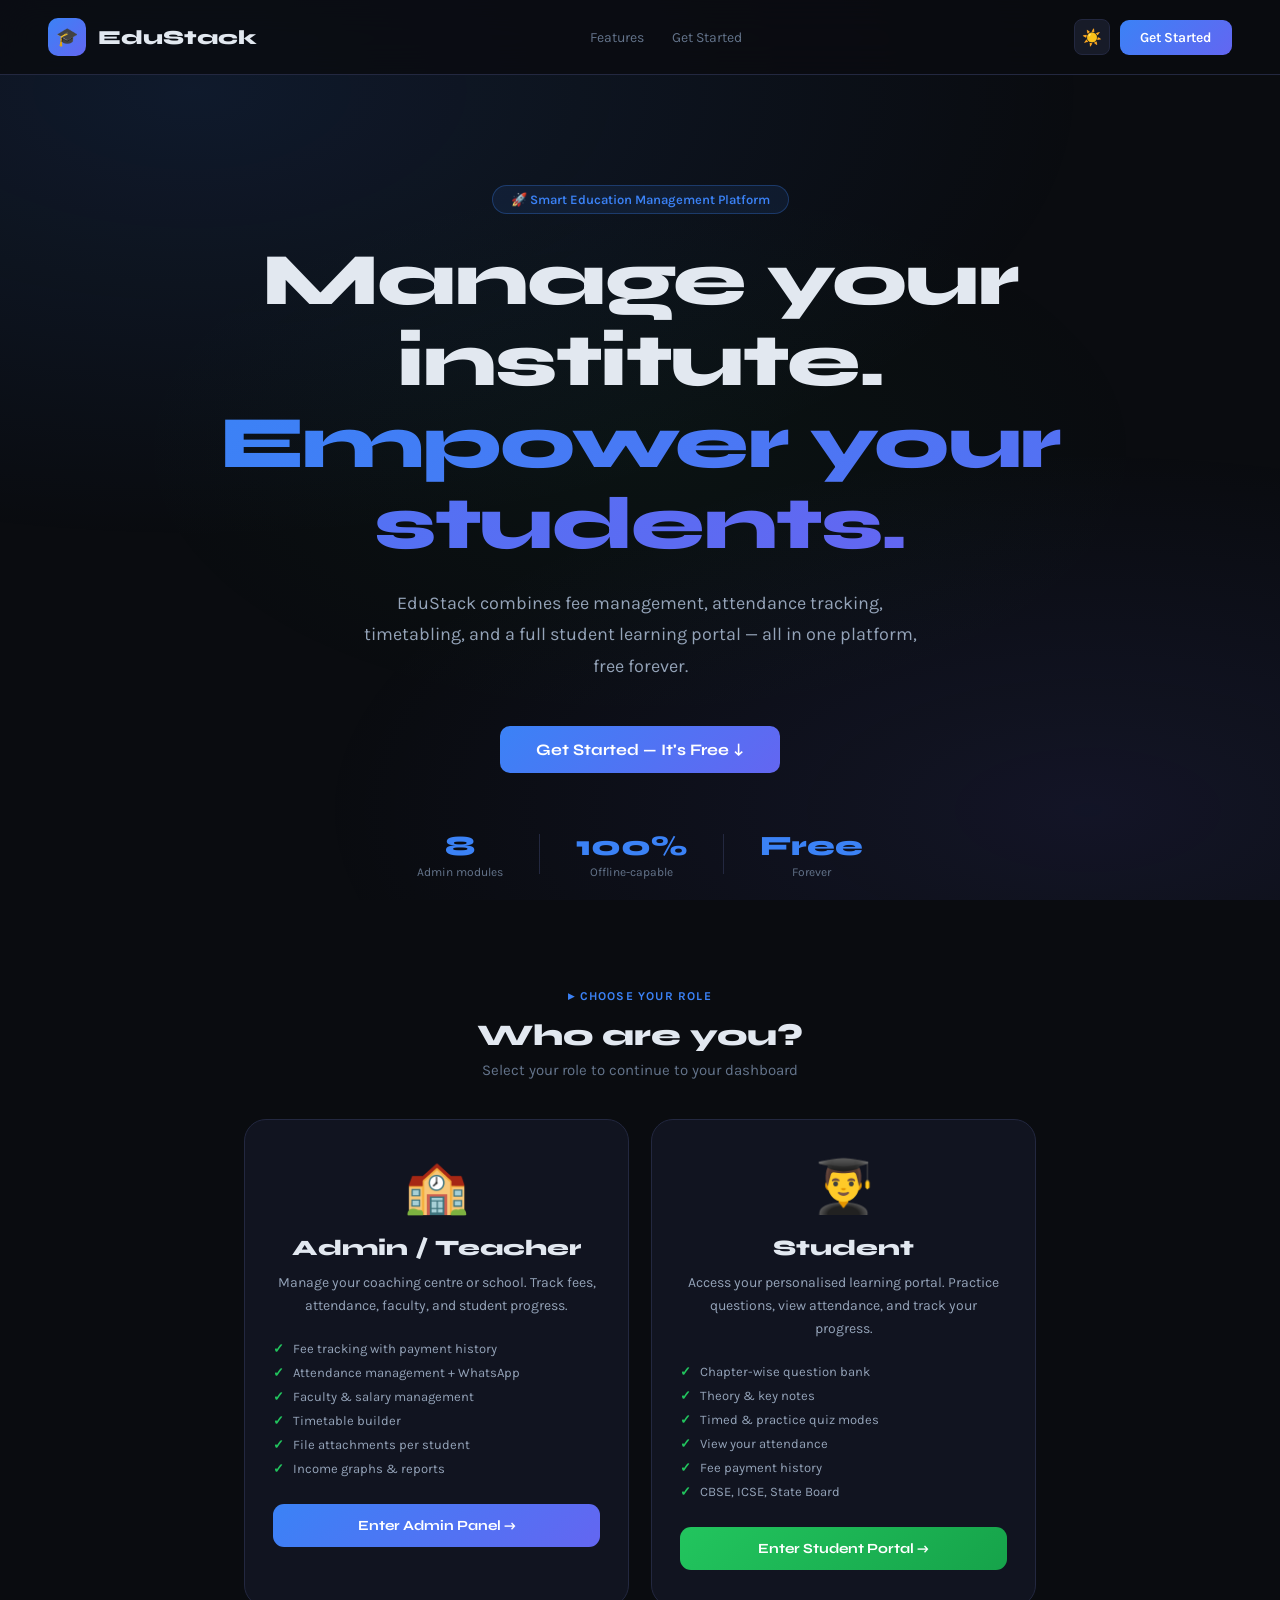
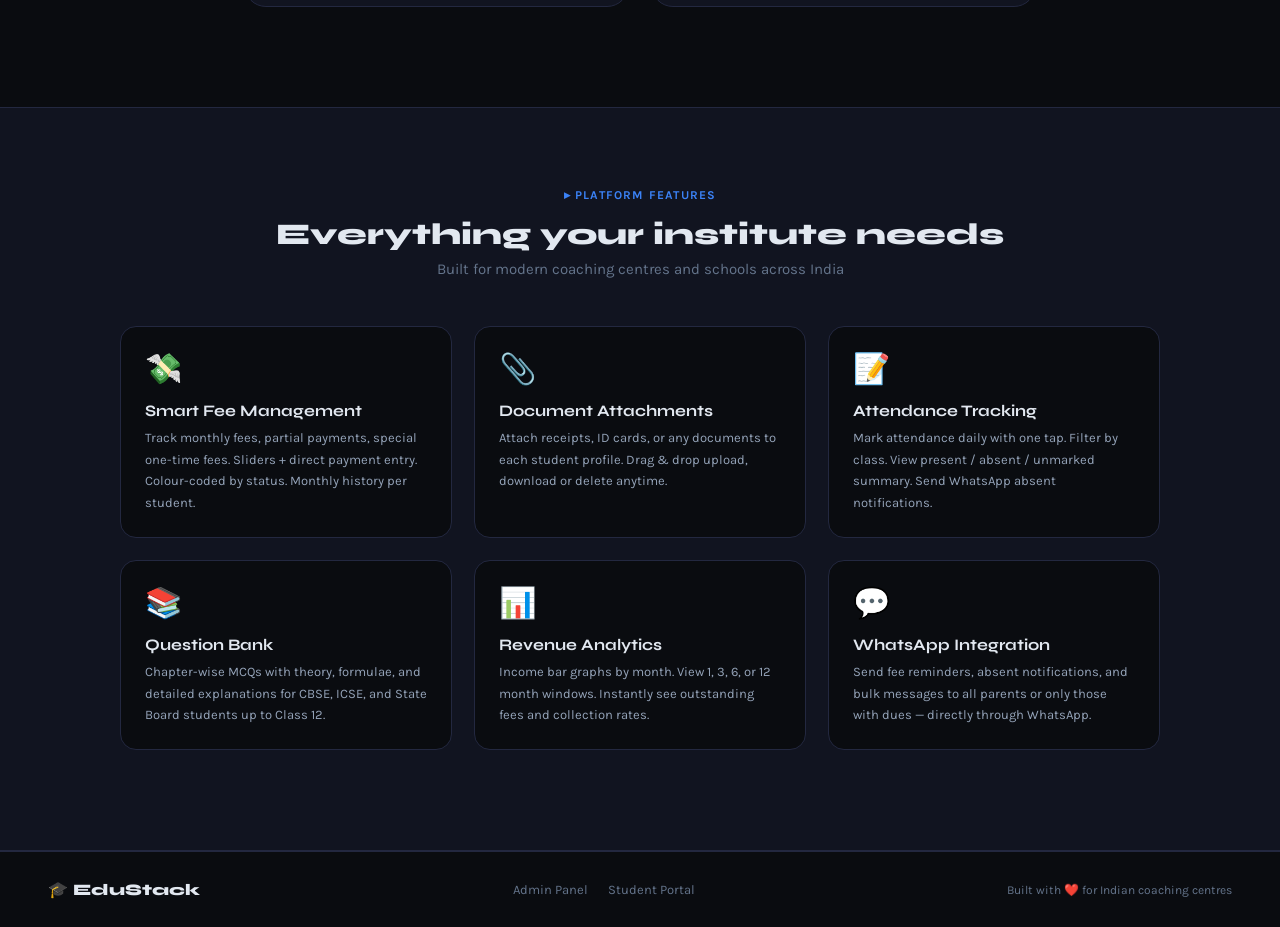
==== commit 38a39d4b: "Updated project with new code" ====
--- a/index.html
+++ b/index.html
@@ -4,154 +4,218 @@
   <meta charset="UTF-8">
   <meta name="viewport" content="width=device-width, initial-scale=1.0">
   <title>EduStack — Smart Learning & Fee Management</title>
+  <meta name="description" content="EduStack — Fee management, attendance, timetabling, and a full student learning portal for modern coaching centres.">
   <link href="https://fonts.googleapis.com/css2?family=Syne:wght@400;600;700;800&family=Karla:wght@300;400;500;600&display=swap" rel="stylesheet">
   <style>
     :root {
       --bg:      #0a0c10;
-      --surf:    #12151c;
-      --surf2:   #181c26;
-      --border:  #252836;
+      --surf:    #111420;
+      --surf2:   #171b28;
+      --border:  #232840;
       --accent:  #3b82f6;
-      --accent-g:linear-gradient(135deg,#3b82f6,#6366f1);
+      --indigo:  #6366f1;
       --green:   #22c55e;
       --text:    #e2e8f0;
       --muted:   #64748b;
       --muted2:  #94a3b8;
-      --font-d: 'Syne', sans-serif;
-      --font-b: 'Karla', sans-serif;
+      --font-d:  'Syne', sans-serif;
+      --font-b:  'Karla', sans-serif;
+      --grad:    linear-gradient(135deg, #3b82f6, #6366f1);
     }
     [data-theme="light"] {
-      --bg:#f1f5f9; --surf:#fff; --surf2:#f8fafc;
+      --bg:#f0f4f8; --surf:#ffffff; --surf2:#f8fafc;
       --border:#e2e8f0; --text:#0f172a; --muted:#64748b; --muted2:#475569;
     }
-    *{margin:0;padding:0;box-sizing:border-box;}
-    body { background:var(--bg); color:var(--text); font-family:var(--font-b); min-height:100vh; overflow-x:hidden; }
-
-    /* Animated background */
+    *, *::before, *::after { margin:0; padding:0; box-sizing:border-box; }
+    body {
+      background:var(--bg); color:var(--text);
+      font-family:var(--font-b); min-height:100vh; overflow-x:hidden;
+      -webkit-font-smoothing:antialiased;
+    }
     body::before {
-      content:''; position:fixed; inset:0; pointer-events:none;
+      content:''; position:fixed; inset:0; pointer-events:none; z-index:0;
       background:
-        radial-gradient(ellipse 70% 50% at 15% 10%, rgba(59,130,246,0.12), transparent),
-        radial-gradient(ellipse 60% 40% at 85% 90%, rgba(99,102,241,0.1), transparent),
-        radial-gradient(ellipse 40% 30% at 50% 50%, rgba(34,197,94,0.04), transparent);
-    }
-
-    /* NAV */
+        radial-gradient(ellipse 70% 50% at 15% 10%, rgba(59,130,246,.12), transparent),
+        radial-gradient(ellipse 60% 40% at 85% 90%, rgba(99,102,241,.1), transparent),
+        radial-gradient(ellipse 40% 30% at 50% 50%, rgba(34,197,94,.04), transparent);
+    }
+
+    /* ─── NAV ─── */
     nav {
       display:flex; align-items:center; justify-content:space-between;
-      padding:20px 48px; position:sticky; top:0; z-index:100;
-      background:rgba(10,12,16,.8); backdrop-filter:blur(16px);
+      padding:18px 48px; position:sticky; top:0; z-index:100;
+      background:rgba(10,12,16,.82); backdrop-filter:blur(18px);
       border-bottom:1px solid var(--border);
     }
+    [data-theme="light"] nav { background:rgba(240,244,248,.88); }
     .nav-logo { display:flex; align-items:center; gap:12px; }
-    .nav-logo-icon { width:38px; height:38px; border-radius:10px; background:var(--accent-g); display:flex; align-items:center; justify-content:center; font-size:18px; }
+    .nav-logo-icon {
+      width:38px; height:38px; border-radius:10px; background:var(--grad);
+      display:flex; align-items:center; justify-content:center; font-size:18px;
+    }
     .nav-logo-name { font-family:var(--font-d); font-size:20px; font-weight:800; }
     .nav-links { display:flex; gap:28px; }
-    .nav-link { color:var(--muted); font-size:14px; text-decoration:none; transition:color .2s; cursor:pointer; }
+    .nav-link { color:var(--muted); font-size:14px; text-decoration:none; transition:color .2s; }
     .nav-link:hover { color:var(--text); }
+    .nav-actions { display:flex; align-items:center; gap:10px; }
+    .theme-btn {
+      background:var(--surf2); border:1.5px solid var(--border);
+      border-radius:8px; width:36px; height:36px; cursor:pointer;
+      font-size:16px; display:flex; align-items:center; justify-content:center;
+    }
     .nav-cta {
-      background:var(--accent-g); color:#fff; border:none; border-radius:9px;
-      padding:9px 20px; font-family:var(--font-b); font-size:14px; font-weight:600;
-      cursor:pointer; transition:opacity .2s;
+      background:var(--grad); color:#fff; border:none; border-radius:9px;
+      padding:9px 20px; font-family:var(--font-b); font-size:14px;
+      font-weight:600; cursor:pointer; transition:opacity .2s;
     }
     .nav-cta:hover { opacity:.88; }
 
-    /* HERO */
+    /* ─── HERO ─── */
     .hero {
-      text-align:center; padding:100px 24px 80px;
+      text-align:center; padding:110px 24px 90px;
       position:relative; z-index:1;
     }
     .hero-badge {
       display:inline-flex; align-items:center; gap:8px;
       background:rgba(59,130,246,.1); border:1px solid rgba(59,130,246,.3);
-      border-radius:100px; padding:6px 16px; font-size:13px; color:var(--accent);
-      font-weight:600; margin-bottom:24px;
+      border-radius:100px; padding:6px 18px; font-size:13px;
+      color:var(--accent); font-weight:600; margin-bottom:26px;
+      animation:fadeUp .6s ease both;
     }
     .hero-title {
-      font-family:var(--font-d); font-size:clamp(36px,6vw,72px); font-weight:800;
-      line-height:1.1; margin-bottom:20px; letter-spacing:-1px;
+      font-family:var(--font-d); font-size:clamp(38px,6vw,74px);
+      font-weight:800; line-height:1.1; margin-bottom:22px;
+      letter-spacing:-1.5px; animation:fadeUp .6s ease .08s both;
     }
     .hero-title .grad {
-      background:var(--accent-g); -webkit-background-clip:text;
+      background:var(--grad); -webkit-background-clip:text;
       -webkit-text-fill-color:transparent; background-clip:text;
     }
     .hero-sub {
-      font-size:18px; color:var(--muted2); max-width:560px; margin:0 auto 40px;
-      line-height:1.7;
-    }
-
-    /* ROLE CARDS */
+      font-size:18px; color:var(--muted2); max-width:560px;
+      margin:0 auto 44px; line-height:1.75;
+      animation:fadeUp .6s ease .16s both;
+    }
+    .hero-cta { animation:fadeUp .6s ease .22s both; display:inline-block; }
+    .hero-cta button {
+      background:var(--grad); color:#fff; border:none; border-radius:10px;
+      padding:14px 36px; font-family:var(--font-d); font-size:16px;
+      font-weight:700; cursor:pointer; transition:opacity .2s, transform .15s;
+    }
+    .hero-cta button:hover { opacity:.88; transform:translateY(-2px); }
+    .hero-stats {
+      display:flex; align-items:center; justify-content:center; gap:36px;
+      margin-top:56px; flex-wrap:wrap; animation:fadeUp .6s ease .3s both;
+    }
+    .hero-stat { text-align:center; }
+    .hero-stat-num { font-family:var(--font-d); font-size:28px; font-weight:800; color:var(--accent); }
+    .hero-stat-lbl { font-size:12px; color:var(--muted); margin-top:2px; }
+    .stat-sep { width:1px; height:40px; background:var(--border); }
+
+    @keyframes fadeUp { from{opacity:0;transform:translateY(14px)} to{opacity:1;transform:none} }
+
+    /* ─── ROLE CARDS ─── */
     .role-section {
-      padding:0 24px 100px; position:relative; z-index:1;
-      max-width:800px; margin:0 auto;
-    }
-    .role-title { text-align:center; font-family:var(--font-d); font-size:22px; font-weight:700; margin-bottom:10px; }
-    .role-sub { text-align:center; font-size:15px; color:var(--muted); margin-bottom:36px; }
-    .role-cards { display:grid; grid-template-columns:1fr 1fr; gap:20px; }
+      padding:20px 24px 100px; position:relative; z-index:1;
+      max-width:840px; margin:0 auto;
+    }
+    .section-badge {
+      display:flex; align-items:center; justify-content:center;
+      gap:8px; margin-bottom:14px;
+    }
+    .section-badge span {
+      font-size:12px; font-weight:700; text-transform:uppercase;
+      letter-spacing:.1em; color:var(--accent);
+    }
+    .section-title {
+      text-align:center; font-family:var(--font-d);
+      font-size:clamp(22px,3vw,30px); font-weight:800; margin-bottom:8px;
+    }
+    .section-sub { text-align:center; font-size:15px; color:var(--muted); margin-bottom:40px; }
+    .role-cards { display:grid; grid-template-columns:1fr 1fr; gap:22px; }
 
     .role-card {
       background:var(--surf); border:1.5px solid var(--border);
-      border-radius:20px; padding:36px 28px; cursor:pointer;
-      transition:all .3s; text-align:center; text-decoration:none; color:var(--text);
+      border-radius:22px; padding:36px 28px; cursor:pointer;
+      transition:all .3s cubic-bezier(.4,0,.2,1);
+      text-align:center; text-decoration:none; color:var(--text);
       display:block; position:relative; overflow:hidden;
     }
-    .role-card::before {
-      content:''; position:absolute; inset:0; opacity:0;
-      transition:opacity .3s;
-    }
-    .role-card.admin::before { background:linear-gradient(135deg,rgba(59,130,246,.08),rgba(99,102,241,.08)); }
-    .role-card.student::before { background:linear-gradient(135deg,rgba(34,197,94,.08),rgba(56,189,248,.08)); }
-    .role-card:hover { transform:translateY(-4px); }
-    .role-card.admin:hover  { border-color:rgba(59,130,246,.5); }
-    .role-card.student:hover { border-color:rgba(34,197,94,.5); }
-    .role-card:hover::before { opacity:1; }
-
-    .role-icon { font-size:48px; margin-bottom:16px; display:block; }
-    .role-name { font-family:var(--font-d); font-size:22px; font-weight:800; margin-bottom:8px; }
-    .role-desc { font-size:14px; color:var(--muted2); line-height:1.6; margin-bottom:24px; }
-    .role-features { list-style:none; text-align:left; display:flex; flex-direction:column; gap:8px; margin-bottom:28px; }
-    .role-features li { display:flex; align-items:center; gap:8px; font-size:13px; color:var(--muted2); }
+    .role-card::after {
+      content:''; position:absolute; inset:0; opacity:0; transition:opacity .3s;
+    }
+    .role-card.admin::after  { background:linear-gradient(135deg, rgba(59,130,246,.07), rgba(99,102,241,.07)); }
+    .role-card.student::after{ background:linear-gradient(135deg, rgba(34,197,94,.07), rgba(56,189,248,.07)); }
+    .role-card:hover { transform:translateY(-5px); box-shadow:0 16px 48px rgba(0,0,0,.3); }
+    .role-card.admin:hover   { border-color:rgba(59,130,246,.55); }
+    .role-card.student:hover { border-color:rgba(34,197,94,.55); }
+    .role-card:hover::after  { opacity:1; }
+
+    .role-icon { font-size:52px; margin-bottom:18px; display:block; }
+    .role-name { font-family:var(--font-d); font-size:22px; font-weight:800; margin-bottom:10px; }
+    .role-desc { font-size:14px; color:var(--muted2); line-height:1.65; margin-bottom:24px; }
+    .role-features { list-style:none; text-align:left; display:flex; flex-direction:column; gap:9px; margin-bottom:28px; }
+    .role-features li { display:flex; align-items:center; gap:9px; font-size:13px; color:var(--muted2); }
     .role-features li::before { content:'✓'; color:var(--green); font-weight:700; flex-shrink:0; }
     .role-btn {
-      display:block; width:100%; padding:13px; border-radius:10px;
+      display:block; width:100%; padding:13px; border-radius:11px;
       font-family:var(--font-d); font-size:14px; font-weight:700;
-      border:none; cursor:pointer; transition:opacity .2s;
-    }
-    .role-btn.admin-btn { background:var(--accent-g); color:#fff; }
-    .role-btn.student-btn { background:linear-gradient(135deg,#22c55e,#16a34a); color:#fff; }
-    .role-btn:hover { opacity:.88; }
-
-    /* FEATURES SECTION */
-    .features { padding:80px 24px; position:relative; z-index:1; }
-    .features-inner { max-width:1000px; margin:0 auto; }
-    .features-title { text-align:center; font-family:var(--font-d); font-size:32px; font-weight:800; margin-bottom:10px; }
-    .features-sub { text-align:center; color:var(--muted); margin-bottom:48px; font-size:15px; }
-    .features-grid { display:grid; grid-template-columns:repeat(3,1fr); gap:20px; }
-    .feat-card { background:var(--surf); border:1px solid var(--border); border-radius:16px; padding:24px; }
-    .feat-icon { font-size:28px; margin-bottom:12px; }
-    .feat-name { font-family:var(--font-d); font-size:16px; font-weight:700; margin-bottom:6px; }
-    .feat-desc { font-size:13px; color:var(--muted2); line-height:1.6; }
-
-    /* FOOTER */
-    footer { border-top:1px solid var(--border); padding:32px 48px; display:flex; align-items:center; justify-content:space-between; position:relative; z-index:1; }
-    .footer-logo { font-family:var(--font-d); font-size:16px; font-weight:800; }
-    .footer-right { font-size:13px; color:var(--muted); }
-
-    /* Theme toggle */
-    .theme-btn { background:var(--surf2); border:1.5px solid var(--border); border-radius:8px; width:36px; height:36px; cursor:pointer; font-size:16px; display:flex; align-items:center; justify-content:center; }
-
-    @media(max-width:600px) {
-      nav { padding:16px 20px; }
+      border:none; cursor:pointer; transition:opacity .2s, transform .15s;
+      position:relative; z-index:1;
+    }
+    .role-btn:hover { opacity:.88; transform:translateY(-1px); }
+    .admin-btn   { background:var(--grad); color:#fff; }
+    .student-btn { background:linear-gradient(135deg,#22c55e,#16a34a); color:#fff; }
+
+    /* ─── FEATURES ─── */
+    .features {
+      padding:80px 24px 100px; position:relative; z-index:1;
+      background:var(--surf); border-top:1px solid var(--border);
+      border-bottom:1px solid var(--border);
+    }
+    .features-inner { max-width:1040px; margin:0 auto; }
+    .features-grid { display:grid; grid-template-columns:repeat(3,1fr); gap:22px; margin-top:48px; }
+    .feat-card {
+      background:var(--bg); border:1px solid var(--border);
+      border-radius:16px; padding:24px;
+      transition:border-color .2s, transform .2s;
+    }
+    .feat-card:hover { border-color:var(--border2, #2c3455); transform:translateY(-2px); }
+    .feat-icon { font-size:30px; margin-bottom:14px; }
+    .feat-name { font-family:var(--font-d); font-size:16px; font-weight:700; margin-bottom:7px; }
+    .feat-desc { font-size:13px; color:var(--muted2); line-height:1.65; }
+
+    /* ─── FOOTER ─── */
+    footer {
+      border-top:1px solid var(--border); padding:28px 48px;
+      display:flex; align-items:center; justify-content:space-between;
+      position:relative; z-index:1;
+    }
+    .footer-logo { font-family:var(--font-d); font-size:16px; font-weight:800; display:flex; align-items:center; gap:8px; }
+    .footer-links { display:flex; gap:20px; }
+    .footer-link { font-size:13px; color:var(--muted); text-decoration:none; transition:color .2s; }
+    .footer-link:hover { color:var(--text); }
+    .footer-copy { font-size:12px; color:var(--muted); }
+
+    @media(max-width:768px) {
+      nav { padding:14px 20px; }
       .nav-links { display:none; }
-      .hero { padding:60px 20px 50px; }
+      .hero { padding:70px 20px 60px; }
+      .hero-stats { gap:20px; }
+      .stat-sep { display:none; }
       .role-cards { grid-template-columns:1fr; }
+      .features-grid { grid-template-columns:1fr 1fr; }
+      footer { flex-direction:column; gap:14px; text-align:center; padding:24px 20px; }
+      .footer-links { justify-content:center; }
+    }
+    @media(max-width:480px) {
       .features-grid { grid-template-columns:1fr; }
-      footer { flex-direction:column; gap:12px; text-align:center; }
     }
   </style>
 </head>
 <body>
 
+<!-- NAV -->
 <nav>
   <div class="nav-logo">
     <div class="nav-logo-icon">🎓</div>
@@ -161,8 +225,8 @@
     <a class="nav-link" href="#features">Features</a>
     <a class="nav-link" href="#roles">Get Started</a>
   </div>
-  <div style="display:flex;gap:10px;align-items:center">
-    <button class="theme-btn" id="theme-btn" onclick="toggleLandingTheme()">☀️</button>
+  <div class="nav-actions">
+    <button class="theme-btn" id="theme-btn" onclick="toggleTheme()">☀️</button>
     <button class="nav-cta" onclick="document.getElementById('roles').scrollIntoView({behavior:'smooth'})">Get Started</button>
   </div>
 </nav>
@@ -170,46 +234,69 @@
 <!-- HERO -->
 <div class="hero">
   <div class="hero-badge">🚀 Smart Education Management Platform</div>
-  <h1 class="hero-title">Manage your institute.<br><span class="grad">Empower your students.</span></h1>
-  <p class="hero-sub">EduStack combines fee management, attendance tracking, timetabling, and a full student learning portal — all in one platform.</p>
-  <button class="nav-cta" style="padding:14px 32px;font-size:16px" onclick="document.getElementById('roles').scrollIntoView({behavior:'smooth'})">
-    Get Started — It's Free ↓
-  </button>
+  <h1 class="hero-title">
+    Manage your institute.<br>
+    <span class="grad">Empower your students.</span>
+  </h1>
+  <p class="hero-sub">
+    EduStack combines fee management, attendance tracking, timetabling,
+    and a full student learning portal — all in one platform, free forever.
+  </p>
+  <div class="hero-cta">
+    <button onclick="document.getElementById('roles').scrollIntoView({behavior:'smooth'})">
+      Get Started — It's Free ↓
+    </button>
+  </div>
+  <div class="hero-stats">
+    <div class="hero-stat">
+      <div class="hero-stat-num">8</div>
+      <div class="hero-stat-lbl">Admin modules</div>
+    </div>
+    <div class="stat-sep"></div>
+    <div class="hero-stat">
+      <div class="hero-stat-num">100%</div>
+      <div class="hero-stat-lbl">Offline-capable</div>
+    </div>
+    <div class="stat-sep"></div>
+    <div class="hero-stat">
+      <div class="hero-stat-num">Free</div>
+      <div class="hero-stat-lbl">Forever</div>
+    </div>
+  </div>
 </div>
 
 <!-- ROLE CARDS -->
 <div class="role-section" id="roles">
-  <div class="role-title">Who are you?</div>
-  <div class="role-sub">Choose your role to continue</div>
+  <div class="section-badge"><span>▸ Choose your role</span></div>
+  <div class="section-title">Who are you?</div>
+  <div class="section-sub">Select your role to continue to your dashboard</div>
   <div class="role-cards">
 
-    <!-- ADMIN -->
     <a class="role-card admin" href="admin.html">
       <span class="role-icon">🏫</span>
       <div class="role-name">Admin / Teacher</div>
       <p class="role-desc">Manage your coaching centre or school. Track fees, attendance, faculty, and student progress.</p>
       <ul class="role-features">
-        <li>Fee tracking with cloud sync</li>
-        <li>Attendance management</li>
+        <li>Fee tracking with payment history</li>
+        <li>Attendance management + WhatsApp</li>
         <li>Faculty & salary management</li>
         <li>Timetable builder</li>
-        <li>WhatsApp reminders</li>
+        <li>File attachments per student</li>
         <li>Income graphs & reports</li>
       </ul>
       <button class="role-btn admin-btn">Enter Admin Panel →</button>
     </a>
 
-    <!-- STUDENT -->
     <a class="role-card student" href="student.html">
       <span class="role-icon">👨‍🎓</span>
       <div class="role-name">Student</div>
       <p class="role-desc">Access your personalised learning portal. Practice questions, view attendance, and track your progress.</p>
       <ul class="role-features">
-        <li>Chapter-wise questions</li>
+        <li>Chapter-wise question bank</li>
         <li>Theory & key notes</li>
         <li>Timed & practice quiz modes</li>
         <li>View your attendance</li>
-        <li>Assignments & homework</li>
+        <li>Fee payment history</li>
         <li>CBSE, ICSE, State Board</li>
       </ul>
       <button class="role-btn student-btn">Enter Student Portal →</button>
@@ -221,36 +308,71 @@
 <!-- FEATURES -->
 <div class="features" id="features">
   <div class="features-inner">
-    <div class="features-title">Everything you need</div>
-    <div class="features-sub">Built for modern coaching centres and schools</div>
+    <div class="section-badge"><span>▸ Platform features</span></div>
+    <div class="section-title">Everything your institute needs</div>
+    <div class="section-sub">Built for modern coaching centres and schools across India</div>
     <div class="features-grid">
-      <div class="feat-card"><div class="feat-icon">💸</div><div class="feat-name">Fee Management</div><div class="feat-desc">Track monthly fees, partial payments, special fees. Colour-coded sliders show who's paid, who's due, who's overdue.</div></div>
-      <div class="feat-card"><div class="feat-icon">☁️</div><div class="feat-name">Cloud Sync</div><div class="feat-desc">All data syncs instantly to Firebase. Access your institute data from any device, anywhere.</div></div>
-      <div class="feat-card"><div class="feat-icon">📝</div><div class="feat-name">Attendance</div><div class="feat-desc">Mark attendance daily with one tap. View full history. Send absent notifications directly via WhatsApp.</div></div>
-      <div class="feat-card"><div class="feat-icon">📚</div><div class="feat-name">Question Bank</div><div class="feat-desc">Chapter-wise MCQs with theory, formulae, and detailed explanations for CBSE, ICSE, and State Board students.</div></div>
-      <div class="feat-card"><div class="feat-icon">📊</div><div class="feat-name">Analytics</div><div class="feat-desc">Income bar graphs by class, month, and year. See which classes generate the most revenue at a glance.</div></div>
-      <div class="feat-card"><div class="feat-icon">💬</div><div class="feat-name">WhatsApp Integration</div><div class="feat-desc">Send fee reminders, absent notifications, and bulk messages to all parents directly through WhatsApp.</div></div>
+      <div class="feat-card">
+        <div class="feat-icon">💸</div>
+        <div class="feat-name">Smart Fee Management</div>
+        <div class="feat-desc">Track monthly fees, partial payments, special one-time fees. Sliders + direct payment entry. Colour-coded by status. Monthly history per student.</div>
+      </div>
+      <div class="feat-card">
+        <div class="feat-icon">📎</div>
+        <div class="feat-name">Document Attachments</div>
+        <div class="feat-desc">Attach receipts, ID cards, or any documents to each student profile. Drag & drop upload, download or delete anytime.</div>
+      </div>
+      <div class="feat-card">
+        <div class="feat-icon">📝</div>
+        <div class="feat-name">Attendance Tracking</div>
+        <div class="feat-desc">Mark attendance daily with one tap. Filter by class. View present / absent / unmarked summary. Send WhatsApp absent notifications.</div>
+      </div>
+      <div class="feat-card">
+        <div class="feat-icon">📚</div>
+        <div class="feat-name">Question Bank</div>
+        <div class="feat-desc">Chapter-wise MCQs with theory, formulae, and detailed explanations for CBSE, ICSE, and State Board students up to Class 12.</div>
+      </div>
+      <div class="feat-card">
+        <div class="feat-icon">📊</div>
+        <div class="feat-name">Revenue Analytics</div>
+        <div class="feat-desc">Income bar graphs by month. View 1, 3, 6, or 12 month windows. Instantly see outstanding fees and collection rates.</div>
+      </div>
+      <div class="feat-card">
+        <div class="feat-icon">💬</div>
+        <div class="feat-name">WhatsApp Integration</div>
+        <div class="feat-desc">Send fee reminders, absent notifications, and bulk messages to all parents or only those with dues — directly through WhatsApp.</div>
+      </div>
     </div>
   </div>
 </div>
 
+<!-- FOOTER -->
 <footer>
   <div class="footer-logo">🎓 EduStack</div>
-  <div class="footer-right">Built with ❤️ for Indian coaching centres</div>
+  <div class="footer-links">
+    <a class="footer-link" href="admin.html">Admin Panel</a>
+    <a class="footer-link" href="student.html">Student Portal</a>
+  </div>
+  <div class="footer-copy">Built with ❤️ for Indian coaching centres</div>
 </footer>
 
 <script>
-function toggleLandingTheme() {
-  const cur = document.documentElement.getAttribute("data-theme")||"dark";
-  const next = cur==="dark"?"light":"dark";
-  document.documentElement.setAttribute("data-theme", next);
-  localStorage.setItem("feestacks_theme", next);
-  document.getElementById("theme-btn").textContent = next==="dark"?"☀️":"🌙";
-}
-// Apply saved theme
-const t = localStorage.getItem("feestacks_theme")||"dark";
-document.documentElement.setAttribute("data-theme", t);
-document.getElementById("theme-btn").textContent = t==="dark"?"☀️":"🌙";
+  function toggleTheme() {
+    const cur  = document.documentElement.getAttribute('data-theme') || 'dark';
+    const next = cur === 'dark' ? 'light' : 'dark';
+    document.documentElement.setAttribute('data-theme', next);
+    localStorage.setItem('es_theme', next);
+    document.getElementById('theme-btn').textContent = next === 'dark' ? '☀️' : '🌙';
+  }
+  // Restore theme
+  (function() {
+    const t = localStorage.getItem('es_theme') || 'dark';
+    document.documentElement.setAttribute('data-theme', t);
+    document.addEventListener('DOMContentLoaded', () => {
+      const btn = document.getElementById('theme-btn');
+      if (btn) btn.textContent = t === 'dark' ? '☀️' : '🌙';
+    });
+  })();
 </script>
 </body>
 </html>
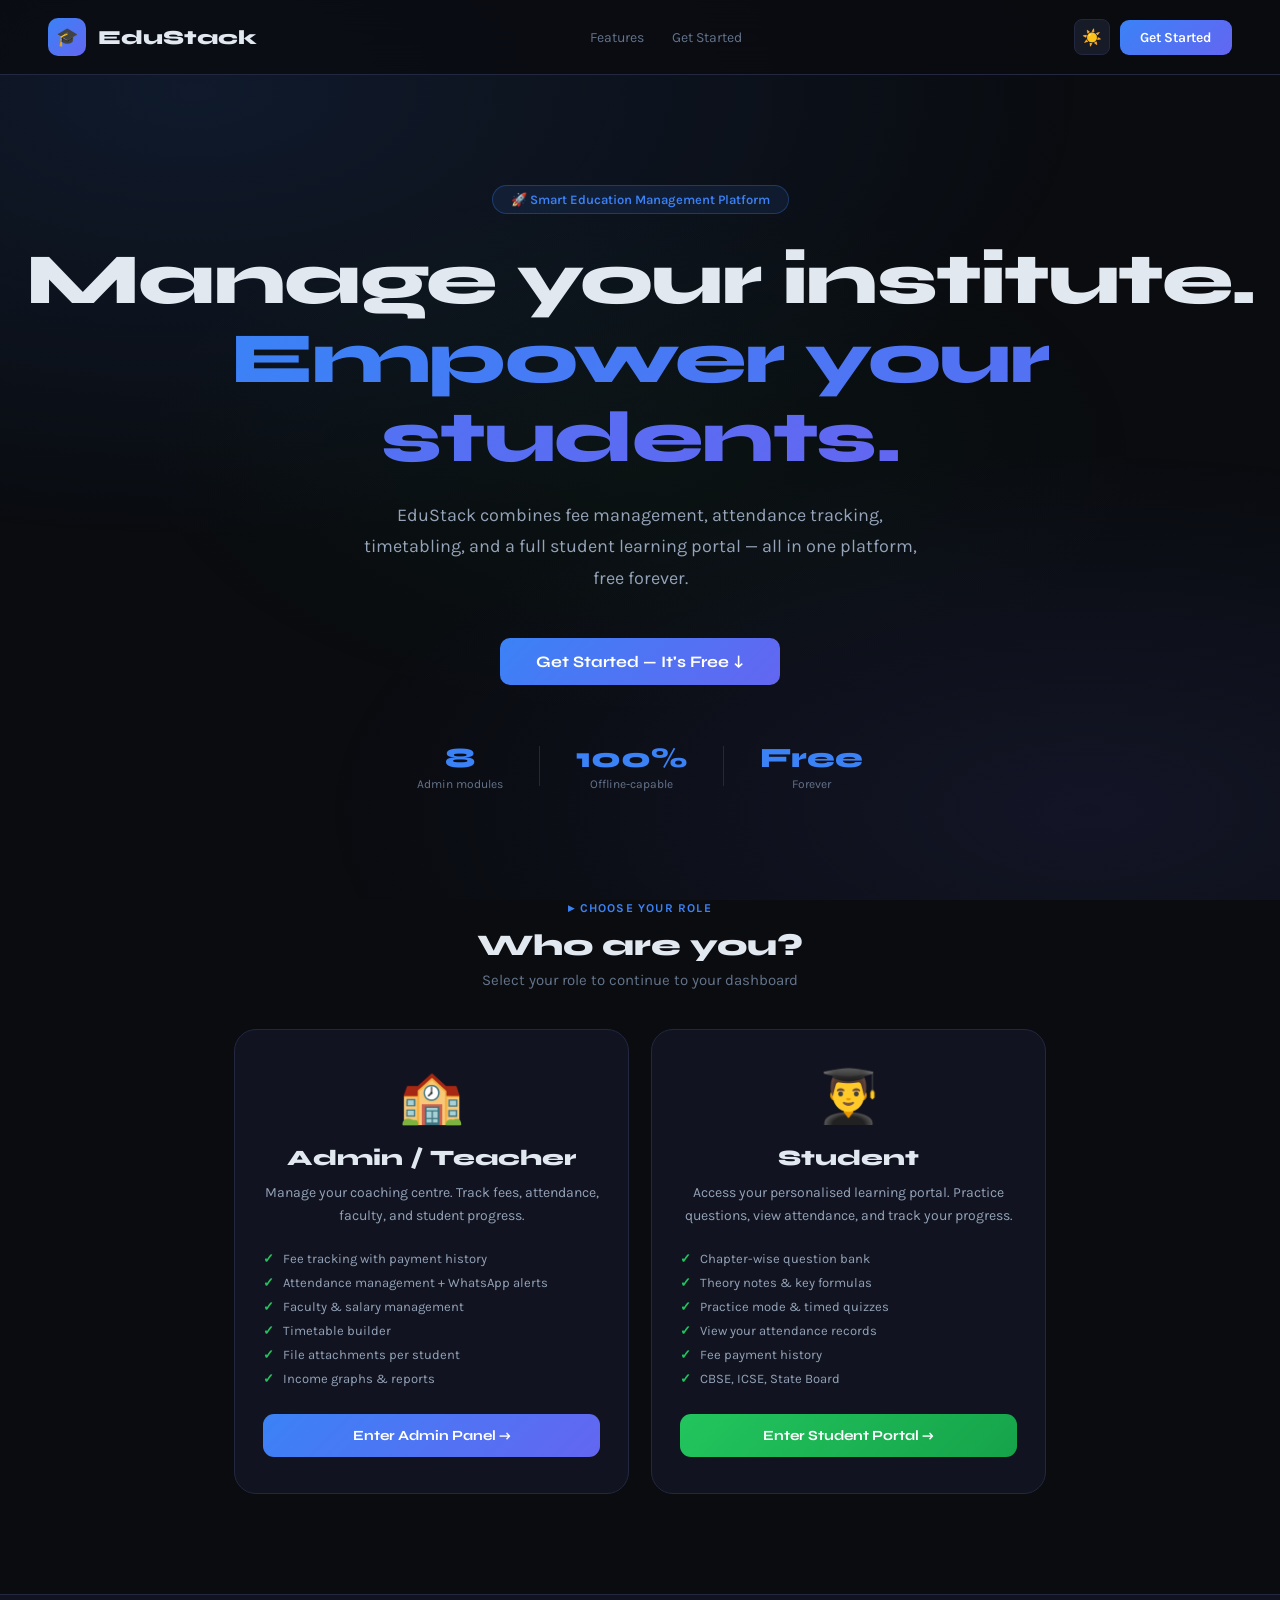
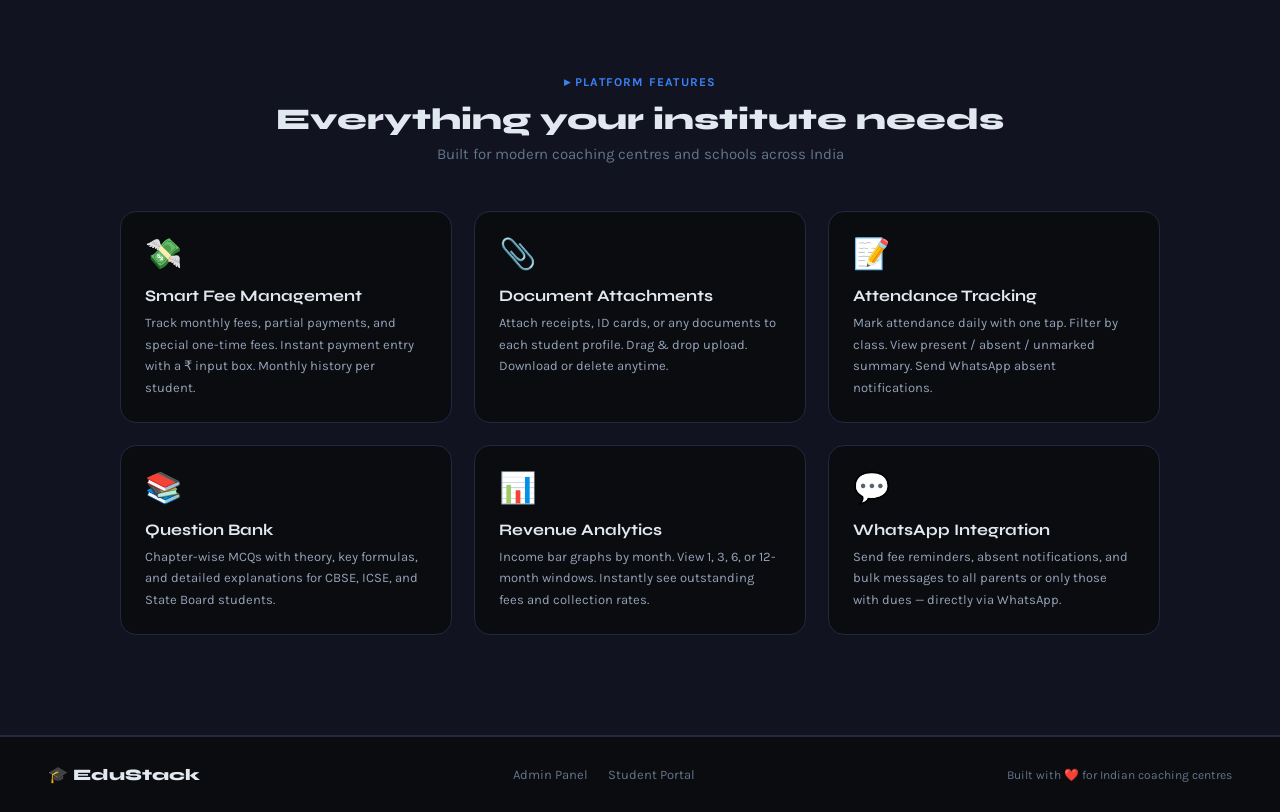
==== commit d37cf664: "Updated project with new code" ====
--- a/index.html
+++ b/index.html
@@ -4,220 +4,17 @@
   <meta charset="UTF-8">
   <meta name="viewport" content="width=device-width, initial-scale=1.0">
   <title>EduStack — Smart Learning & Fee Management</title>
-  <meta name="description" content="EduStack — Fee management, attendance, timetabling, and a full student learning portal for modern coaching centres.">
+  <meta name="description" content="EduStack — Fee management, attendance, timetabling, and a full student learning portal for coaching centres.">
   <link href="https://fonts.googleapis.com/css2?family=Syne:wght@400;600;700;800&family=Karla:wght@300;400;500;600&display=swap" rel="stylesheet">
-  <style>
-    :root {
-      --bg:      #0a0c10;
-      --surf:    #111420;
-      --surf2:   #171b28;
-      --border:  #232840;
-      --accent:  #3b82f6;
-      --indigo:  #6366f1;
-      --green:   #22c55e;
-      --text:    #e2e8f0;
-      --muted:   #64748b;
-      --muted2:  #94a3b8;
-      --font-d:  'Syne', sans-serif;
-      --font-b:  'Karla', sans-serif;
-      --grad:    linear-gradient(135deg, #3b82f6, #6366f1);
-    }
-    [data-theme="light"] {
-      --bg:#f0f4f8; --surf:#ffffff; --surf2:#f8fafc;
-      --border:#e2e8f0; --text:#0f172a; --muted:#64748b; --muted2:#475569;
-    }
-    *, *::before, *::after { margin:0; padding:0; box-sizing:border-box; }
-    body {
-      background:var(--bg); color:var(--text);
-      font-family:var(--font-b); min-height:100vh; overflow-x:hidden;
-      -webkit-font-smoothing:antialiased;
-    }
-    body::before {
-      content:''; position:fixed; inset:0; pointer-events:none; z-index:0;
-      background:
-        radial-gradient(ellipse 70% 50% at 15% 10%, rgba(59,130,246,.12), transparent),
-        radial-gradient(ellipse 60% 40% at 85% 90%, rgba(99,102,241,.1), transparent),
-        radial-gradient(ellipse 40% 30% at 50% 50%, rgba(34,197,94,.04), transparent);
-    }
-
-    /* ─── NAV ─── */
-    nav {
-      display:flex; align-items:center; justify-content:space-between;
-      padding:18px 48px; position:sticky; top:0; z-index:100;
-      background:rgba(10,12,16,.82); backdrop-filter:blur(18px);
-      border-bottom:1px solid var(--border);
-    }
-    [data-theme="light"] nav { background:rgba(240,244,248,.88); }
-    .nav-logo { display:flex; align-items:center; gap:12px; }
-    .nav-logo-icon {
-      width:38px; height:38px; border-radius:10px; background:var(--grad);
-      display:flex; align-items:center; justify-content:center; font-size:18px;
-    }
-    .nav-logo-name { font-family:var(--font-d); font-size:20px; font-weight:800; }
-    .nav-links { display:flex; gap:28px; }
-    .nav-link { color:var(--muted); font-size:14px; text-decoration:none; transition:color .2s; }
-    .nav-link:hover { color:var(--text); }
-    .nav-actions { display:flex; align-items:center; gap:10px; }
-    .theme-btn {
-      background:var(--surf2); border:1.5px solid var(--border);
-      border-radius:8px; width:36px; height:36px; cursor:pointer;
-      font-size:16px; display:flex; align-items:center; justify-content:center;
-    }
-    .nav-cta {
-      background:var(--grad); color:#fff; border:none; border-radius:9px;
-      padding:9px 20px; font-family:var(--font-b); font-size:14px;
-      font-weight:600; cursor:pointer; transition:opacity .2s;
-    }
-    .nav-cta:hover { opacity:.88; }
-
-    /* ─── HERO ─── */
-    .hero {
-      text-align:center; padding:110px 24px 90px;
-      position:relative; z-index:1;
-    }
-    .hero-badge {
-      display:inline-flex; align-items:center; gap:8px;
-      background:rgba(59,130,246,.1); border:1px solid rgba(59,130,246,.3);
-      border-radius:100px; padding:6px 18px; font-size:13px;
-      color:var(--accent); font-weight:600; margin-bottom:26px;
-      animation:fadeUp .6s ease both;
-    }
-    .hero-title {
-      font-family:var(--font-d); font-size:clamp(38px,6vw,74px);
-      font-weight:800; line-height:1.1; margin-bottom:22px;
-      letter-spacing:-1.5px; animation:fadeUp .6s ease .08s both;
-    }
-    .hero-title .grad {
-      background:var(--grad); -webkit-background-clip:text;
-      -webkit-text-fill-color:transparent; background-clip:text;
-    }
-    .hero-sub {
-      font-size:18px; color:var(--muted2); max-width:560px;
-      margin:0 auto 44px; line-height:1.75;
-      animation:fadeUp .6s ease .16s both;
-    }
-    .hero-cta { animation:fadeUp .6s ease .22s both; display:inline-block; }
-    .hero-cta button {
-      background:var(--grad); color:#fff; border:none; border-radius:10px;
-      padding:14px 36px; font-family:var(--font-d); font-size:16px;
-      font-weight:700; cursor:pointer; transition:opacity .2s, transform .15s;
-    }
-    .hero-cta button:hover { opacity:.88; transform:translateY(-2px); }
-    .hero-stats {
-      display:flex; align-items:center; justify-content:center; gap:36px;
-      margin-top:56px; flex-wrap:wrap; animation:fadeUp .6s ease .3s both;
-    }
-    .hero-stat { text-align:center; }
-    .hero-stat-num { font-family:var(--font-d); font-size:28px; font-weight:800; color:var(--accent); }
-    .hero-stat-lbl { font-size:12px; color:var(--muted); margin-top:2px; }
-    .stat-sep { width:1px; height:40px; background:var(--border); }
-
-    @keyframes fadeUp { from{opacity:0;transform:translateY(14px)} to{opacity:1;transform:none} }
-
-    /* ─── ROLE CARDS ─── */
-    .role-section {
-      padding:20px 24px 100px; position:relative; z-index:1;
-      max-width:840px; margin:0 auto;
-    }
-    .section-badge {
-      display:flex; align-items:center; justify-content:center;
-      gap:8px; margin-bottom:14px;
-    }
-    .section-badge span {
-      font-size:12px; font-weight:700; text-transform:uppercase;
-      letter-spacing:.1em; color:var(--accent);
-    }
-    .section-title {
-      text-align:center; font-family:var(--font-d);
-      font-size:clamp(22px,3vw,30px); font-weight:800; margin-bottom:8px;
-    }
-    .section-sub { text-align:center; font-size:15px; color:var(--muted); margin-bottom:40px; }
-    .role-cards { display:grid; grid-template-columns:1fr 1fr; gap:22px; }
-
-    .role-card {
-      background:var(--surf); border:1.5px solid var(--border);
-      border-radius:22px; padding:36px 28px; cursor:pointer;
-      transition:all .3s cubic-bezier(.4,0,.2,1);
-      text-align:center; text-decoration:none; color:var(--text);
-      display:block; position:relative; overflow:hidden;
-    }
-    .role-card::after {
-      content:''; position:absolute; inset:0; opacity:0; transition:opacity .3s;
-    }
-    .role-card.admin::after  { background:linear-gradient(135deg, rgba(59,130,246,.07), rgba(99,102,241,.07)); }
-    .role-card.student::after{ background:linear-gradient(135deg, rgba(34,197,94,.07), rgba(56,189,248,.07)); }
-    .role-card:hover { transform:translateY(-5px); box-shadow:0 16px 48px rgba(0,0,0,.3); }
-    .role-card.admin:hover   { border-color:rgba(59,130,246,.55); }
-    .role-card.student:hover { border-color:rgba(34,197,94,.55); }
-    .role-card:hover::after  { opacity:1; }
-
-    .role-icon { font-size:52px; margin-bottom:18px; display:block; }
-    .role-name { font-family:var(--font-d); font-size:22px; font-weight:800; margin-bottom:10px; }
-    .role-desc { font-size:14px; color:var(--muted2); line-height:1.65; margin-bottom:24px; }
-    .role-features { list-style:none; text-align:left; display:flex; flex-direction:column; gap:9px; margin-bottom:28px; }
-    .role-features li { display:flex; align-items:center; gap:9px; font-size:13px; color:var(--muted2); }
-    .role-features li::before { content:'✓'; color:var(--green); font-weight:700; flex-shrink:0; }
-    .role-btn {
-      display:block; width:100%; padding:13px; border-radius:11px;
-      font-family:var(--font-d); font-size:14px; font-weight:700;
-      border:none; cursor:pointer; transition:opacity .2s, transform .15s;
-      position:relative; z-index:1;
-    }
-    .role-btn:hover { opacity:.88; transform:translateY(-1px); }
-    .admin-btn   { background:var(--grad); color:#fff; }
-    .student-btn { background:linear-gradient(135deg,#22c55e,#16a34a); color:#fff; }
-
-    /* ─── FEATURES ─── */
-    .features {
-      padding:80px 24px 100px; position:relative; z-index:1;
-      background:var(--surf); border-top:1px solid var(--border);
-      border-bottom:1px solid var(--border);
-    }
-    .features-inner { max-width:1040px; margin:0 auto; }
-    .features-grid { display:grid; grid-template-columns:repeat(3,1fr); gap:22px; margin-top:48px; }
-    .feat-card {
-      background:var(--bg); border:1px solid var(--border);
-      border-radius:16px; padding:24px;
-      transition:border-color .2s, transform .2s;
-    }
-    .feat-card:hover { border-color:var(--border2, #2c3455); transform:translateY(-2px); }
-    .feat-icon { font-size:30px; margin-bottom:14px; }
-    .feat-name { font-family:var(--font-d); font-size:16px; font-weight:700; margin-bottom:7px; }
-    .feat-desc { font-size:13px; color:var(--muted2); line-height:1.65; }
-
-    /* ─── FOOTER ─── */
-    footer {
-      border-top:1px solid var(--border); padding:28px 48px;
-      display:flex; align-items:center; justify-content:space-between;
-      position:relative; z-index:1;
-    }
-    .footer-logo { font-family:var(--font-d); font-size:16px; font-weight:800; display:flex; align-items:center; gap:8px; }
-    .footer-links { display:flex; gap:20px; }
-    .footer-link { font-size:13px; color:var(--muted); text-decoration:none; transition:color .2s; }
-    .footer-link:hover { color:var(--text); }
-    .footer-copy { font-size:12px; color:var(--muted); }
-
-    @media(max-width:768px) {
-      nav { padding:14px 20px; }
-      .nav-links { display:none; }
-      .hero { padding:70px 20px 60px; }
-      .hero-stats { gap:20px; }
-      .stat-sep { display:none; }
-      .role-cards { grid-template-columns:1fr; }
-      .features-grid { grid-template-columns:1fr 1fr; }
-      footer { flex-direction:column; gap:14px; text-align:center; padding:24px 20px; }
-      .footer-links { justify-content:center; }
-    }
-    @media(max-width:480px) {
-      .features-grid { grid-template-columns:1fr; }
-    }
-  </style>
+  <link rel="stylesheet" href="css/tokens.css">
+  <link rel="stylesheet" href="css/components.css">
+  <link rel="stylesheet" href="css/landing.css">
 </head>
-<body>
+<body class="landing-body">
 
 <!-- NAV -->
-<nav>
-  <div class="nav-logo">
+<nav class="landing-nav">
+  <div class="nav-logo-wrap">
     <div class="nav-logo-icon">🎓</div>
     <div class="nav-logo-name">EduStack</div>
   </div>
@@ -226,7 +23,7 @@
     <a class="nav-link" href="#roles">Get Started</a>
   </div>
   <div class="nav-actions">
-    <button class="theme-btn" id="theme-btn" onclick="toggleTheme()">☀️</button>
+    <button class="nav-theme-btn" id="landing-theme-btn" onclick="toggleTheme()">☀️</button>
     <button class="nav-cta" onclick="document.getElementById('roles').scrollIntoView({behavior:'smooth'})">Get Started</button>
   </div>
 </nav>
@@ -242,26 +39,17 @@
     EduStack combines fee management, attendance tracking, timetabling,
     and a full student learning portal — all in one platform, free forever.
   </p>
-  <div class="hero-cta">
-    <button onclick="document.getElementById('roles').scrollIntoView({behavior:'smooth'})">
+  <div class="hero-cta-wrap">
+    <button class="hero-cta-btn" onclick="document.getElementById('roles').scrollIntoView({behavior:'smooth'})">
       Get Started — It's Free ↓
     </button>
   </div>
   <div class="hero-stats">
-    <div class="hero-stat">
-      <div class="hero-stat-num">8</div>
-      <div class="hero-stat-lbl">Admin modules</div>
-    </div>
+    <div class="hero-stat"><div class="hero-stat-num">8</div><div class="hero-stat-lbl">Admin modules</div></div>
     <div class="stat-sep"></div>
-    <div class="hero-stat">
-      <div class="hero-stat-num">100%</div>
-      <div class="hero-stat-lbl">Offline-capable</div>
-    </div>
+    <div class="hero-stat"><div class="hero-stat-num">100%</div><div class="hero-stat-lbl">Offline-capable</div></div>
     <div class="stat-sep"></div>
-    <div class="hero-stat">
-      <div class="hero-stat-num">Free</div>
-      <div class="hero-stat-lbl">Forever</div>
-    </div>
+    <div class="hero-stat"><div class="hero-stat-num">Free</div><div class="hero-stat-lbl">Forever</div></div>
   </div>
 </div>
 
@@ -275,10 +63,10 @@
     <a class="role-card admin" href="admin.html">
       <span class="role-icon">🏫</span>
       <div class="role-name">Admin / Teacher</div>
-      <p class="role-desc">Manage your coaching centre or school. Track fees, attendance, faculty, and student progress.</p>
+      <p class="role-desc">Manage your coaching centre. Track fees, attendance, faculty, and student progress.</p>
       <ul class="role-features">
         <li>Fee tracking with payment history</li>
-        <li>Attendance management + WhatsApp</li>
+        <li>Attendance management + WhatsApp alerts</li>
         <li>Faculty & salary management</li>
         <li>Timetable builder</li>
         <li>File attachments per student</li>
@@ -293,9 +81,9 @@
       <p class="role-desc">Access your personalised learning portal. Practice questions, view attendance, and track your progress.</p>
       <ul class="role-features">
         <li>Chapter-wise question bank</li>
-        <li>Theory & key notes</li>
-        <li>Timed & practice quiz modes</li>
-        <li>View your attendance</li>
+        <li>Theory notes & key formulas</li>
+        <li>Practice mode & timed quizzes</li>
+        <li>View your attendance records</li>
         <li>Fee payment history</li>
         <li>CBSE, ICSE, State Board</li>
       </ul>
@@ -306,48 +94,24 @@
 </div>
 
 <!-- FEATURES -->
-<div class="features" id="features">
+<div class="features-section" id="features">
   <div class="features-inner">
     <div class="section-badge"><span>▸ Platform features</span></div>
     <div class="section-title">Everything your institute needs</div>
     <div class="section-sub">Built for modern coaching centres and schools across India</div>
     <div class="features-grid">
-      <div class="feat-card">
-        <div class="feat-icon">💸</div>
-        <div class="feat-name">Smart Fee Management</div>
-        <div class="feat-desc">Track monthly fees, partial payments, special one-time fees. Sliders + direct payment entry. Colour-coded by status. Monthly history per student.</div>
-      </div>
-      <div class="feat-card">
-        <div class="feat-icon">📎</div>
-        <div class="feat-name">Document Attachments</div>
-        <div class="feat-desc">Attach receipts, ID cards, or any documents to each student profile. Drag & drop upload, download or delete anytime.</div>
-      </div>
-      <div class="feat-card">
-        <div class="feat-icon">📝</div>
-        <div class="feat-name">Attendance Tracking</div>
-        <div class="feat-desc">Mark attendance daily with one tap. Filter by class. View present / absent / unmarked summary. Send WhatsApp absent notifications.</div>
-      </div>
-      <div class="feat-card">
-        <div class="feat-icon">📚</div>
-        <div class="feat-name">Question Bank</div>
-        <div class="feat-desc">Chapter-wise MCQs with theory, formulae, and detailed explanations for CBSE, ICSE, and State Board students up to Class 12.</div>
-      </div>
-      <div class="feat-card">
-        <div class="feat-icon">📊</div>
-        <div class="feat-name">Revenue Analytics</div>
-        <div class="feat-desc">Income bar graphs by month. View 1, 3, 6, or 12 month windows. Instantly see outstanding fees and collection rates.</div>
-      </div>
-      <div class="feat-card">
-        <div class="feat-icon">💬</div>
-        <div class="feat-name">WhatsApp Integration</div>
-        <div class="feat-desc">Send fee reminders, absent notifications, and bulk messages to all parents or only those with dues — directly through WhatsApp.</div>
-      </div>
+      <div class="feat-card"><div class="feat-icon">💸</div><div class="feat-name">Smart Fee Management</div><div class="feat-desc">Track monthly fees, partial payments, and special one-time fees. Instant payment entry with a ₹ input box. Monthly history per student.</div></div>
+      <div class="feat-card"><div class="feat-icon">📎</div><div class="feat-name">Document Attachments</div><div class="feat-desc">Attach receipts, ID cards, or any documents to each student profile. Drag & drop upload. Download or delete anytime.</div></div>
+      <div class="feat-card"><div class="feat-icon">📝</div><div class="feat-name">Attendance Tracking</div><div class="feat-desc">Mark attendance daily with one tap. Filter by class. View present / absent / unmarked summary. Send WhatsApp absent notifications.</div></div>
+      <div class="feat-card"><div class="feat-icon">📚</div><div class="feat-name">Question Bank</div><div class="feat-desc">Chapter-wise MCQs with theory, key formulas, and detailed explanations for CBSE, ICSE, and State Board students.</div></div>
+      <div class="feat-card"><div class="feat-icon">📊</div><div class="feat-name">Revenue Analytics</div><div class="feat-desc">Income bar graphs by month. View 1, 3, 6, or 12-month windows. Instantly see outstanding fees and collection rates.</div></div>
+      <div class="feat-card"><div class="feat-icon">💬</div><div class="feat-name">WhatsApp Integration</div><div class="feat-desc">Send fee reminders, absent notifications, and bulk messages to all parents or only those with dues — directly via WhatsApp.</div></div>
     </div>
   </div>
 </div>
 
 <!-- FOOTER -->
-<footer>
+<footer class="landing-footer">
   <div class="footer-logo">🎓 EduStack</div>
   <div class="footer-links">
     <a class="footer-link" href="admin.html">Admin Panel</a>
@@ -356,23 +120,9 @@
   <div class="footer-copy">Built with ❤️ for Indian coaching centres</div>
 </footer>
 
+<script src="js/utils.js"></script>
 <script>
-  function toggleTheme() {
-    const cur  = document.documentElement.getAttribute('data-theme') || 'dark';
-    const next = cur === 'dark' ? 'light' : 'dark';
-    document.documentElement.setAttribute('data-theme', next);
-    localStorage.setItem('es_theme', next);
-    document.getElementById('theme-btn').textContent = next === 'dark' ? '☀️' : '🌙';
-  }
-  // Restore theme
-  (function() {
-    const t = localStorage.getItem('es_theme') || 'dark';
-    document.documentElement.setAttribute('data-theme', t);
-    document.addEventListener('DOMContentLoaded', () => {
-      const btn = document.getElementById('theme-btn');
-      if (btn) btn.textContent = t === 'dark' ? '☀️' : '🌙';
-    });
-  })();
+  document.addEventListener('DOMContentLoaded', loadTheme);
 </script>
 </body>
 </html>
--- a/css/tokens.css
+++ b/css/tokens.css
@@ -0,0 +1,78 @@
+/* ============================================================
+   EDUSTACK — Design Tokens & Reset
+   tokens.css
+============================================================ */
+:root {
+  --bg:      #0a0c10;
+  --surf:    #111420;
+  --surf2:   #171b28;
+  --surf3:   #1c2133;
+  --border:  #232840;
+  --border2: #2c3455;
+  --accent:  #3b82f6;
+  --indigo:  #6366f1;
+  --green:   #22c55e;
+  --red:     #ef4444;
+  --yellow:  #f59e0b;
+  --text:    #e2e8f0;
+  --muted:   #64748b;
+  --muted2:  #94a3b8;
+  --font-d:  'Syne', sans-serif;
+  --font-b:  'Karla', sans-serif;
+  --grad:    linear-gradient(135deg, #3b82f6, #6366f1);
+  --rad:     14px;
+  --rad-sm:  9px;
+  --shadow:  0 8px 32px rgba(0,0,0,.45);
+  --shadow-sm: 0 2px 8px rgba(0,0,0,.25);
+}
+[data-theme="light"] {
+  --bg:      #f0f4f8;
+  --surf:    #ffffff;
+  --surf2:   #f8fafc;
+  --surf3:   #f0f4f8;
+  --border:  #e2e8f0;
+  --border2: #cbd5e1;
+  --text:    #0f172a;
+  --muted:   #64748b;
+  --muted2:  #475569;
+  --shadow:  0 8px 32px rgba(0,0,0,.1);
+  --shadow-sm: 0 2px 8px rgba(0,0,0,.07);
+}
+
+/* ── Reset ── */
+*, *::before, *::after { margin: 0; padding: 0; box-sizing: border-box; }
+html { height: 100%; }
+body {
+  background: var(--bg);
+  color: var(--text);
+  font-family: var(--font-b);
+  min-height: 100%;
+  overflow-x: hidden;
+  -webkit-font-smoothing: antialiased;
+  font-size: 14px;
+}
+button { font-family: var(--font-b); cursor: pointer; }
+input, select, textarea { font-family: var(--font-b); }
+a { text-decoration: none; color: inherit; }
+input[type="number"]::-webkit-inner-spin-button,
+input[type="number"]::-webkit-outer-spin-button { -webkit-appearance: none; }
+input[type="number"] { -moz-appearance: textfield; }
+label {
+  display: block;
+  font-size: 11px;
+  font-weight: 700;
+  text-transform: uppercase;
+  letter-spacing: .06em;
+  color: var(--muted);
+  margin-bottom: 5px;
+}
+
+/* ── Shared animations ── */
+@keyframes fadeUp {
+  from { opacity: 0; transform: translateY(10px); }
+  to   { opacity: 1; transform: none; }
+}
+@keyframes fadeIn {
+  from { opacity: 0; }
+  to   { opacity: 1; }
+}
--- a/css/components.css
+++ b/css/components.css
@@ -0,0 +1,269 @@
+/* ============================================================
+   EDUSTACK — Shared Components
+   components.css
+============================================================ */
+
+/* ── Form inputs ── */
+.fi {
+  width: 100%;
+  padding: 9px 12px;
+  background: var(--surf2);
+  border: 1.5px solid var(--border);
+  border-radius: var(--rad-sm);
+  color: var(--text);
+  font-size: 13px;
+  font-weight: 500;
+  transition: border-color .2s, box-shadow .2s;
+  outline: none;
+}
+.fi:focus { border-color: var(--accent); box-shadow: 0 0 0 3px rgba(59,130,246,.15); }
+.fi option { background: var(--surf); }
+.fg { margin-bottom: 14px; }
+.form-row { display: grid; grid-template-columns: 1fr 1fr; gap: 12px; }
+
+/* Prefix input (₹ symbol) */
+.pfx-wrap { position: relative; }
+.pfx {
+  position: absolute; left: 11px; top: 50%;
+  transform: translateY(-50%);
+  color: var(--muted); font-weight: 700; font-size: 13px;
+  pointer-events: none;
+}
+.pfx-input { padding-left: 25px !important; }
+
+/* Section separator label */
+.section-sep {
+  font-size: 10px; font-weight: 700; text-transform: uppercase;
+  letter-spacing: .08em; color: var(--muted);
+  padding: 16px 0 10px;
+  border-top: 1px solid var(--border);
+  margin-top: 8px;
+}
+
+/* ── Buttons ── */
+.btn-primary {
+  width: 100%; padding: 11px 16px;
+  background: var(--grad); color: #fff; border: none;
+  border-radius: var(--rad-sm);
+  font-size: 14px; font-weight: 700; font-family: var(--font-d);
+  letter-spacing: .02em; transition: opacity .2s, transform .1s;
+}
+.btn-primary:hover { opacity: .88; }
+.btn-primary:active { transform: scale(.98); }
+
+.btn-sm {
+  padding: 5px 11px; border-radius: 6px;
+  font-size: 11px; font-weight: 700;
+  border: 1.5px solid var(--border);
+  background: var(--surf3); color: var(--muted2);
+  transition: all .18s;
+}
+.btn-sm:hover { border-color: var(--accent); color: var(--accent); background: rgba(59,130,246,.06); }
+.btn-sm.danger:hover { border-color: var(--red); color: var(--red); background: rgba(239,68,68,.06); }
+.btn-sm.wa { border-color: rgba(34,197,94,.3); color: var(--green); }
+.btn-sm.wa:hover { background: rgba(34,197,94,.08); border-color: var(--green); }
+
+.btn-logout {
+  background: rgba(239,68,68,.1);
+  border: 1.5px solid rgba(239,68,68,.22);
+  border-radius: var(--rad-sm);
+  color: var(--red); font-size: 12px; font-weight: 700;
+  padding: 6px 14px; transition: background .18s;
+}
+.btn-logout:hover { background: rgba(239,68,68,.18); }
+
+/* ── Auth card (shared by admin + student login) ── */
+.auth-screen {
+  min-height: 100vh; display: flex; align-items: center;
+  justify-content: center; padding: 24px;
+  background:
+    radial-gradient(ellipse 70% 55% at 15% 20%, rgba(59,130,246,.12), transparent),
+    radial-gradient(ellipse 60% 45% at 85% 75%, rgba(99,102,241,.1), transparent),
+    var(--bg);
+}
+.auth-card {
+  background: var(--surf); border: 1.5px solid var(--border);
+  border-radius: 20px; padding: 34px 30px;
+  width: 100%; max-width: 440px; box-shadow: var(--shadow);
+}
+.auth-logo { display: flex; align-items: center; gap: 13px; margin-bottom: 26px; }
+.auth-logo-icon {
+  width: 44px; height: 44px; border-radius: 11px;
+  background: var(--grad); display: flex; align-items: center;
+  justify-content: center; font-size: 20px; flex-shrink: 0;
+}
+.auth-logo-name { font-family: var(--font-d); font-size: 20px; font-weight: 800; }
+.auth-logo-sub { font-size: 12px; color: var(--muted); margin-top: 1px; }
+
+.auth-tabs {
+  display: flex; gap: 4px; background: var(--surf2);
+  border-radius: 10px; padding: 4px; margin-bottom: 18px;
+}
+.auth-tab {
+  flex: 1; padding: 8px; border: none; background: none;
+  border-radius: 7px; font-size: 13px; font-weight: 600;
+  color: var(--muted); transition: all .2s;
+}
+.auth-tab.active {
+  background: var(--surf); color: var(--text);
+  box-shadow: 0 1px 4px rgba(0,0,0,.18);
+}
+.auth-divider {
+  display: flex; align-items: center; gap: 10px;
+  color: var(--muted); font-size: 12px; margin: 16px 0;
+}
+.auth-divider::before, .auth-divider::after {
+  content: ''; flex: 1; height: 1px; background: var(--border);
+}
+.btn-google {
+  width: 100%; padding: 11px 16px; border: 1.5px solid var(--border);
+  border-radius: 10px; background: var(--surf2); color: var(--text);
+  font-size: 14px; font-weight: 600;
+  display: flex; align-items: center; justify-content: center;
+  gap: 10px; transition: all .2s; margin-bottom: 4px;
+}
+.btn-google:hover { border-color: var(--accent); }
+.btn-google img { width: 18px; height: 18px; }
+.btn-offline {
+  width: 100%; padding: 11px; border: 1.5px dashed var(--border);
+  border-radius: 10px; background: none; color: var(--muted);
+  font-size: 13px; font-weight: 600; transition: all .2s;
+}
+.btn-offline:hover { border-color: var(--muted2); color: var(--text); }
+.auth-note { font-size: 11px; color: var(--muted); text-align: center; margin-top: 14px; line-height: 1.7; }
+.auth-back { display: block; text-align: center; margin-top: 16px; font-size: 13px; color: var(--muted); }
+.auth-back:hover { color: var(--text); }
+
+/* ── Panels ── */
+.panel {
+  background: var(--surf); border: 1px solid var(--border);
+  border-radius: var(--rad); overflow: hidden; margin-bottom: 20px;
+}
+.panel-head {
+  display: flex; align-items: center; justify-content: space-between;
+  padding: 14px 20px; border-bottom: 1px solid var(--border);
+}
+.panel-title { font-family: var(--font-d); font-size: 14px; font-weight: 700; }
+.panel-body { padding: 18px 20px; }
+
+/* ── Summary strip cards ── */
+.sum-strip { display: grid; grid-template-columns: repeat(4,1fr); gap: 14px; margin-bottom: 22px; }
+.sum-card {
+  background: var(--surf); border: 1px solid var(--border);
+  border-radius: var(--rad); padding: 16px 18px;
+  animation: fadeUp .4s ease both;
+}
+.sum-card:nth-child(1){animation-delay:.04s}
+.sum-card:nth-child(2){animation-delay:.08s}
+.sum-card:nth-child(3){animation-delay:.12s}
+.sum-card:nth-child(4){animation-delay:.16s}
+.sum-label { font-size: 10px; font-weight: 700; text-transform: uppercase; letter-spacing: .07em; color: var(--muted); margin-bottom: 6px; }
+.sum-val { font-family: var(--font-d); font-size: 24px; font-weight: 800; margin-bottom: 3px; line-height: 1; }
+.sum-val.g { color: var(--green); }
+.sum-val.r { color: var(--red); }
+.sum-val.y { color: var(--yellow); }
+.sum-sub { font-size: 11px; color: var(--muted); }
+
+/* ── Badges ── */
+.card-badge { font-size: 10px; font-weight: 700; padding: 3px 9px; border-radius: 20px; white-space: nowrap; flex-shrink: 0; }
+.b-red    { background: rgba(239,68,68,.12);  color: var(--red);    border: 1px solid rgba(239,68,68,.2); }
+.b-blue   { background: rgba(59,130,246,.12);  color: #60a5fa;       border: 1px solid rgba(59,130,246,.2); }
+.b-green  { background: rgba(34,197,94,.12);   color: var(--green);  border: 1px solid rgba(34,197,94,.2); }
+.b-yellow { background: rgba(245,158,11,.12);  color: var(--yellow); border: 1px solid rgba(245,158,11,.2); }
+
+/* ── Month payment pills ── */
+.mpill { font-size: 11px; font-weight: 700; padding: 3px 9px; border-radius: 20px; }
+.mpill.paid    { background: rgba(34,197,94,.12);  color: var(--green); border: 1px solid rgba(34,197,94,.2); }
+.mpill.partial { background: rgba(59,130,246,.12); color: #60a5fa;      border: 1px solid rgba(59,130,246,.2); }
+.mpill.due     { background: rgba(239,68,68,.1);   color: var(--red);   border: 1px solid rgba(239,68,68,.18); }
+
+/* ── Modal ── */
+.modal-overlay {
+  display: none; position: fixed; inset: 0; z-index: 600;
+  background: rgba(0,0,0,.68); backdrop-filter: blur(5px);
+  align-items: center; justify-content: center; padding: 20px;
+}
+.modal-overlay.open { display: flex; }
+.modal-box {
+  background: var(--surf); border: 1.5px solid var(--border);
+  border-radius: 20px; padding: 26px;
+  width: 100%; max-width: 520px;
+  max-height: 90vh; overflow-y: auto;
+  box-shadow: var(--shadow); animation: fadeUp .25s ease;
+}
+.modal-hd { display: flex; align-items: center; justify-content: space-between; margin-bottom: 20px; }
+.modal-title { font-family: var(--font-d); font-size: 18px; font-weight: 800; }
+.modal-close {
+  background: var(--surf2); border: 1.5px solid var(--border);
+  border-radius: 8px; width: 32px; height: 32px;
+  font-size: 16px; display: flex; align-items: center; justify-content: center;
+}
+.modal-close:hover { border-color: var(--red); color: var(--red); }
+.detail-grid { display: grid; grid-template-columns: 1fr 1fr; gap: 9px; margin-bottom: 16px; }
+.detail-item { background: var(--surf2); border-radius: 8px; padding: 10px 12px; }
+.detail-lbl { font-size: 10px; font-weight: 700; text-transform: uppercase; letter-spacing: .07em; color: var(--muted); margin-bottom: 3px; }
+.detail-val { font-size: 13px; font-weight: 600; }
+
+/* ── Toast ── */
+.toast {
+  position: fixed; bottom: 24px; right: 24px; z-index: 9999;
+  background: var(--surf); border: 1.5px solid var(--border);
+  border-radius: 12px; padding: 11px 16px;
+  font-size: 13px; font-weight: 600;
+  display: flex; align-items: center; gap: 8px;
+  box-shadow: var(--shadow); max-width: 320px;
+  opacity: 0; transform: translateY(12px); pointer-events: none;
+  transition: all .28s cubic-bezier(.34,1.56,.64,1);
+}
+.toast.show { opacity: 1; transform: none; pointer-events: auto; }
+.toast.green  { border-color: rgba(34,197,94,.4);  background: rgba(34,197,94,.07); }
+.toast.red    { border-color: rgba(239,68,68,.4);  background: rgba(239,68,68,.07); }
+.toast.yellow { border-color: rgba(245,158,11,.4); background: rgba(245,158,11,.07); }
+
+/* ── Empty state ── */
+.empty-state { text-align: center; padding: 40px 20px; color: var(--muted); }
+.empty-icon { font-size: 38px; margin-bottom: 10px; }
+.empty-state p { font-size: 14px; font-weight: 600; color: var(--muted2); margin-bottom: 4px; }
+.empty-state small { font-size: 12px; }
+
+/* ── Special fee items ── */
+.sf-add-row { display: flex; gap: 8px; align-items: center; }
+.sf-name-inp { flex: 1; }
+.sf-amt-inp  { width: 90px !important; flex: none !important; }
+.btn-add-sf {
+  background: var(--surf3); border: 1.5px solid var(--border);
+  border-radius: 8px; color: var(--muted2); font-size: 12px;
+  font-weight: 700; padding: 8px 12px; white-space: nowrap; transition: all .2s;
+}
+.btn-add-sf:hover { border-color: var(--accent); color: var(--accent); }
+.sf-item {
+  display: flex; align-items: center; justify-content: space-between;
+  background: var(--surf2); border: 1px solid var(--border);
+  border-radius: 7px; padding: 7px 10px; margin-bottom: 6px; font-size: 12px;
+}
+
+/* ── Subject tags (faculty) ── */
+.stag {
+  display: inline-flex; align-items: center; gap: 5px;
+  background: rgba(59,130,246,.12); border: 1px solid rgba(59,130,246,.2);
+  border-radius: 20px; padding: 3px 10px; font-size: 12px; color: #60a5fa;
+}
+.stag button { background: none; border: none; color: var(--red); cursor: pointer; font-size: 12px; padding: 0 2px; }
+
+/* ── Msg all bar ── */
+.msg-all-bar { display: flex; gap: 8px; margin-bottom: 14px; flex-wrap: wrap; }
+.btn-msg {
+  padding: 8px 14px; border-radius: var(--rad-sm);
+  border: 1.5px solid var(--border); background: var(--surf3);
+  color: var(--muted2); font-size: 12px; font-weight: 700; transition: all .2s;
+}
+.btn-msg:hover { border-color: var(--green); color: var(--green); }
+.btn-msg.dues:hover { border-color: var(--yellow); color: var(--yellow); }
+
+/* ── Responsive ── */
+@media (max-width: 960px) { .sum-strip { grid-template-columns: 1fr 1fr; } }
+@media (max-width: 600px) {
+  .sum-strip { grid-template-columns: 1fr 1fr; }
+  .form-row  { grid-template-columns: 1fr; }
+  .panel-body { padding: 14px; }
+}
--- a/css/landing.css
+++ b/css/landing.css
@@ -0,0 +1,109 @@
+/* ============================================================
+   EDUSTACK — Landing Page Styles
+   landing.css
+============================================================ */
+
+body.landing-body { overflow-x: hidden; }
+
+body.landing-body::before {
+  content: ''; position: fixed; inset: 0; pointer-events: none; z-index: 0;
+  background:
+    radial-gradient(ellipse 70% 50% at 15% 10%, rgba(59,130,246,.12), transparent),
+    radial-gradient(ellipse 60% 40% at 85% 90%, rgba(99,102,241,.1), transparent),
+    radial-gradient(ellipse 40% 30% at 50% 50%, rgba(34,197,94,.04), transparent);
+}
+
+/* ── Nav ── */
+.landing-nav {
+  display: flex; align-items: center; justify-content: space-between;
+  padding: 18px 48px; position: sticky; top: 0; z-index: 100;
+  background: rgba(10,12,16,.82); backdrop-filter: blur(18px);
+  border-bottom: 1px solid var(--border);
+}
+[data-theme="light"] .landing-nav { background: rgba(240,244,248,.9); }
+.nav-logo-wrap { display: flex; align-items: center; gap: 12px; }
+.nav-logo-icon { width: 38px; height: 38px; border-radius: 10px; background: var(--grad); display: flex; align-items: center; justify-content: center; font-size: 18px; }
+.nav-logo-name { font-family: var(--font-d); font-size: 20px; font-weight: 800; }
+.nav-links { display: flex; gap: 28px; }
+.nav-link { color: var(--muted); font-size: 14px; text-decoration: none; transition: color .2s; }
+.nav-link:hover { color: var(--text); }
+.nav-actions { display: flex; align-items: center; gap: 10px; }
+.nav-theme-btn { background: var(--surf2); border: 1.5px solid var(--border); border-radius: 8px; width: 36px; height: 36px; cursor: pointer; font-size: 16px; display: flex; align-items: center; justify-content: center; }
+.nav-cta { background: var(--grad); color: #fff; border: none; border-radius: 9px; padding: 9px 20px; font-family: var(--font-b); font-size: 14px; font-weight: 600; cursor: pointer; transition: opacity .2s; }
+.nav-cta:hover { opacity: .88; }
+
+/* ── Hero ── */
+.hero { text-align: center; padding: 110px 24px 90px; position: relative; z-index: 1; }
+.hero-badge { display: inline-flex; align-items: center; gap: 8px; background: rgba(59,130,246,.1); border: 1px solid rgba(59,130,246,.3); border-radius: 100px; padding: 6px 18px; font-size: 13px; color: var(--accent); font-weight: 600; margin-bottom: 26px; animation: fadeUp .6s ease both; }
+.hero-title { font-family: var(--font-d); font-size: clamp(38px,6vw,72px); font-weight: 800; line-height: 1.1; margin-bottom: 22px; letter-spacing: -1.5px; animation: fadeUp .6s ease .08s both; }
+.hero-title .grad { background: var(--grad); -webkit-background-clip: text; -webkit-text-fill-color: transparent; background-clip: text; }
+.hero-sub { font-size: 18px; color: var(--muted2); max-width: 560px; margin: 0 auto 44px; line-height: 1.75; animation: fadeUp .6s ease .16s both; }
+.hero-cta-wrap { animation: fadeUp .6s ease .22s both; }
+.hero-cta-btn { background: var(--grad); color: #fff; border: none; border-radius: 10px; padding: 14px 36px; font-family: var(--font-d); font-size: 16px; font-weight: 700; cursor: pointer; transition: opacity .2s, transform .15s; }
+.hero-cta-btn:hover { opacity: .88; transform: translateY(-2px); }
+.hero-stats { display: flex; align-items: center; justify-content: center; gap: 36px; margin-top: 56px; flex-wrap: wrap; animation: fadeUp .6s ease .3s both; }
+.hero-stat { text-align: center; }
+.hero-stat-num { font-family: var(--font-d); font-size: 28px; font-weight: 800; color: var(--accent); }
+.hero-stat-lbl { font-size: 12px; color: var(--muted); margin-top: 2px; }
+.stat-sep { width: 1px; height: 40px; background: var(--border); }
+
+/* ── Role section ── */
+.role-section { padding: 20px 24px 100px; position: relative; z-index: 1; max-width: 860px; margin: 0 auto; }
+.section-badge { display: flex; align-items: center; justify-content: center; gap: 8px; margin-bottom: 12px; }
+.section-badge span { font-size: 12px; font-weight: 700; text-transform: uppercase; letter-spacing: .1em; color: var(--accent); }
+.section-title { text-align: center; font-family: var(--font-d); font-size: clamp(22px,3vw,30px); font-weight: 800; margin-bottom: 8px; }
+.section-sub { text-align: center; font-size: 15px; color: var(--muted); margin-bottom: 40px; }
+.role-cards { display: grid; grid-template-columns: 1fr 1fr; gap: 22px; }
+
+.role-card { background: var(--surf); border: 1.5px solid var(--border); border-radius: 22px; padding: 36px 28px; cursor: pointer; transition: all .3s; text-align: center; text-decoration: none; color: var(--text); display: block; position: relative; overflow: hidden; }
+.role-card::after { content: ''; position: absolute; inset: 0; opacity: 0; transition: opacity .3s; }
+.role-card.admin::after   { background: linear-gradient(135deg, rgba(59,130,246,.07), rgba(99,102,241,.07)); }
+.role-card.student::after { background: linear-gradient(135deg, rgba(34,197,94,.07), rgba(56,189,248,.07)); }
+.role-card:hover { transform: translateY(-5px); box-shadow: 0 16px 48px rgba(0,0,0,.3); }
+.role-card.admin:hover   { border-color: rgba(59,130,246,.55); }
+.role-card.student:hover { border-color: rgba(34,197,94,.55); }
+.role-card:hover::after  { opacity: 1; }
+.role-icon { font-size: 52px; margin-bottom: 18px; display: block; }
+.role-name { font-family: var(--font-d); font-size: 22px; font-weight: 800; margin-bottom: 10px; }
+.role-desc { font-size: 14px; color: var(--muted2); line-height: 1.65; margin-bottom: 24px; }
+.role-features { list-style: none; text-align: left; display: flex; flex-direction: column; gap: 9px; margin-bottom: 28px; }
+.role-features li { display: flex; align-items: center; gap: 9px; font-size: 13px; color: var(--muted2); }
+.role-features li::before { content: '✓'; color: var(--green); font-weight: 700; flex-shrink: 0; }
+.role-btn { display: block; width: 100%; padding: 13px; border-radius: 11px; font-family: var(--font-d); font-size: 14px; font-weight: 700; border: none; cursor: pointer; transition: opacity .2s; position: relative; z-index: 1; }
+.role-btn:hover { opacity: .88; }
+.admin-btn   { background: var(--grad); color: #fff; }
+.student-btn { background: linear-gradient(135deg,#22c55e,#16a34a); color: #fff; }
+
+/* ── Features section ── */
+.features-section { padding: 80px 24px 100px; position: relative; z-index: 1; background: var(--surf); border-top: 1px solid var(--border); border-bottom: 1px solid var(--border); }
+.features-inner { max-width: 1040px; margin: 0 auto; }
+.features-grid { display: grid; grid-template-columns: repeat(3,1fr); gap: 22px; margin-top: 48px; }
+.feat-card { background: var(--bg); border: 1px solid var(--border); border-radius: 16px; padding: 24px; transition: border-color .2s, transform .2s; }
+.feat-card:hover { border-color: var(--border2); transform: translateY(-2px); }
+.feat-icon { font-size: 30px; margin-bottom: 14px; }
+.feat-name { font-family: var(--font-d); font-size: 16px; font-weight: 700; margin-bottom: 7px; }
+.feat-desc { font-size: 13px; color: var(--muted2); line-height: 1.65; }
+
+/* ── Footer ── */
+.landing-footer { border-top: 1px solid var(--border); padding: 28px 48px; display: flex; align-items: center; justify-content: space-between; position: relative; z-index: 1; }
+.footer-logo { font-family: var(--font-d); font-size: 16px; font-weight: 800; display: flex; align-items: center; gap: 8px; }
+.footer-links { display: flex; gap: 20px; }
+.footer-link { font-size: 13px; color: var(--muted); text-decoration: none; transition: color .2s; }
+.footer-link:hover { color: var(--text); }
+.footer-copy { font-size: 12px; color: var(--muted); }
+
+/* ── Responsive ── */
+@media (max-width: 768px) {
+  .landing-nav { padding: 14px 20px; }
+  .nav-links { display: none; }
+  .hero { padding: 70px 20px 60px; }
+  .hero-stats { gap: 20px; }
+  .stat-sep { display: none; }
+  .role-cards { grid-template-columns: 1fr; }
+  .features-grid { grid-template-columns: 1fr 1fr; }
+  .landing-footer { flex-direction: column; gap: 14px; text-align: center; padding: 24px 20px; }
+  .footer-links { justify-content: center; }
+}
+@media (max-width: 480px) {
+  .features-grid { grid-template-columns: 1fr; }
+}
